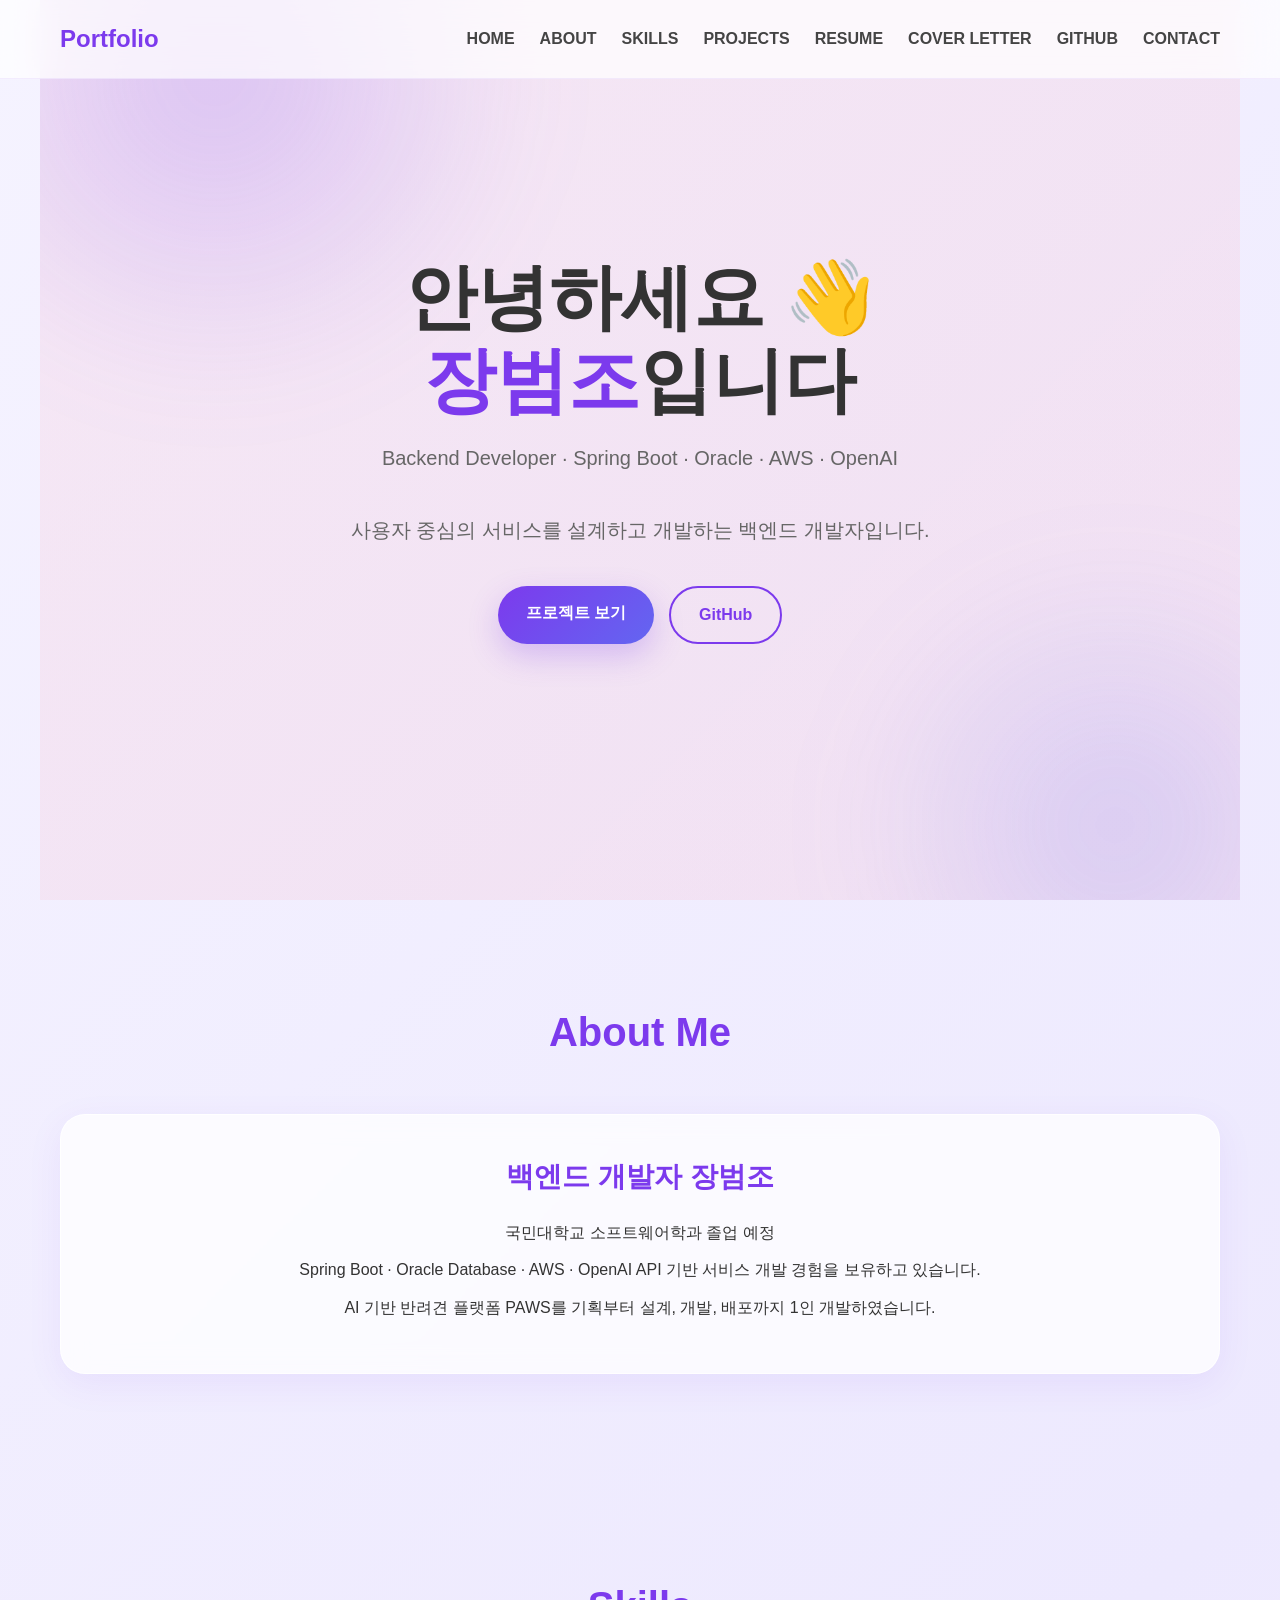
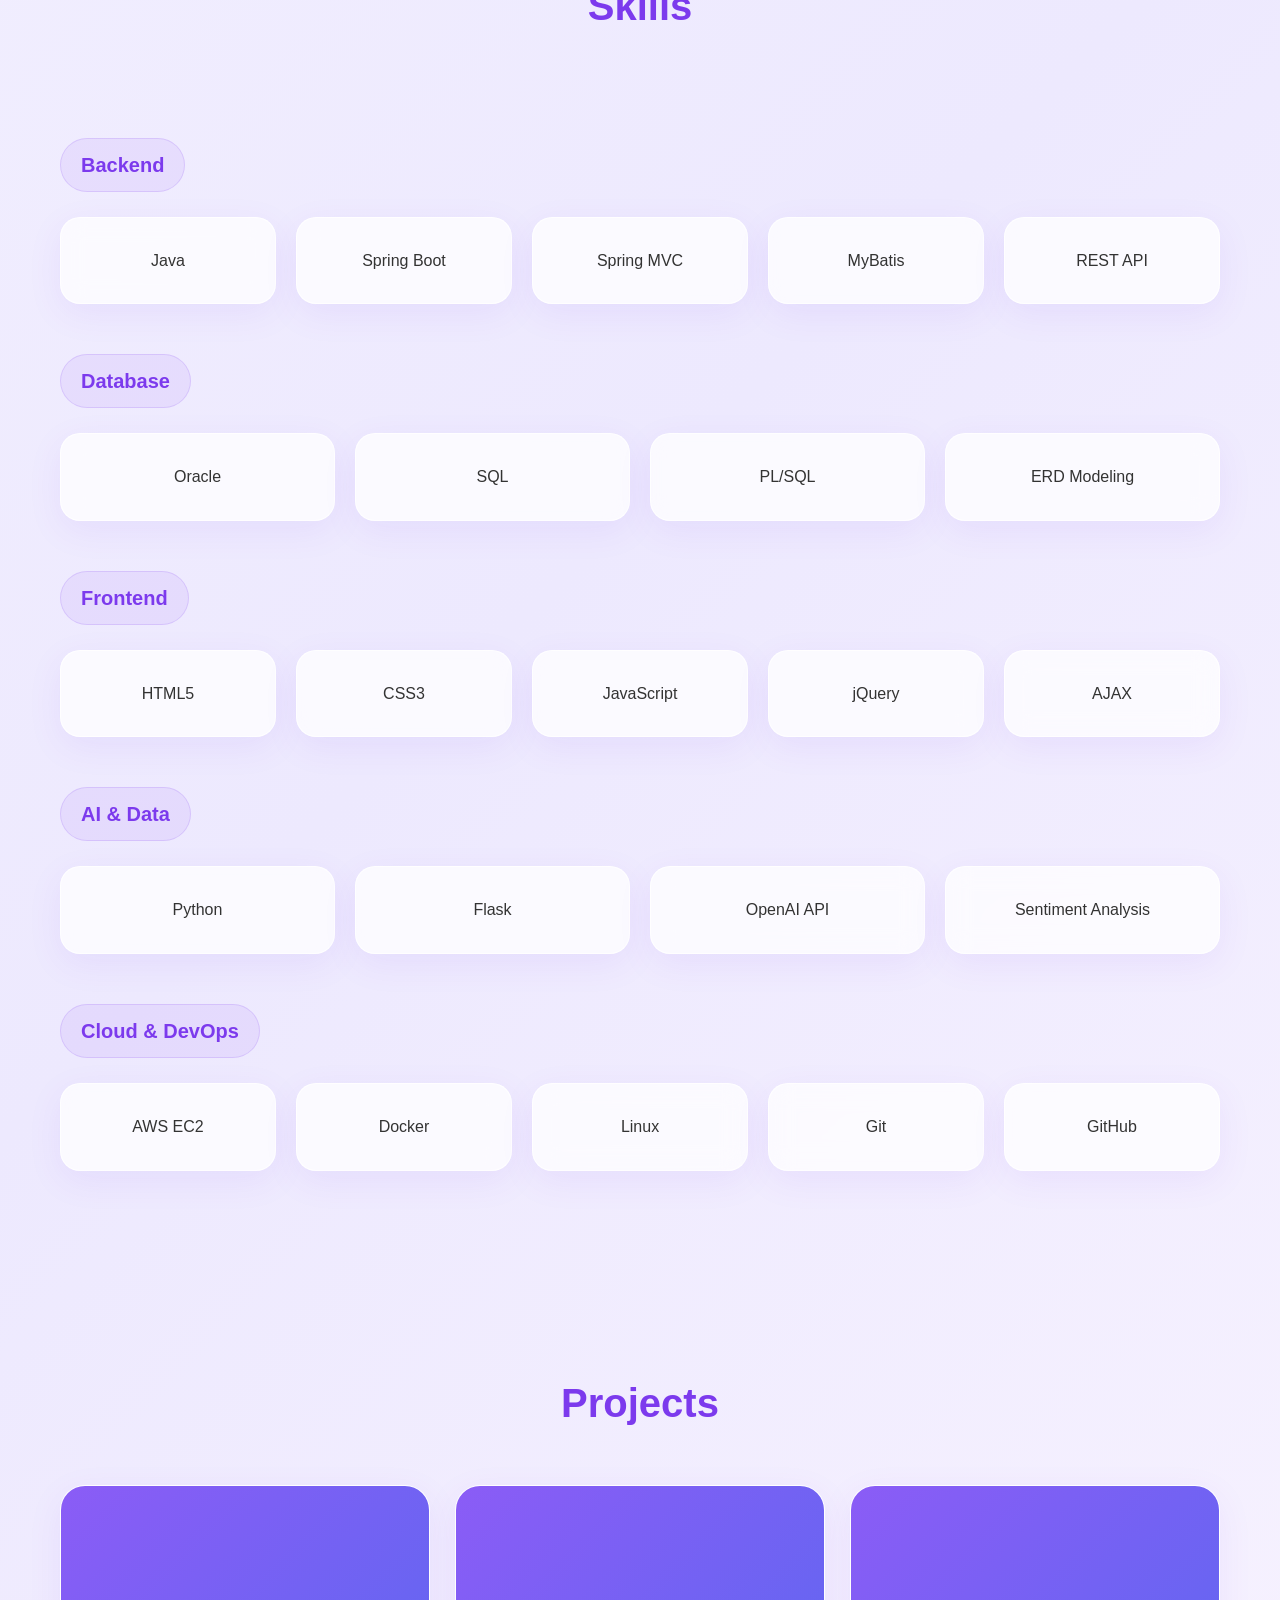
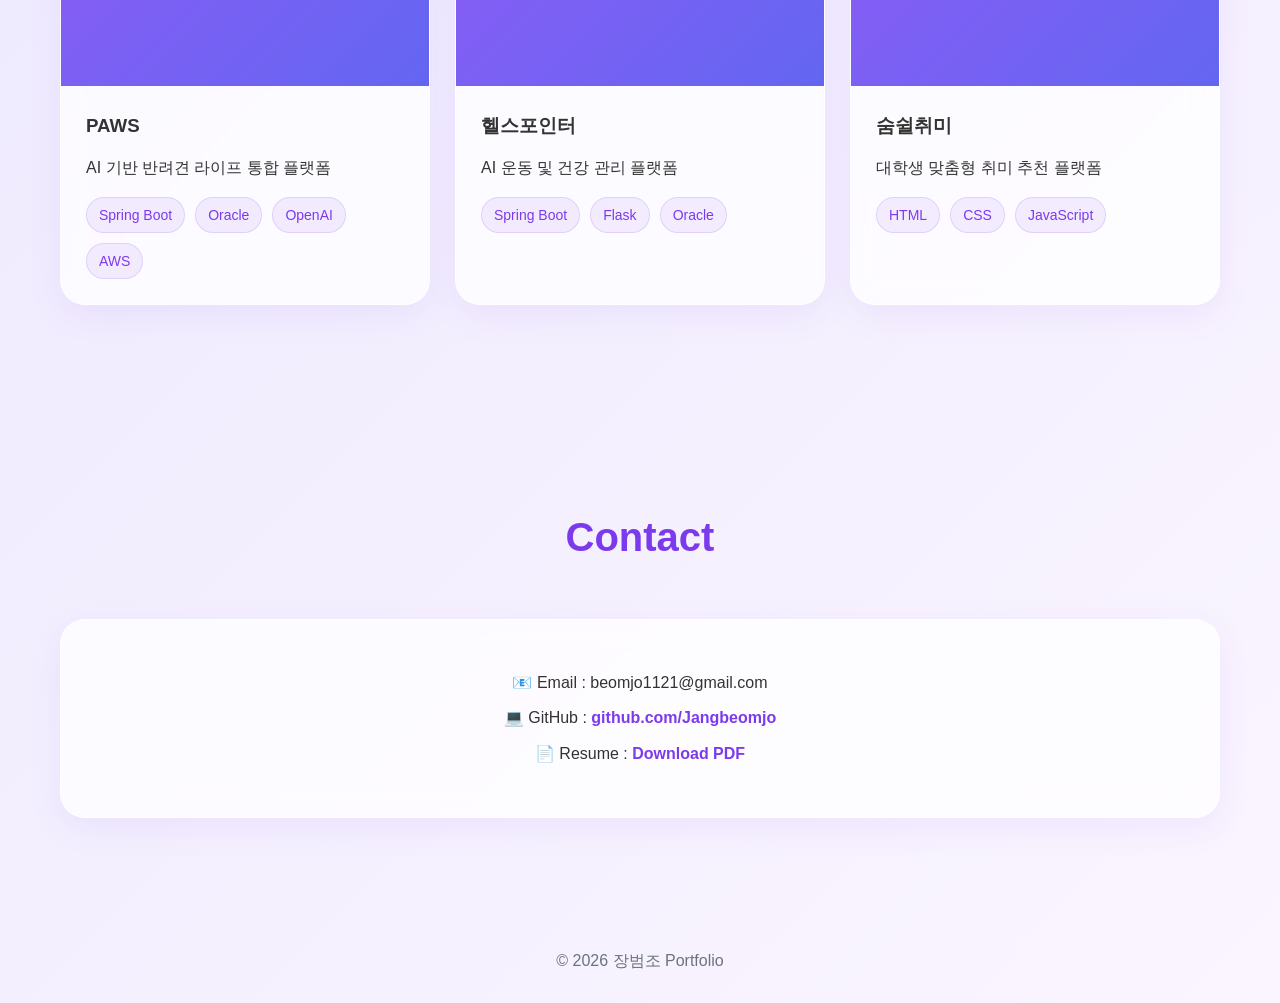
==== index.html @ f80f5019 "Add files via upload" ====
<!DOCTYPE html>
<html lang="ko">
<head>
  <meta charset="UTF-8">
  <meta name="viewport" content="width=device-width, initial-scale=1.0">
  <title>Portfolio</title>

  <link rel="stylesheet" href="./css/style.css">
</head>
<body>

  <!-- 네비게이션 -->
  <nav>
    <div class="nav-container">
      <div class="logo">Portfolio</div>
        <div class="menu">
          <a href="#home">HOME</a>
          <a href="#about">ABOUT</a>
          <a href="#skills">SKILLS</a>
          <a href="#projects">PROJECTS</a>

          <a href="./docs/portfolio.pdf" target="_blank">
            RESUME
          </a>

          <a href="coverletter.pdf" target="_blank">
            COVER LETTER
          </a>

          <a href="https://github.com/Jangbeomjo" target="_blank">
            GITHUB
          </a>

          <a href="#contact">CONTACT</a>
        </div>
    </div>
  </nav>

  <!-- 메인 화면 -->
  <section id="home" class="hero">

    <div class="hero-content">

      <h1>
        안녕하세요 👋<br>
        <span>장범조</span>입니다
      </h1>

      <p>
        Backend Developer · Spring Boot · Oracle · AWS · OpenAI
      </p>

      <p class="hero-desc">
        사용자 중심의 서비스를 설계하고 개발하는
        백엔드 개발자입니다.
      </p>

      <div class="btn-group">

        <a href="#projects" class="btn btn-primary">
          프로젝트 보기
        </a>

        <a
          href="https://github.com/Jangbeomjo"
          target="_blank"
          class="btn btn-outline">
          GitHub
        </a>

      </div>

    </div>

  </section>

  <!-- 소개 -->
  <section id="about">

    <h2 class="section-title">
      About Me
    </h2>

    <div class="about-card">

      <h3>백엔드 개발자 장범조</h3>

      <p>
        국민대학교 소프트웨어학과 졸업 예정
      </p>

      <p>
        Spring Boot · Oracle Database · AWS · OpenAI API
        기반 서비스 개발 경험을 보유하고 있습니다.
      </p>

      <p>
        AI 기반 반려견 플랫폼 PAWS를
        기획부터 설계, 개발, 배포까지 1인 개발하였습니다.
      </p>

    </div>

  </section>

  <!-- 기술스택 -->
  <section id="skills">

    <h2 class="section-title">Skills</h2>

    <!-- Backend -->
    <h3 class="skill-category">Backend</h3>

    <div class="skills-grid">
      <div class="skill-card">Java</div>
      <div class="skill-card">Spring Boot</div>
      <div class="skill-card">Spring MVC</div>
      <div class="skill-card">MyBatis</div>
      <div class="skill-card">REST API</div>
    </div>

    <!-- Database -->
    <h3 class="skill-category">Database</h3>

    <div class="skills-grid">
      <div class="skill-card">Oracle</div>
      <div class="skill-card">SQL</div>
      <div class="skill-card">PL/SQL</div>
      <div class="skill-card">ERD Modeling</div>
    </div>

    <!-- Frontend -->
    <h3 class="skill-category">Frontend</h3>

    <div class="skills-grid">
      <div class="skill-card">HTML5</div>
      <div class="skill-card">CSS3</div>
      <div class="skill-card">JavaScript</div>
      <div class="skill-card">jQuery</div>
      <div class="skill-card">AJAX</div>
    </div>

    <!-- AI & Data -->
    <h3 class="skill-category">AI & Data</h3>

    <div class="skills-grid">
      <div class="skill-card">Python</div>
      <div class="skill-card">Flask</div>
      <div class="skill-card">OpenAI API</div>
      <div class="skill-card">Sentiment Analysis</div>
    </div>

    <!-- Cloud & DevOps -->
    <h3 class="skill-category">Cloud & DevOps</h3>

    <div class="skills-grid">
      <div class="skill-card">AWS EC2</div>
      <div class="skill-card">Docker</div>
      <div class="skill-card">Linux</div>
      <div class="skill-card">Git</div>
      <div class="skill-card">GitHub</div>
    </div>

  </section>

  <!-- 프로젝트 -->
  <section id="projects">

    <h2 class="section-title">Projects</h2>

    <div class="project-grid">

      <!-- PAWS -->
      <div class="project-card"
          onclick="location.href='pages/paws.html'">

        <div class="project-image"></div>

        <div class="project-content">

          <h3>PAWS</h3>

          <p>
            AI 기반 반려견 라이프 통합 플랫폼
          </p>

          <div class="tech">
            <span>Spring Boot</span>
            <span>Oracle</span>
            <span>OpenAI</span>
            <span>AWS</span>
          </div>

        </div>

      </div>

      <!-- 헬스포인터 -->
      <div class="project-card"
          onclick="location.href='pages/healthpointer.html'">

        <div class="project-image"></div>

        <div class="project-content">

          <h3>헬스포인터</h3>

          <p>
            AI 운동 및 건강 관리 플랫폼
          </p>

          <div class="tech">
            <span>Spring Boot</span>
            <span>Flask</span>
            <span>Oracle</span>
          </div>

        </div>

      </div>

      <!-- 숨쉴취미 -->
      <div class="project-card"
          onclick="location.href='pages/hobby.html'">

        <div class="project-image"></div>

        <div class="project-content">

          <h3>숨쉴취미</h3>

          <p>
            대학생 맞춤형 취미 추천 플랫폼
          </p>

          <div class="tech">
            <span>HTML</span>
            <span>CSS</span>
            <span>JavaScript</span>
          </div>

        </div>

      </div>

    </div>

  </section>

  <!-- 연락처 -->
  <section id="contact">

    <h2 class="section-title">Contact</h2>

    <div class="contact-card">

      <p>📧 Email : beomjo1121@gmail.com</p>

      <p>
        💻 GitHub :
        <a href="https://github.com/Jangbeomjo" target="_blank">
          github.com/Jangbeomjo
        </a>
      </p>

      <p>
        📄 Resume :
        <a href="./docs/portfolio.pdf" target="_blank">
          Download PDF
        </a>
      </p>

    </div>

  </section>

  <!-- 푸터 -->
  <footer>
    © 2026 장범조 Portfolio
  </footer>

</body>
</html>
---- css/style.css ----
/* 전체 초기화 */
    * {
      margin: 0;
      padding: 0;
      box-sizing: border-box;
      scroll-behavior: smooth;
    }

    /* 기본 설정 */
    body {
      font-family: 'Pretendard', sans-serif;
      background: #f8f9fc;
      color: #333;
      line-height: 1.6;
    }
    .project-card {
      cursor: pointer;
    }
    /* 네비게이션 */
    nav {
      position: fixed;
      top: 0;
      width: 100%;
      background: white;
      box-shadow: 0 2px 10px rgba(0,0,0,.08);
      z-index: 1000;
    }

    .nav-container {
      max-width: 1200px;
      margin: auto;
      display: flex;
      justify-content: space-between;
      align-items: center;
      padding: 20px;
    }

    .logo {
      font-size: 24px;
      font-weight: bold;
      color: #ff6b81;
    }

    .menu {
      display: flex;
      gap: 25px;
    }

    .menu a {
      text-decoration: none;
      color: #444;
      font-weight: 600;
      transition: .3s;
    }

    .menu a:hover {
      color: #ff6b81;
    }

    /* 공통 섹션 */
    section {
      max-width: 1200px;
      margin: auto;
      padding: 100px 20px;
    }

    /* 메인 영역 */
    .hero {
      min-height: 100vh;
      display: flex;
      justify-content: center;
      align-items: center;
      text-align: center;
    }

    .hero-content h1 {
      font-size: 60px;
      margin-bottom: 20px;
    }

    .hero-content span {
      color: #ff6b81;
    }

    .hero-content p {
      font-size: 20px;
      color: #666;
      margin-bottom: 40px;
    }

    .btn-group {
      display: flex;
      justify-content: center;
      gap: 15px;
      flex-wrap: wrap;
    }

    .btn {
      padding: 14px 28px;
      border-radius: 50px;
      text-decoration: none;
      font-weight: bold;
      transition: .3s;
    }

    .btn-primary {
      background: linear-gradient(135deg,#ff6b81,#ff8fa3);
      color: white;
    }

    .btn-primary:hover {
      transform: translateY(-3px);
    }

    .btn-outline {
      border: 2px solid #ff6b81;
      color: #ff6b81;
    }

    .btn-outline:hover {
      background: #ff6b81;
      color: white;
    }

    /* 제목 */
    .section-title {
      text-align: center;
      font-size: 40px;
      margin-bottom: 50px;
      color: #ff6b81;
    }

    /* 소개 카드 */
    .about-card {
      background: white;
      border-radius: 25px;
      padding: 40px;
      box-shadow: 0 8px 25px rgba(0,0,0,.08);
      text-align: center;
    }
    .about-card h3 {
      color: #ff6b81;
      margin-bottom: 20px;
      font-size: 28px;
    }

    .about-card p {
      margin-bottom: 12px;
    }
    .contact-card a {
    color: #ff6b81;
    text-decoration: none;
    font-weight: 600;
    }
    /* 기술 스택 */
    .skills-grid {
      display: grid;
      grid-template-columns: repeat(auto-fit,minmax(180px,1fr));
      gap: 20px;
    }

    .skill-card {
      background: white;
      border-radius: 20px;
      padding: 30px;
      text-align: center;
      box-shadow: 0 8px 25px rgba(0,0,0,.08);
      transition: .3s;
    }

    .skill-card:hover {
      transform: translateY(-5px);
    }
    .github-link {
      background: linear-gradient(135deg,#ff6b81,#ff8fa3);
      color: white !important;
      padding: 8px 18px;
      border-radius: 999px;
    }
    /* 프로젝트 */
    .project-grid {
      display: grid;
      grid-template-columns: repeat(auto-fit,minmax(320px,1fr));
      gap: 25px;
    }

    .project-card {
      background: white;
      border-radius: 25px;
      overflow: hidden;
      box-shadow: 0 8px 25px rgba(0,0,0,.08);
      transition: .3s;
    }

    .project-card:hover {
      transform: translateY(-5px);
    }

    .project-image {
      height: 200px;
      background: linear-gradient(135deg,#ff6b81,#ffb3c1);
    }

    .project-content {
      padding: 25px;
    }

    .project-content h3 {
      margin-bottom: 15px;
    }

    .tech {
      margin-top: 15px;
      display: flex;
      flex-wrap: wrap;
      gap: 10px;
    }

    .tech span {
      background: #ffe5eb;
      color: #ff6b81;
      padding: 6px 12px;
      border-radius: 20px;
      font-size: 14px;
    }
    .project-image img {
    width: 100%;
    height: 100%;
    object-fit: cover;
    }
    /* 프로젝트 상세 페이지 */
    .project-detail {
      max-width: 1100px;
      margin: 120px auto 50px;
      padding: 20px;
    }

    .project-detail h1 {
      text-align: center;
      font-size: 48px;
      color: #ff6b81;
      margin-bottom: 15px;
    }

    .project-subtitle {
      text-align: center;
      color: #666;
      font-size: 20px;
      margin-bottom: 40px;
    }

    .detail-card {
      background: white;
      border-radius: 25px;
      padding: 30px;
      margin-bottom: 25px;
      box-shadow: 0 8px 25px rgba(0,0,0,.08);
    }

    .detail-card h2 {
      color: #ff6b81;
      margin-bottom: 15px;
    }

    .detail-card ul {
      padding-left: 20px;
    }

    .detail-card li {
      margin-bottom: 10px;
    }
    .hero {
    min-height: 100vh;
    display: flex;
    justify-content: center;
    align-items: center;
    text-align: center;

    background:
    linear-gradient(
      135deg,
      rgba(255,107,129,.08),
      rgba(255,143,163,.12)
    );
    }html {
      scroll-padding-top: 100px;
    }
    /* 연락처 */
    .contact-card {
      background: white;
      border-radius: 25px;
      padding: 40px;
      text-align: center;
      box-shadow: 0 8px 25px rgba(0,0,0,.08);
    }

    .contact-card p {
      margin: 10px 0;
    }

    /* 푸터 */
    footer {
      text-align: center;
      padding: 30px;
      color: #888;
    }
/* ===================================== */
/* Purple Glassmorphism Upgrade */
/* ===================================== */

:root{
  --primary:#7c3aed;
  --primary-light:#8b5cf6;
  --secondary:#6366f1;
  --text:#1e1b4b;
}

/* 배경 */
body{
  background:
  linear-gradient(
    135deg,
    #f5f3ff 0%,
    #ede9fe 50%,
    #faf5ff 100%
  );
}

/* 네비게이션 */
nav{
  background:rgba(255,255,255,.72);
  backdrop-filter:blur(16px);
  -webkit-backdrop-filter:blur(16px);

  border-bottom:1px solid rgba(124,58,237,.08);

  box-shadow:none;
}

.logo{
  color:var(--primary);
}

.menu a:hover{
  color:var(--primary);
}

/* Hero */
.hero{
  position:relative;
  overflow:hidden;
}

.hero::before{
  content:'';

  position:absolute;

  width:650px;
  height:650px;

  top:-250px;
  left:-150px;

  border-radius:50%;

  background:
  radial-gradient(
    circle,
    rgba(124,58,237,.22),
    transparent 70%
  );

  filter:blur(50px);

  animation:float 8s ease-in-out infinite;
}

.hero::after{
  content:'';

  position:absolute;

  width:550px;
  height:550px;

  bottom:-200px;
  right:-150px;

  border-radius:50%;

  background:
  radial-gradient(
    circle,
    rgba(99,102,241,.18),
    transparent 70%
  );

  filter:blur(50px);

  animation:float 12s ease-in-out infinite;
}

.hero-content{
  position:relative;
  z-index:2;
}

.hero-content h1{
  font-size:72px;
  font-weight:800;
  line-height:1.15;
}

.hero-content span{
  color:var(--primary);
}

/* 버튼 */
.btn-primary{
  background:
  linear-gradient(
    135deg,
    var(--primary),
    var(--secondary)
  );

  box-shadow:
  0 12px 30px rgba(124,58,237,.25);
}

.btn-primary:hover{
  transform:
  translateY(-5px);
}

.btn-outline{
  border:2px solid var(--primary);
  color:var(--primary);
}

.btn-outline:hover{
  background:var(--primary);
  color:white;
}

/* 공통 카드 */
.about-card,
.skill-card,
.project-card,
.contact-card,
.detail-card{

  background:
  rgba(255,255,255,.75);

  backdrop-filter:blur(12px);
  -webkit-backdrop-filter:blur(12px);

  border:
  1px solid rgba(255,255,255,.8);

  box-shadow:
  0 10px 35px rgba(124,58,237,.08);
}

/* 섹션 제목 */
.section-title{
  color:var(--primary);
}

.about-card h3{
  color:var(--primary);
}

/* Skills */
.skill-card{
  transition:.35s;
}

.skill-card:hover{
  transform:
  translateY(-8px)
  scale(1.03);

  box-shadow:
  0 20px 40px rgba(124,58,237,.15);
}

/* 프로젝트 카드 */
.project-card{
  transition:.4s;
}

.project-card:hover{

  transform:
  translateY(-10px)
  scale(1.02);

  box-shadow:
  0 25px 45px rgba(124,58,237,.15);
}

.project-image{
  overflow:hidden;

  background:
  linear-gradient(
    135deg,
    #8b5cf6,
    #6366f1
  );
}

.project-image img{
  transition:.5s;
}

.project-card:hover .project-image img{
  transform:scale(1.08);
}

/* 기술 태그 */
.tech span{

  background:
  rgba(124,58,237,.08);

  color:
  var(--primary);

  border:
  1px solid rgba(124,58,237,.15);
}

/* 상세 페이지 */
.project-detail h1{
  color:var(--primary);
}

.detail-card h2{
  color:var(--primary);
}

/* Contact */
.contact-card a{
  color:var(--primary);
}

/* Footer */
footer{
  color:#6b7280;
}

/* 등장 애니메이션 */
section{
  animation:fadeUp .8s ease;
}

@keyframes fadeUp{

  from{
    opacity:0;
    transform:translateY(30px);
  }

  to{
    opacity:1;
    transform:translateY(0);
  }

}

/* 배경 플로팅 */
@keyframes float{

  0%{
    transform:translateY(0);
  }

  50%{
    transform:translateY(-30px);
  }

  100%{
    transform:translateY(0);
  }

}
.skill-category{

  display:inline-block;

  padding:10px 20px;

  margin-top:50px;
  margin-bottom:25px;

  border-radius:999px;

  background:
  rgba(124,58,237,.08);

  color:var(--primary);

  border:
  1px solid rgba(124,58,237,.15);

  font-size:20px;
  font-weight:700;
}
/* 모바일 */
@media(max-width:768px){

  .hero-content h1{
    font-size:44px;
  }

  .hero-content p{
    font-size:18px;
  }
  .hero-content h1{
    font-size:40px;
  }

  .menu{
    display:none;
  }

  .section-title{
    font-size:32px;
  }
}
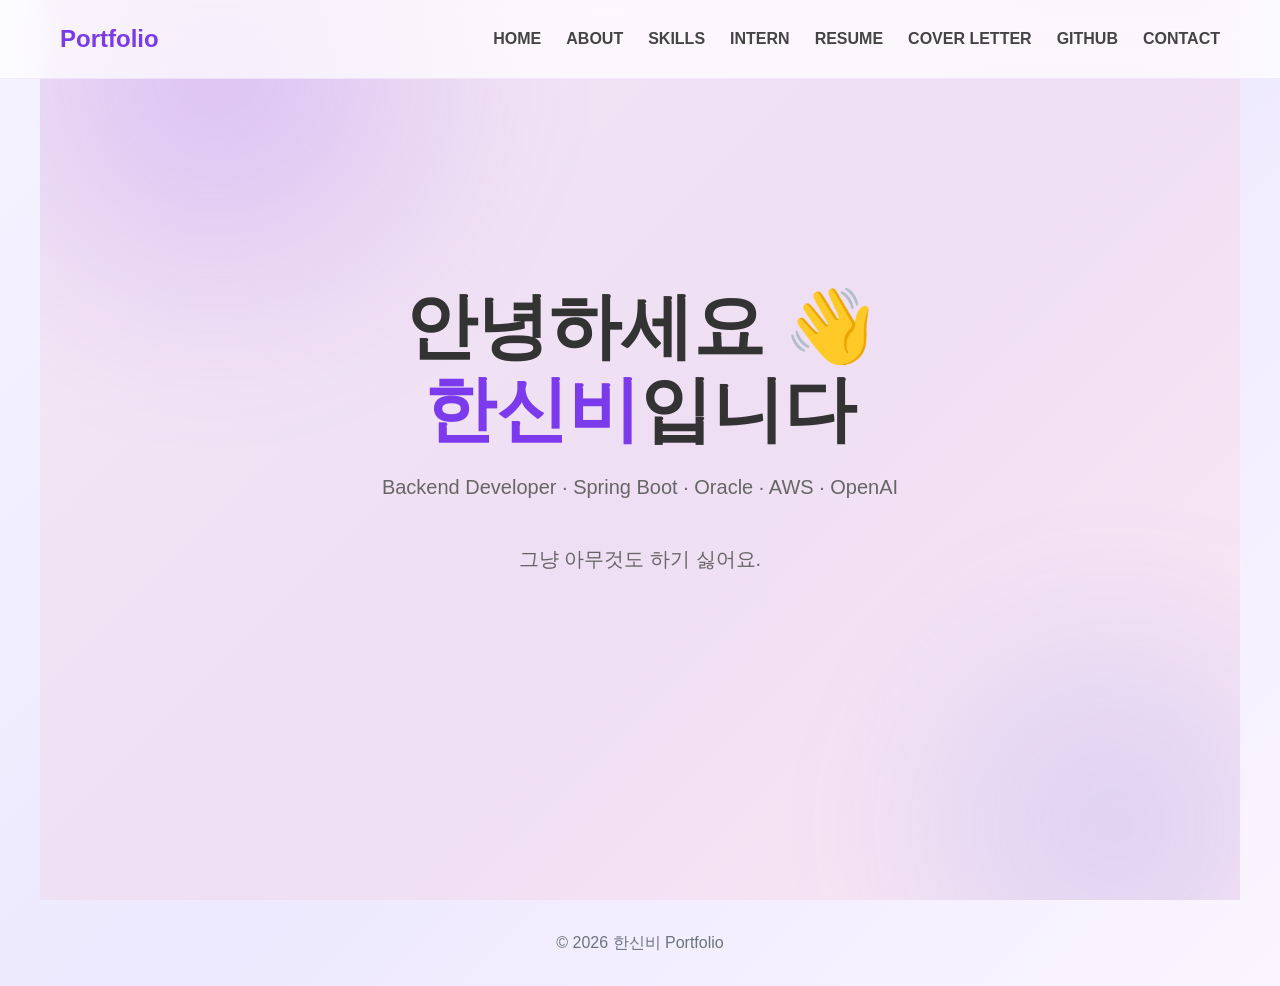
==== commit 8874db34: "Update index.html" ====
--- a/index.html
+++ b/index.html
@@ -17,7 +17,7 @@
           <a href="#home">HOME</a>
           <a href="#about">ABOUT</a>
           <a href="#skills">SKILLS</a>
-          <a href="#projects">PROJECTS</a>
+          <a href="#projects">INTERN</a>
 
           <a href="./docs/portfolio.pdf" target="_blank">
             RESUME
@@ -43,7 +43,7 @@
 
       <h1>
         안녕하세요 👋<br>
-        <span>장범조</span>입니다
+        <span>한신비</span>입니다
       </h1>
 
       <p>
@@ -51,232 +51,18 @@
       </p>
 
       <p class="hero-desc">
-        사용자 중심의 서비스를 설계하고 개발하는
-        백엔드 개발자입니다.
+        그냥 아무것도 하기 싫어요.
       </p>
 
-      <div class="btn-group">
-
-        <a href="#projects" class="btn btn-primary">
-          프로젝트 보기
-        </a>
-
-        <a
-          href="https://github.com/Jangbeomjo"
-          target="_blank"
-          class="btn btn-outline">
-          GitHub
-        </a>
-
-      </div>
 
     </div>
 
   </section>
 
-  <!-- 소개 -->
-  <section id="about">
-
-    <h2 class="section-title">
-      About Me
-    </h2>
-
-    <div class="about-card">
-
-      <h3>백엔드 개발자 장범조</h3>
-
-      <p>
-        국민대학교 소프트웨어학과 졸업 예정
-      </p>
-
-      <p>
-        Spring Boot · Oracle Database · AWS · OpenAI API
-        기반 서비스 개발 경험을 보유하고 있습니다.
-      </p>
-
-      <p>
-        AI 기반 반려견 플랫폼 PAWS를
-        기획부터 설계, 개발, 배포까지 1인 개발하였습니다.
-      </p>
-
-    </div>
-
-  </section>
-
-  <!-- 기술스택 -->
-  <section id="skills">
-
-    <h2 class="section-title">Skills</h2>
-
-    <!-- Backend -->
-    <h3 class="skill-category">Backend</h3>
-
-    <div class="skills-grid">
-      <div class="skill-card">Java</div>
-      <div class="skill-card">Spring Boot</div>
-      <div class="skill-card">Spring MVC</div>
-      <div class="skill-card">MyBatis</div>
-      <div class="skill-card">REST API</div>
-    </div>
-
-    <!-- Database -->
-    <h3 class="skill-category">Database</h3>
-
-    <div class="skills-grid">
-      <div class="skill-card">Oracle</div>
-      <div class="skill-card">SQL</div>
-      <div class="skill-card">PL/SQL</div>
-      <div class="skill-card">ERD Modeling</div>
-    </div>
-
-    <!-- Frontend -->
-    <h3 class="skill-category">Frontend</h3>
-
-    <div class="skills-grid">
-      <div class="skill-card">HTML5</div>
-      <div class="skill-card">CSS3</div>
-      <div class="skill-card">JavaScript</div>
-      <div class="skill-card">jQuery</div>
-      <div class="skill-card">AJAX</div>
-    </div>
-
-    <!-- AI & Data -->
-    <h3 class="skill-category">AI & Data</h3>
-
-    <div class="skills-grid">
-      <div class="skill-card">Python</div>
-      <div class="skill-card">Flask</div>
-      <div class="skill-card">OpenAI API</div>
-      <div class="skill-card">Sentiment Analysis</div>
-    </div>
-
-    <!-- Cloud & DevOps -->
-    <h3 class="skill-category">Cloud & DevOps</h3>
-
-    <div class="skills-grid">
-      <div class="skill-card">AWS EC2</div>
-      <div class="skill-card">Docker</div>
-      <div class="skill-card">Linux</div>
-      <div class="skill-card">Git</div>
-      <div class="skill-card">GitHub</div>
-    </div>
-
-  </section>
-
-  <!-- 프로젝트 -->
-  <section id="projects">
-
-    <h2 class="section-title">Projects</h2>
-
-    <div class="project-grid">
-
-      <!-- PAWS -->
-      <div class="project-card"
-          onclick="location.href='pages/paws.html'">
-
-        <div class="project-image"></div>
-
-        <div class="project-content">
-
-          <h3>PAWS</h3>
-
-          <p>
-            AI 기반 반려견 라이프 통합 플랫폼
-          </p>
-
-          <div class="tech">
-            <span>Spring Boot</span>
-            <span>Oracle</span>
-            <span>OpenAI</span>
-            <span>AWS</span>
-          </div>
-
-        </div>
-
-      </div>
-
-      <!-- 헬스포인터 -->
-      <div class="project-card"
-          onclick="location.href='pages/healthpointer.html'">
-
-        <div class="project-image"></div>
-
-        <div class="project-content">
-
-          <h3>헬스포인터</h3>
-
-          <p>
-            AI 운동 및 건강 관리 플랫폼
-          </p>
-
-          <div class="tech">
-            <span>Spring Boot</span>
-            <span>Flask</span>
-            <span>Oracle</span>
-          </div>
-
-        </div>
-
-      </div>
-
-      <!-- 숨쉴취미 -->
-      <div class="project-card"
-          onclick="location.href='pages/hobby.html'">
-
-        <div class="project-image"></div>
-
-        <div class="project-content">
-
-          <h3>숨쉴취미</h3>
-
-          <p>
-            대학생 맞춤형 취미 추천 플랫폼
-          </p>
-
-          <div class="tech">
-            <span>HTML</span>
-            <span>CSS</span>
-            <span>JavaScript</span>
-          </div>
-
-        </div>
-
-      </div>
-
-    </div>
-
-  </section>
-
-  <!-- 연락처 -->
-  <section id="contact">
-
-    <h2 class="section-title">Contact</h2>
-
-    <div class="contact-card">
-
-      <p>📧 Email : beomjo1121@gmail.com</p>
-
-      <p>
-        💻 GitHub :
-        <a href="https://github.com/Jangbeomjo" target="_blank">
-          github.com/Jangbeomjo
-        </a>
-      </p>
-
-      <p>
-        📄 Resume :
-        <a href="./docs/portfolio.pdf" target="_blank">
-          Download PDF
-        </a>
-      </p>
-
-    </div>
-
-  </section>
 
   <!-- 푸터 -->
   <footer>
-    © 2026 장범조 Portfolio
+    © 2026 한신비 Portfolio
   </footer>
 
 </body>
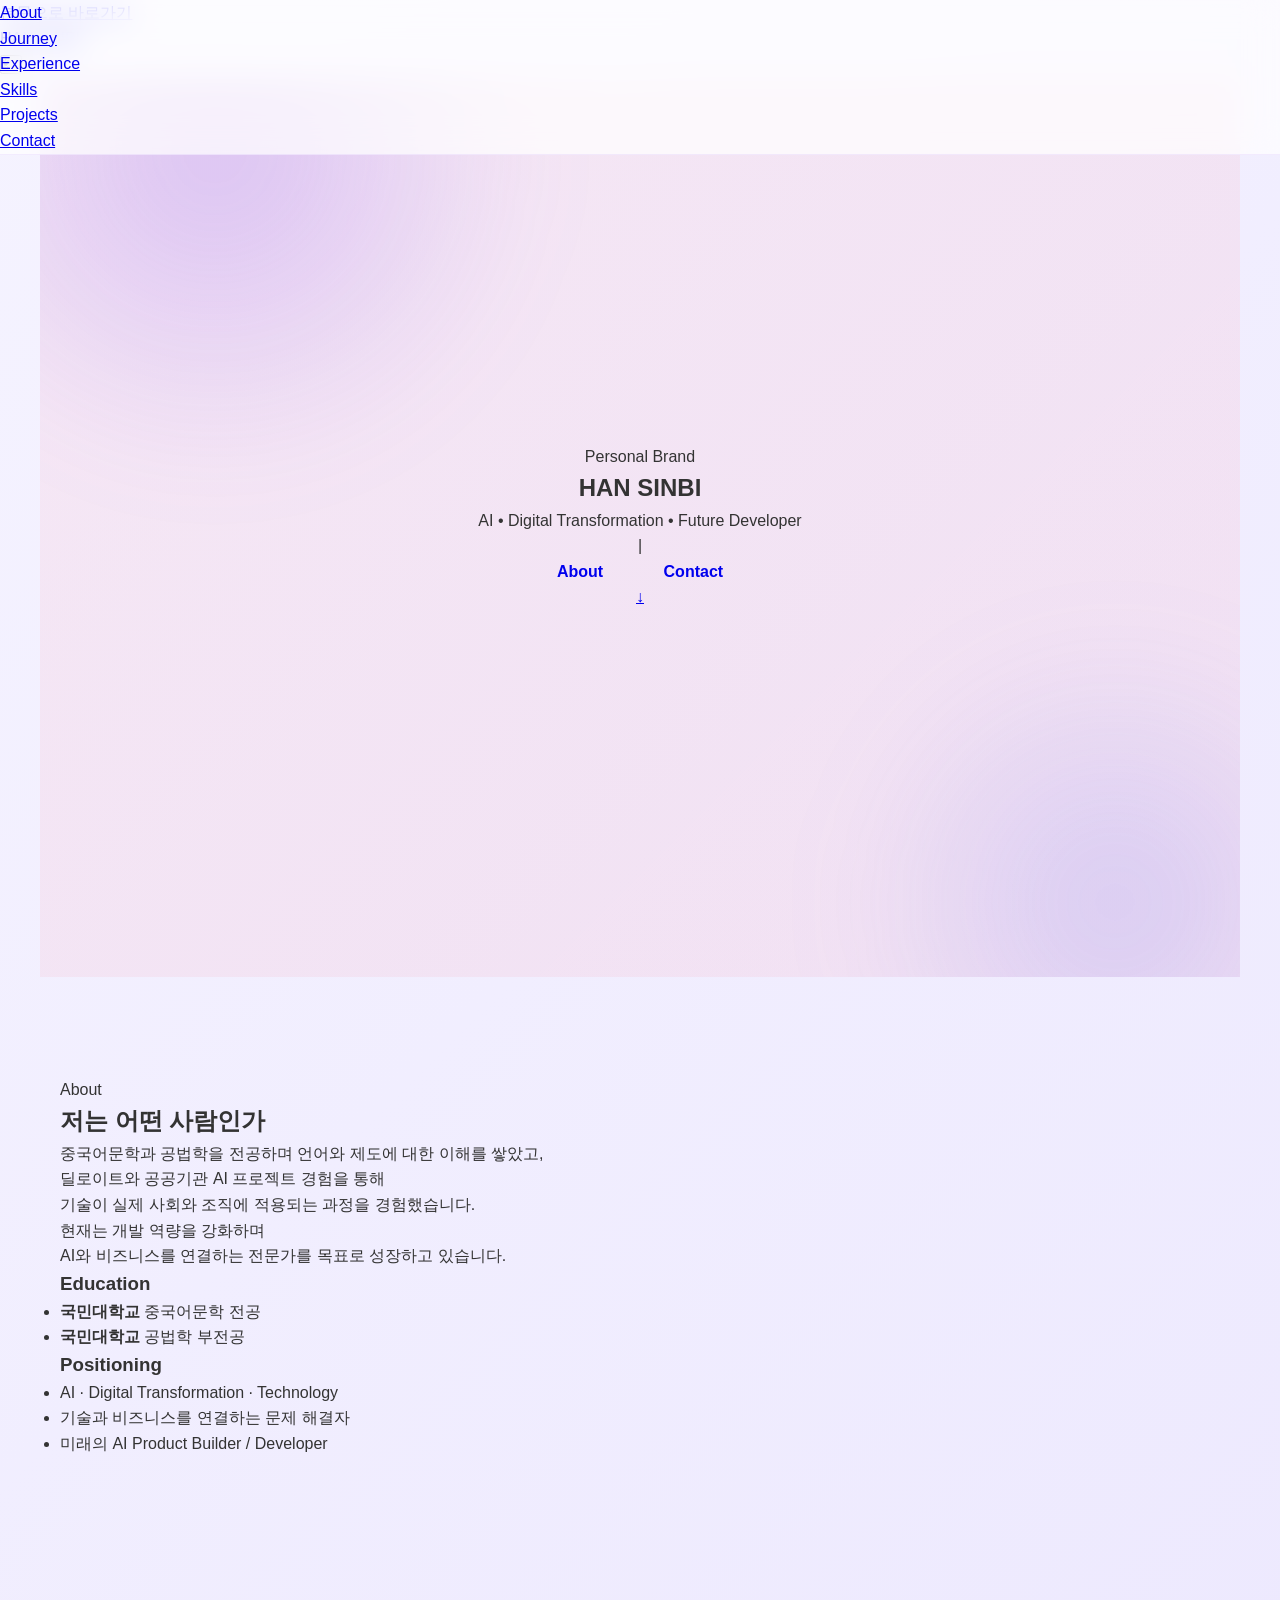
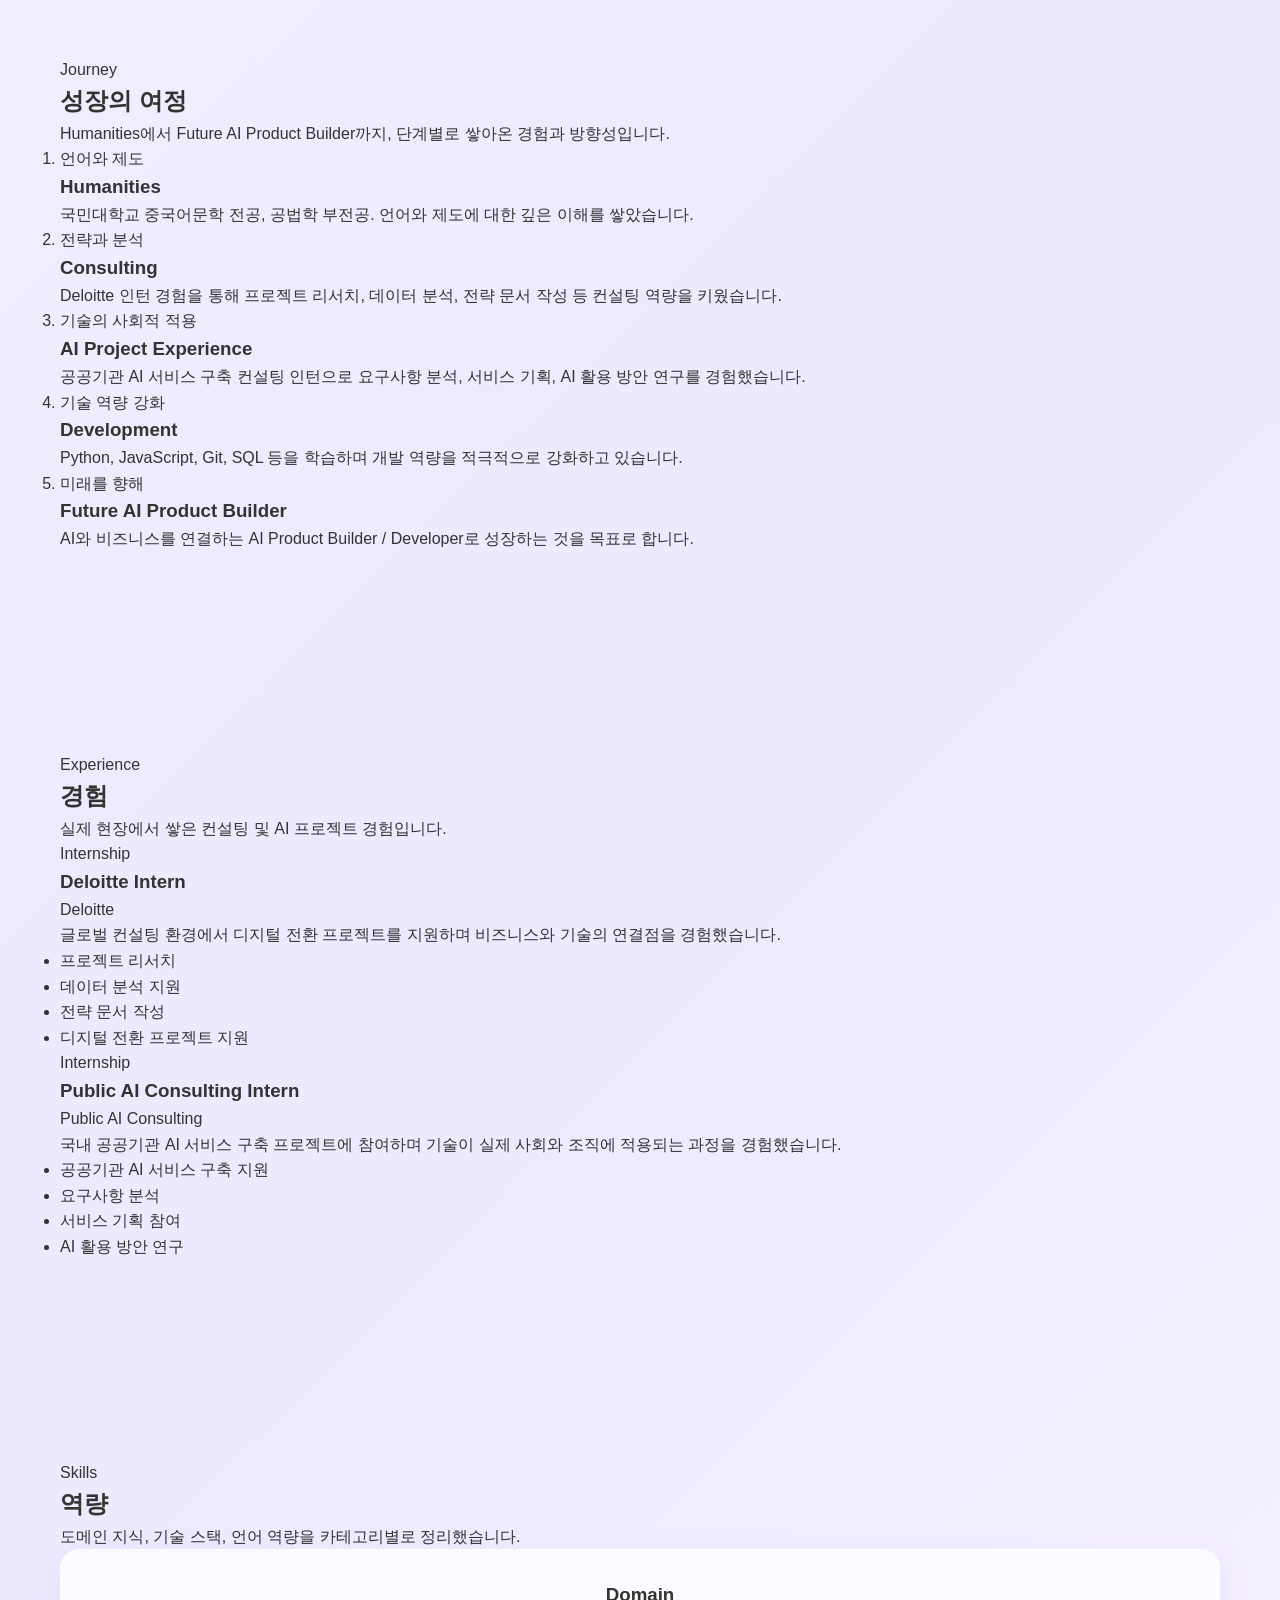
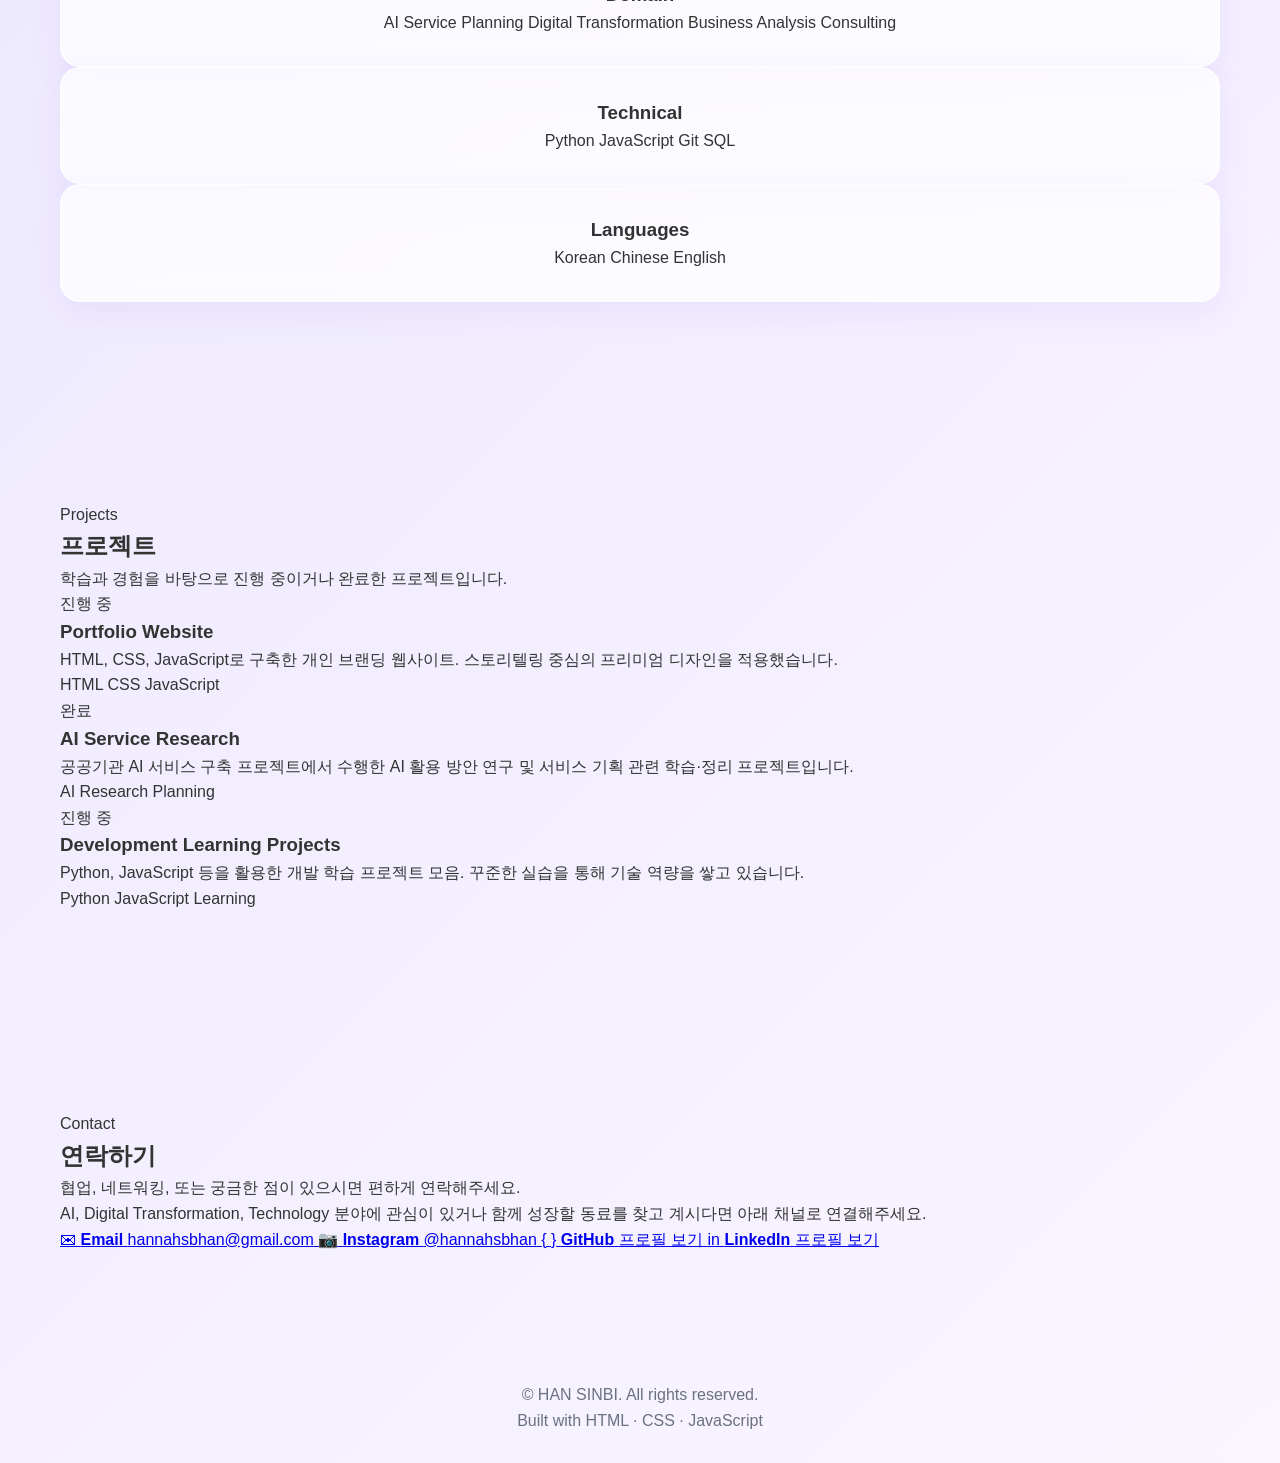
==== commit 97e7bc7c: "인덱스 파일 전체 변경 수정필요함 Added SEO metadata and improved header structure." ====
--- a/index.html
+++ b/index.html
@@ -1,69 +1,494 @@
 <!DOCTYPE html>
 <html lang="ko">
-<head>
-  <meta charset="UTF-8">
-  <meta name="viewport" content="width=device-width, initial-scale=1.0">
-  <title>Portfolio</title>
-
-  <link rel="stylesheet" href="./css/style.css">
-</head>
-<body>
-
-  <!-- 네비게이션 -->
-  <nav>
-    <div class="nav-container">
-      <div class="logo">Portfolio</div>
-        <div class="menu">
-          <a href="#home">HOME</a>
-          <a href="#about">ABOUT</a>
-          <a href="#skills">SKILLS</a>
-          <a href="#projects">INTERN</a>
-
-          <a href="./docs/portfolio.pdf" target="_blank">
-            RESUME
+  <head>
+    <meta charset="UTF-8" />
+    <meta name="viewport" content="width=device-width, initial-scale=1.0" />
+    <meta http-equiv="X-UA-Compatible" content="IE=edge" />
+
+    <!-- SEO: 페이지 제목 -->
+    <title>HAN SINBI | AI · Digital Transformation · Future Developer</title>
+
+    <!-- SEO: 페이지 설명 -->
+    <meta
+      name="description"
+      content="기술과 비즈니스를 연결하며 실제 문제를 해결하는 사람. AI, Digital Transformation, Technology 분야에서 성장 중인 한신비의 개인 브랜딩 사이트입니다."
+    />
+    <meta
+      name="keywords"
+      content="한신비, HAN SINBI, AI, Digital Transformation, Consulting, Technology, Future Developer"
+    />
+    <meta name="author" content="한신비" />
+
+    <!-- Open Graph: SNS 공유 미리보기 -->
+    <meta property="og:type" content="website" />
+    <meta property="og:locale" content="ko_KR" />
+    <meta property="og:title" content="HAN SINBI | AI · Digital Transformation · Future Developer" />
+    <meta
+      property="og:description"
+      content="기술과 비즈니스를 연결하며 실제 문제를 해결하는 사람. AI와 비즈니스를 연결하는 전문가를 목표로 성장하고 있습니다."
+    />
+    <meta property="og:site_name" content="HAN SINBI" />
+    <meta property="og:image" content="./assets/images/og-image.svg" />
+
+    <!-- Twitter Card -->
+    <meta name="twitter:card" content="summary_large_image" />
+    <meta name="twitter:title" content="HAN SINBI | AI · Digital Transformation · Future Developer" />
+    <meta
+      name="twitter:description"
+      content="기술과 비즈니스를 연결하며 실제 문제를 해결하는 사람."
+    />
+    <meta name="twitter:image" content="./assets/images/og-image.svg" />
+
+    <!-- 파비콘 -->
+    <link rel="icon" type="image/svg+xml" href="./assets/icons/favicon.svg" />
+    <link rel="apple-touch-icon" href="./assets/icons/favicon.svg" />
+
+    <!-- 스타일시트 -->
+    <link rel="stylesheet" href="./css/style.css" />
+  </head>
+
+  <body>
+    <!-- 스크린 리더용: 본문 바로가기 -->
+    <a class="skip-link" href="#main-content">본문으로 바로가기</a>
+
+    <!-- ===== 헤더 / 내비게이션 ===== -->
+    <header class="header" id="header">
+      <div class="container header__inner">
+        <!-- 로고: 클릭 시 Hero로 이동 -->
+        <a class="header__logo" href="#hero" aria-label="홈으로 이동">HAN SINBI</a>
+
+        <!-- 데스크톱 메뉴 -->
+        <nav class="nav" aria-label="주요 메뉴">
+          <ul class="nav__list">
+            <li><a class="nav__link" href="#about">About</a></li>
+            <li><a class="nav__link" href="#journey">Journey</a></li>
+            <li><a class="nav__link" href="#experience">Experience</a></li>
+            <li><a class="nav__link" href="#skills">Skills</a></li>
+            <li><a class="nav__link" href="#projects">Projects</a></li>
+            <li><a class="nav__link" href="#contact">Contact</a></li>
+          </ul>
+        </nav>
+
+        <!-- 헤더 우측: 테마 토글 + 모바일 메뉴 버튼 -->
+        <div class="header__actions">
+          <button
+            class="theme-toggle"
+            id="theme-toggle"
+            type="button"
+            aria-label="다크 모드로 전환"
+            aria-pressed="false"
+          >
+            <span class="theme-toggle__icon theme-toggle__icon--sun" aria-hidden="true">☀</span>
+            <span class="theme-toggle__icon theme-toggle__icon--moon" aria-hidden="true">☾</span>
+          </button>
+
+          <button
+            class="menu-toggle"
+            id="menu-toggle"
+            type="button"
+            aria-label="메뉴 열기"
+            aria-expanded="false"
+            aria-controls="mobile-menu"
+          >
+            <span class="menu-toggle__bar"></span>
+            <span class="menu-toggle__bar"></span>
+            <span class="menu-toggle__bar"></span>
+          </button>
+        </div>
+      </div>
+
+      <!-- 모바일 드롭다운 메뉴 -->
+      <nav class="mobile-menu" id="mobile-menu" aria-label="모바일 메뉴" hidden>
+        <ul class="mobile-menu__list">
+          <li><a class="mobile-menu__link" href="#about">About</a></li>
+          <li><a class="mobile-menu__link" href="#journey">Journey</a></li>
+          <li><a class="mobile-menu__link" href="#experience">Experience</a></li>
+          <li><a class="mobile-menu__link" href="#skills">Skills</a></li>
+          <li><a class="mobile-menu__link" href="#projects">Projects</a></li>
+          <li><a class="mobile-menu__link" href="#contact">Contact</a></li>
+        </ul>
+      </nav>
+    </header>
+
+    <!-- ===== 메인 콘텐츠 ===== -->
+    <main id="main-content">
+      <!-- 1. Hero 섹션 -->
+      <section class="hero section" id="hero" aria-labelledby="hero-title">
+        <div class="hero__glow" aria-hidden="true"></div>
+        <div class="container hero__inner">
+          <p class="hero__label fade-in">Personal Brand</p>
+          <h1 class="hero__title" id="hero-title">HAN SINBI</h1>
+          <p class="hero__subtitle fade-in fade-in--delay-1">
+            AI • Digital Transformation • Future Developer
+          </p>
+          <p class="hero__typing" id="typing-text" aria-live="polite">
+            <span class="hero__typing-cursor" aria-hidden="true">|</span>
+          </p>
+          <div class="hero__actions fade-in fade-in--delay-3">
+            <a class="btn btn--primary" href="#about">About</a>
+            <a class="btn btn--secondary" href="#contact">Contact</a>
+          </div>
+          <a class="hero__scroll" href="#about" aria-label="About 섹션으로 스크롤">
+            <span class="hero__scroll-arrow" aria-hidden="true">↓</span>
           </a>
-
-          <a href="coverletter.pdf" target="_blank">
-            COVER LETTER
-          </a>
-
-          <a href="https://github.com/Jangbeomjo" target="_blank">
-            GITHUB
-          </a>
-
-          <a href="#contact">CONTACT</a>
-        </div>
-    </div>
-  </nav>
-
-  <!-- 메인 화면 -->
-  <section id="home" class="hero">
-
-    <div class="hero-content">
-
-      <h1>
-        안녕하세요 👋<br>
-        <span>한신비</span>입니다
-      </h1>
-
-      <p>
-        Backend Developer · Spring Boot · Oracle · AWS · OpenAI
-      </p>
-
-      <p class="hero-desc">
-        그냥 아무것도 하기 싫어요.
-      </p>
-
-
-    </div>
-
-  </section>
-
-
-  <!-- 푸터 -->
-  <footer>
-    © 2026 한신비 Portfolio
-  </footer>
-
-</body>
+        </div>
+      </section>
+
+      <!-- 2. About 섹션 -->
+      <section class="section" id="about" aria-labelledby="about-title">
+        <div class="container">
+          <header class="section-header reveal">
+            <p class="section-header__label">About</p>
+            <h2 class="section-header__title" id="about-title">저는 어떤 사람인가</h2>
+          </header>
+
+          <div class="about-grid">
+            <div class="about-text reveal">
+              <p>중국어문학과 공법학을 전공하며 언어와 제도에 대한 이해를 쌓았고,</p>
+              <p>딜로이트와 공공기관 AI 프로젝트 경험을 통해</p>
+              <p>기술이 실제 사회와 조직에 적용되는 과정을 경험했습니다.</p>
+              <p>현재는 개발 역량을 강화하며</p>
+              <p>AI와 비즈니스를 연결하는 전문가를 목표로 성장하고 있습니다.</p>
+            </div>
+
+            <div class="about-cards">
+              <article class="info-card reveal">
+                <h3 class="info-card__title">Education</h3>
+                <ul class="info-card__list">
+                  <li>
+                    <strong>국민대학교</strong>
+                    <span>중국어문학 전공</span>
+                  </li>
+                  <li>
+                    <strong>국민대학교</strong>
+                    <span>공법학 부전공</span>
+                  </li>
+                </ul>
+              </article>
+
+              <article class="info-card reveal reveal--delay-1">
+                <h3 class="info-card__title">Positioning</h3>
+                <ul class="info-card__list info-card__list--bullet">
+                  <li>AI · Digital Transformation · Technology</li>
+                  <li>기술과 비즈니스를 연결하는 문제 해결자</li>
+                  <li>미래의 AI Product Builder / Developer</li>
+                </ul>
+              </article>
+            </div>
+          </div>
+        </div>
+      </section>
+
+      <!-- 3. Journey 섹션 -->
+      <section class="section section--muted" id="journey" aria-labelledby="journey-title">
+        <div class="container container--narrow">
+          <header class="section-header section-header--center reveal">
+            <p class="section-header__label">Journey</p>
+            <h2 class="section-header__title" id="journey-title">성장의 여정</h2>
+            <p class="section-header__desc">
+              Humanities에서 Future AI Product Builder까지, 단계별로 쌓아온 경험과 방향성입니다.
+            </p>
+          </header>
+
+          <ol class="timeline">
+            <li class="timeline__item reveal">
+              <div class="timeline__node" aria-hidden="true"></div>
+              <div class="timeline__content">
+                <p class="timeline__subtitle">언어와 제도</p>
+                <h3 class="timeline__title">Humanities</h3>
+                <p class="timeline__desc">
+                  국민대학교 중국어문학 전공, 공법학 부전공. 언어와 제도에 대한 깊은 이해를
+                  쌓았습니다.
+                </p>
+              </div>
+            </li>
+
+            <li class="timeline__item reveal">
+              <div class="timeline__node" aria-hidden="true"></div>
+              <div class="timeline__content">
+                <p class="timeline__subtitle">전략과 분석</p>
+                <h3 class="timeline__title">Consulting</h3>
+                <p class="timeline__desc">
+                  Deloitte 인턴 경험을 통해 프로젝트 리서치, 데이터 분석, 전략 문서 작성 등
+                  컨설팅 역량을 키웠습니다.
+                </p>
+              </div>
+            </li>
+
+            <li class="timeline__item reveal">
+              <div class="timeline__node" aria-hidden="true"></div>
+              <div class="timeline__content">
+                <p class="timeline__subtitle">기술의 사회적 적용</p>
+                <h3 class="timeline__title">AI Project Experience</h3>
+                <p class="timeline__desc">
+                  공공기관 AI 서비스 구축 컨설팅 인턴으로 요구사항 분석, 서비스 기획, AI 활용
+                  방안 연구를 경험했습니다.
+                </p>
+              </div>
+            </li>
+
+            <li class="timeline__item reveal">
+              <div class="timeline__node" aria-hidden="true"></div>
+              <div class="timeline__content">
+                <p class="timeline__subtitle">기술 역량 강화</p>
+                <h3 class="timeline__title">Development</h3>
+                <p class="timeline__desc">
+                  Python, JavaScript, Git, SQL 등을 학습하며 개발 역량을 적극적으로 강화하고
+                  있습니다.
+                </p>
+              </div>
+            </li>
+
+            <li class="timeline__item reveal">
+              <div class="timeline__node" aria-hidden="true"></div>
+              <div class="timeline__content">
+                <p class="timeline__subtitle">미래를 향해</p>
+                <h3 class="timeline__title">Future AI Product Builder</h3>
+                <p class="timeline__desc">
+                  AI와 비즈니스를 연결하는 AI Product Builder / Developer로 성장하는 것을
+                  목표로 합니다.
+                </p>
+              </div>
+            </li>
+          </ol>
+        </div>
+      </section>
+
+      <!-- 4. Experience 섹션 -->
+      <section class="section" id="experience" aria-labelledby="experience-title">
+        <div class="container">
+          <header class="section-header reveal">
+            <p class="section-header__label">Experience</p>
+            <h2 class="section-header__title" id="experience-title">경험</h2>
+            <p class="section-header__desc">
+              실제 현장에서 쌓은 컨설팅 및 AI 프로젝트 경험입니다.
+            </p>
+          </header>
+
+          <div class="card-grid card-grid--2">
+            <article class="card reveal">
+              <div class="card__badge">Internship</div>
+              <h3 class="card__title">Deloitte Intern</h3>
+              <p class="card__role">Deloitte</p>
+              <p class="card__desc">
+                글로벌 컨설팅 환경에서 디지털 전환 프로젝트를 지원하며 비즈니스와 기술의
+                연결점을 경험했습니다.
+              </p>
+              <ul class="card__list">
+                <li>프로젝트 리서치</li>
+                <li>데이터 분석 지원</li>
+                <li>전략 문서 작성</li>
+                <li>디지털 전환 프로젝트 지원</li>
+              </ul>
+            </article>
+
+            <article class="card reveal reveal--delay-1">
+              <div class="card__badge">Internship</div>
+              <h3 class="card__title">Public AI Consulting Intern</h3>
+              <p class="card__role">Public AI Consulting</p>
+              <p class="card__desc">
+                국내 공공기관 AI 서비스 구축 프로젝트에 참여하며 기술이 실제 사회와 조직에
+                적용되는 과정을 경험했습니다.
+              </p>
+              <ul class="card__list">
+                <li>공공기관 AI 서비스 구축 지원</li>
+                <li>요구사항 분석</li>
+                <li>서비스 기획 참여</li>
+                <li>AI 활용 방안 연구</li>
+              </ul>
+            </article>
+          </div>
+        </div>
+      </section>
+
+      <!-- 5. Skills 섹션 -->
+      <section class="section section--muted" id="skills" aria-labelledby="skills-title">
+        <div class="container">
+          <header class="section-header section-header--center reveal">
+            <p class="section-header__label">Skills</p>
+            <h2 class="section-header__title" id="skills-title">역량</h2>
+            <p class="section-header__desc">
+              도메인 지식, 기술 스택, 언어 역량을 카테고리별로 정리했습니다.
+            </p>
+          </header>
+
+          <div class="card-grid card-grid--3">
+            <article class="skill-card reveal">
+              <h3 class="skill-card__title">Domain</h3>
+              <div class="skill-card__tags">
+                <span class="tag">AI Service Planning</span>
+                <span class="tag">Digital Transformation</span>
+                <span class="tag">Business Analysis</span>
+                <span class="tag">Consulting</span>
+              </div>
+            </article>
+
+            <article class="skill-card reveal reveal--delay-1">
+              <h3 class="skill-card__title">Technical</h3>
+              <div class="skill-card__tags">
+                <span class="tag">Python</span>
+                <span class="tag">JavaScript</span>
+                <span class="tag">Git</span>
+                <span class="tag">SQL</span>
+              </div>
+            </article>
+
+            <article class="skill-card reveal reveal--delay-2">
+              <h3 class="skill-card__title">Languages</h3>
+              <div class="skill-card__tags">
+                <span class="tag">Korean</span>
+                <span class="tag">Chinese</span>
+                <span class="tag">English</span>
+              </div>
+            </article>
+          </div>
+        </div>
+      </section>
+
+      <!-- 6. Projects 섹션 -->
+      <section class="section" id="projects" aria-labelledby="projects-title">
+        <div class="container">
+          <header class="section-header reveal">
+            <p class="section-header__label">Projects</p>
+            <h2 class="section-header__title" id="projects-title">프로젝트</h2>
+            <p class="section-header__desc">
+              학습과 경험을 바탕으로 진행 중이거나 완료한 프로젝트입니다.
+            </p>
+          </header>
+
+          <div class="card-grid card-grid--3">
+            <article class="card card--project reveal">
+              <div class="card__status card__status--progress">진행 중</div>
+              <h3 class="card__title">Portfolio Website</h3>
+              <p class="card__desc">
+                HTML, CSS, JavaScript로 구축한 개인 브랜딩 웹사이트. 스토리텔링 중심의
+                프리미엄 디자인을 적용했습니다.
+              </p>
+              <div class="card__tags">
+                <span class="tag tag--accent">HTML</span>
+                <span class="tag tag--accent">CSS</span>
+                <span class="tag tag--accent">JavaScript</span>
+              </div>
+            </article>
+
+            <article class="card card--project reveal reveal--delay-1">
+              <div class="card__status card__status--done">완료</div>
+              <h3 class="card__title">AI Service Research</h3>
+              <p class="card__desc">
+                공공기관 AI 서비스 구축 프로젝트에서 수행한 AI 활용 방안 연구 및 서비스 기획
+                관련 학습·정리 프로젝트입니다.
+              </p>
+              <div class="card__tags">
+                <span class="tag tag--accent">AI</span>
+                <span class="tag tag--accent">Research</span>
+                <span class="tag tag--accent">Planning</span>
+              </div>
+            </article>
+
+            <article class="card card--project reveal reveal--delay-2">
+              <div class="card__status card__status--progress">진행 중</div>
+              <h3 class="card__title">Development Learning Projects</h3>
+              <p class="card__desc">
+                Python, JavaScript 등을 활용한 개발 학습 프로젝트 모음. 꾸준한 실습을 통해
+                기술 역량을 쌓고 있습니다.
+              </p>
+              <div class="card__tags">
+                <span class="tag tag--accent">Python</span>
+                <span class="tag tag--accent">JavaScript</span>
+                <span class="tag tag--accent">Learning</span>
+              </div>
+            </article>
+          </div>
+        </div>
+      </section>
+
+      <!-- 7. Contact 섹션 -->
+      <section class="section section--muted" id="contact" aria-labelledby="contact-title">
+        <div class="container">
+          <header class="section-header section-header--center reveal">
+            <p class="section-header__label">Contact</p>
+            <h2 class="section-header__title" id="contact-title">연락하기</h2>
+            <p class="section-header__desc">
+              협업, 네트워킹, 또는 궁금한 점이 있으시면 편하게 연락해주세요.
+            </p>
+          </header>
+
+          <div class="contact-grid">
+            <p class="contact-intro reveal">
+              AI, Digital Transformation, Technology 분야에 관심이 있거나 함께 성장할 동료를
+              찾고 계시다면 아래 채널로 연결해주세요.
+            </p>
+
+            <div class="contact-links">
+              <!-- 연락처: 실제 주소로 교체하세요 -->
+              <a
+                class="contact-link reveal"
+                href="mailto:hannahsbhan@gmail.com"
+                aria-label="이메일 보내기"
+              >
+                <span class="contact-link__icon" aria-hidden="true">✉</span>
+                <span class="contact-link__text">
+                  <strong>Email</strong>
+                  <span>hannahsbhan@gmail.com</span>
+                </span>
+              </a>
+              <a
+                class="contact-link reveal"
+                href="https://instagram.com/hannahsbhan"
+                target="_blank"
+                rel="noopener noreferrer"
+                aria-label="인스타그램 방문"
+              >
+                <span class="contact-link__icon" aria-hidden="true">📷</span>
+                <span class="contact-link__text">
+                  <strong>Instagram</strong>
+                  <span>@hannahsbhan</span>
+                </span>
+              </a>
+              <a
+                class="contact-link reveal reveal--delay-1"
+                href="https://github.com/your-username"
+                target="_blank"
+                rel="noopener noreferrer"
+                aria-label="GitHub 프로필 열기"
+              >
+                <span class="contact-link__icon" aria-hidden="true">{ }</span>
+                <span class="contact-link__text">
+                  <strong>GitHub</strong>
+                  <span>프로필 보기</span>
+                </span>
+              </a>
+
+              <a
+                class="contact-link reveal reveal--delay-2"
+                href="https://linkedin.com/in/your-profile"
+                target="_blank"
+                rel="noopener noreferrer"
+                aria-label="LinkedIn 프로필 열기"
+              >
+                <span class="contact-link__icon" aria-hidden="true">in</span>
+                <span class="contact-link__text">
+                  <strong>LinkedIn</strong>
+                  <span>프로필 보기</span>
+                </span>
+              </a>
+            </div>
+          </div>
+        </div>
+      </section>
+    </main>
+
+    <!-- ===== 푸터 ===== -->
+    <footer class="footer">
+      <div class="container footer__inner">
+        <p class="footer__copy">
+          &copy; <span id="current-year"></span> HAN SINBI. All rights reserved.
+        </p>
+        <p class="footer__note">Built with HTML · CSS · JavaScript</p>
+      </div>
+    </footer>
+
+    <!-- JavaScript -->
+    <script src="./js/main.js"></script>
+  </body>
 </html>
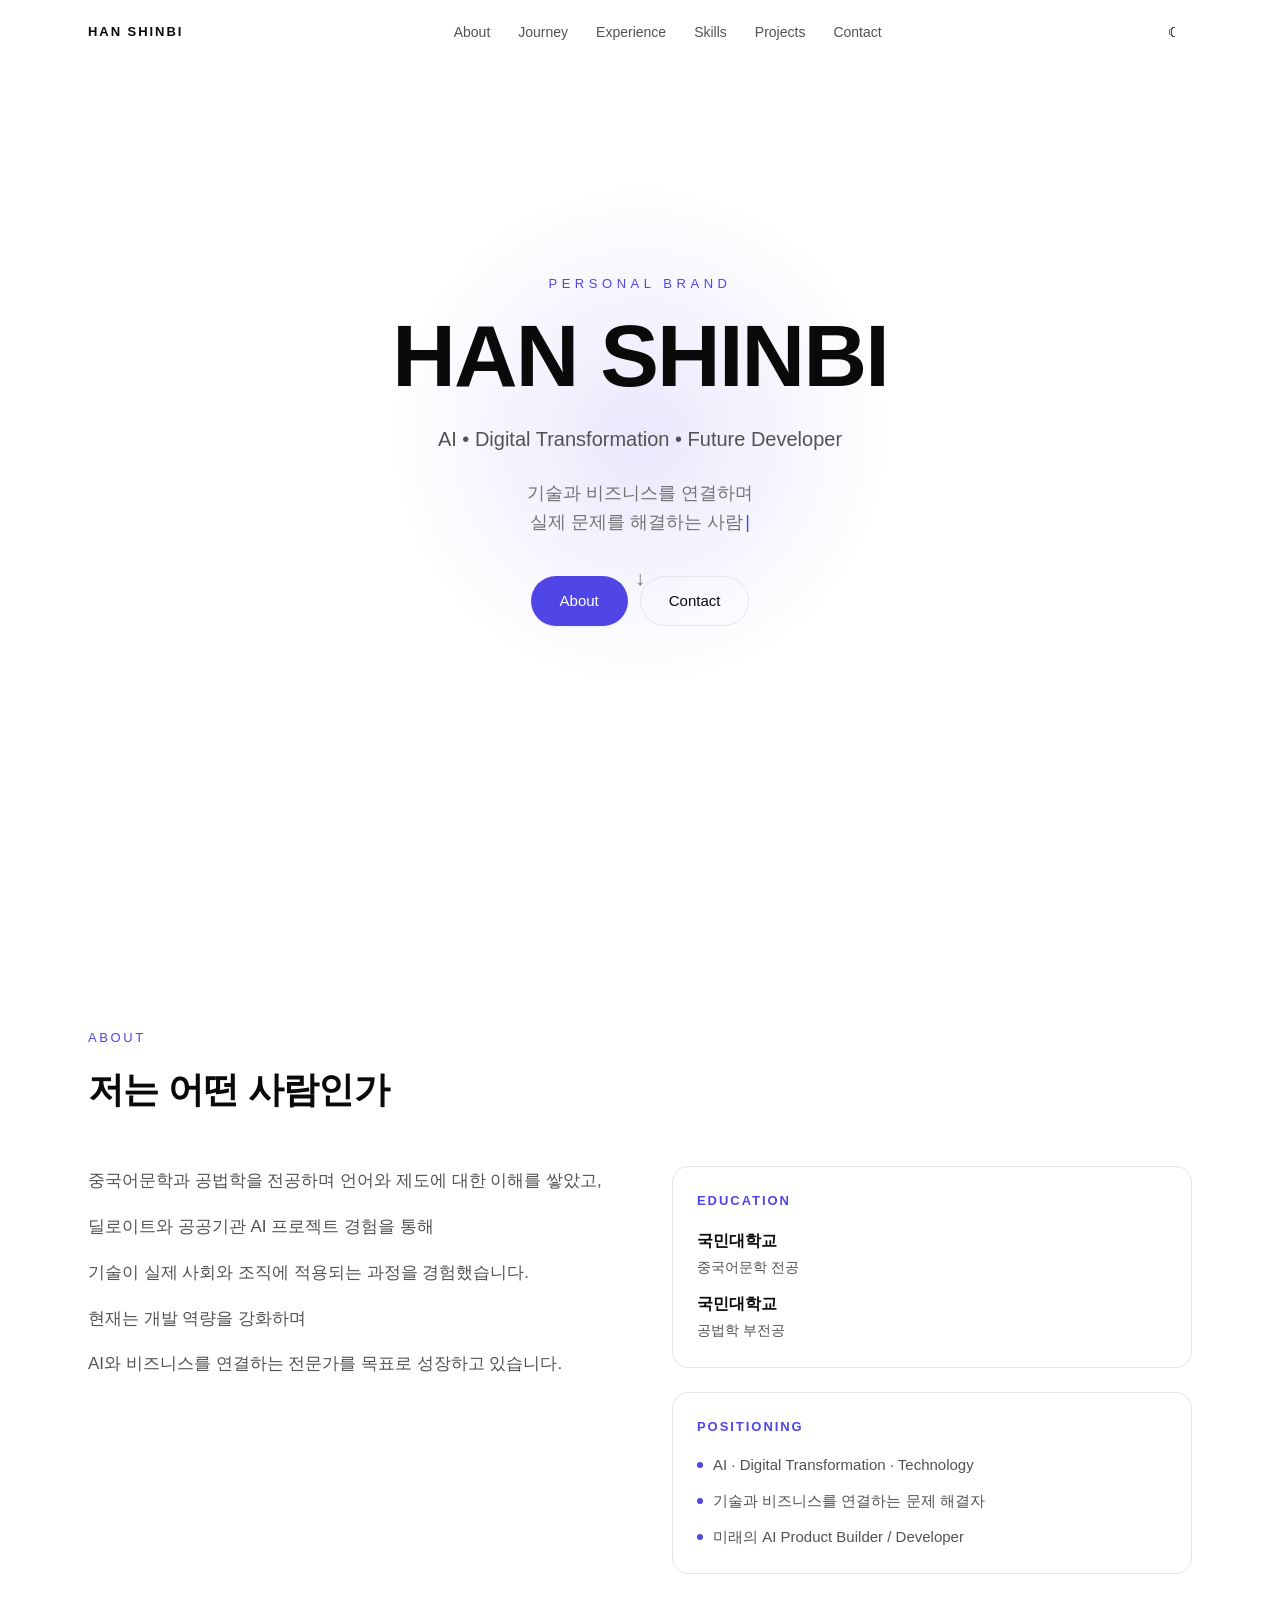
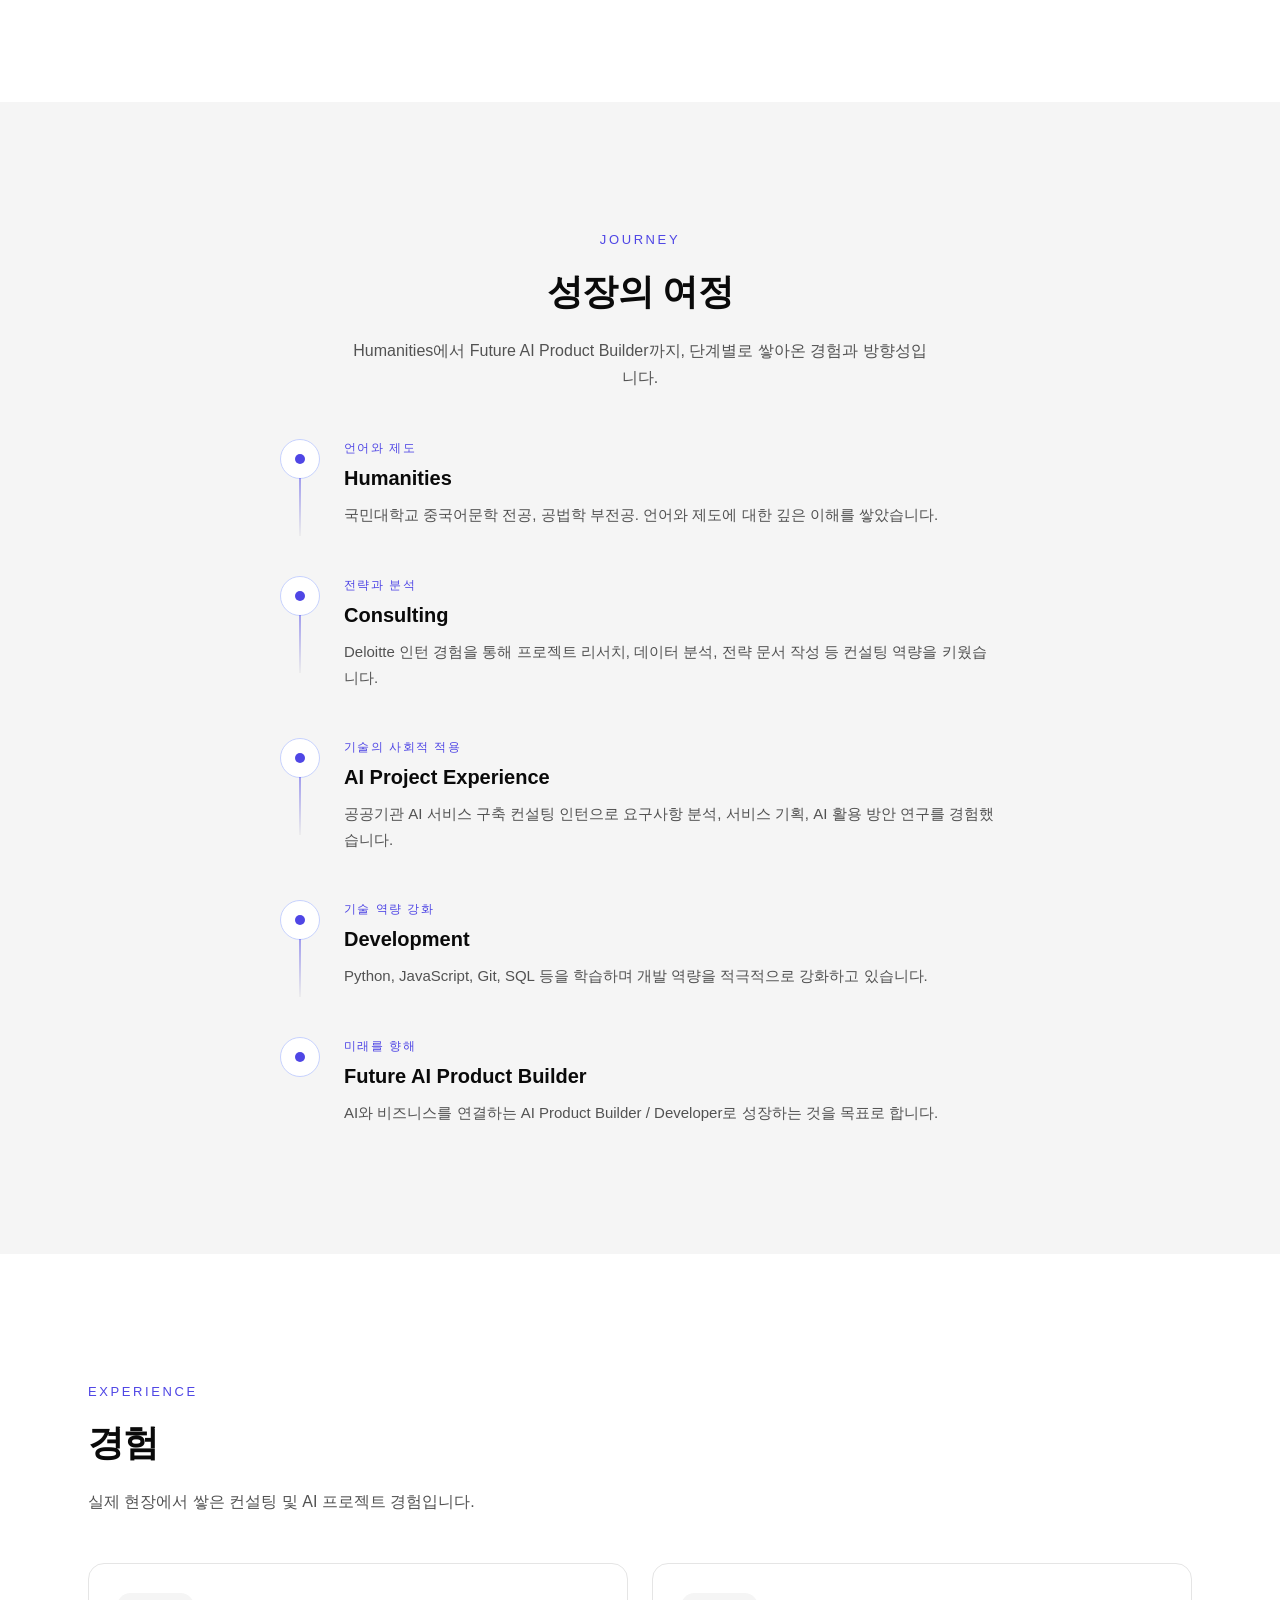
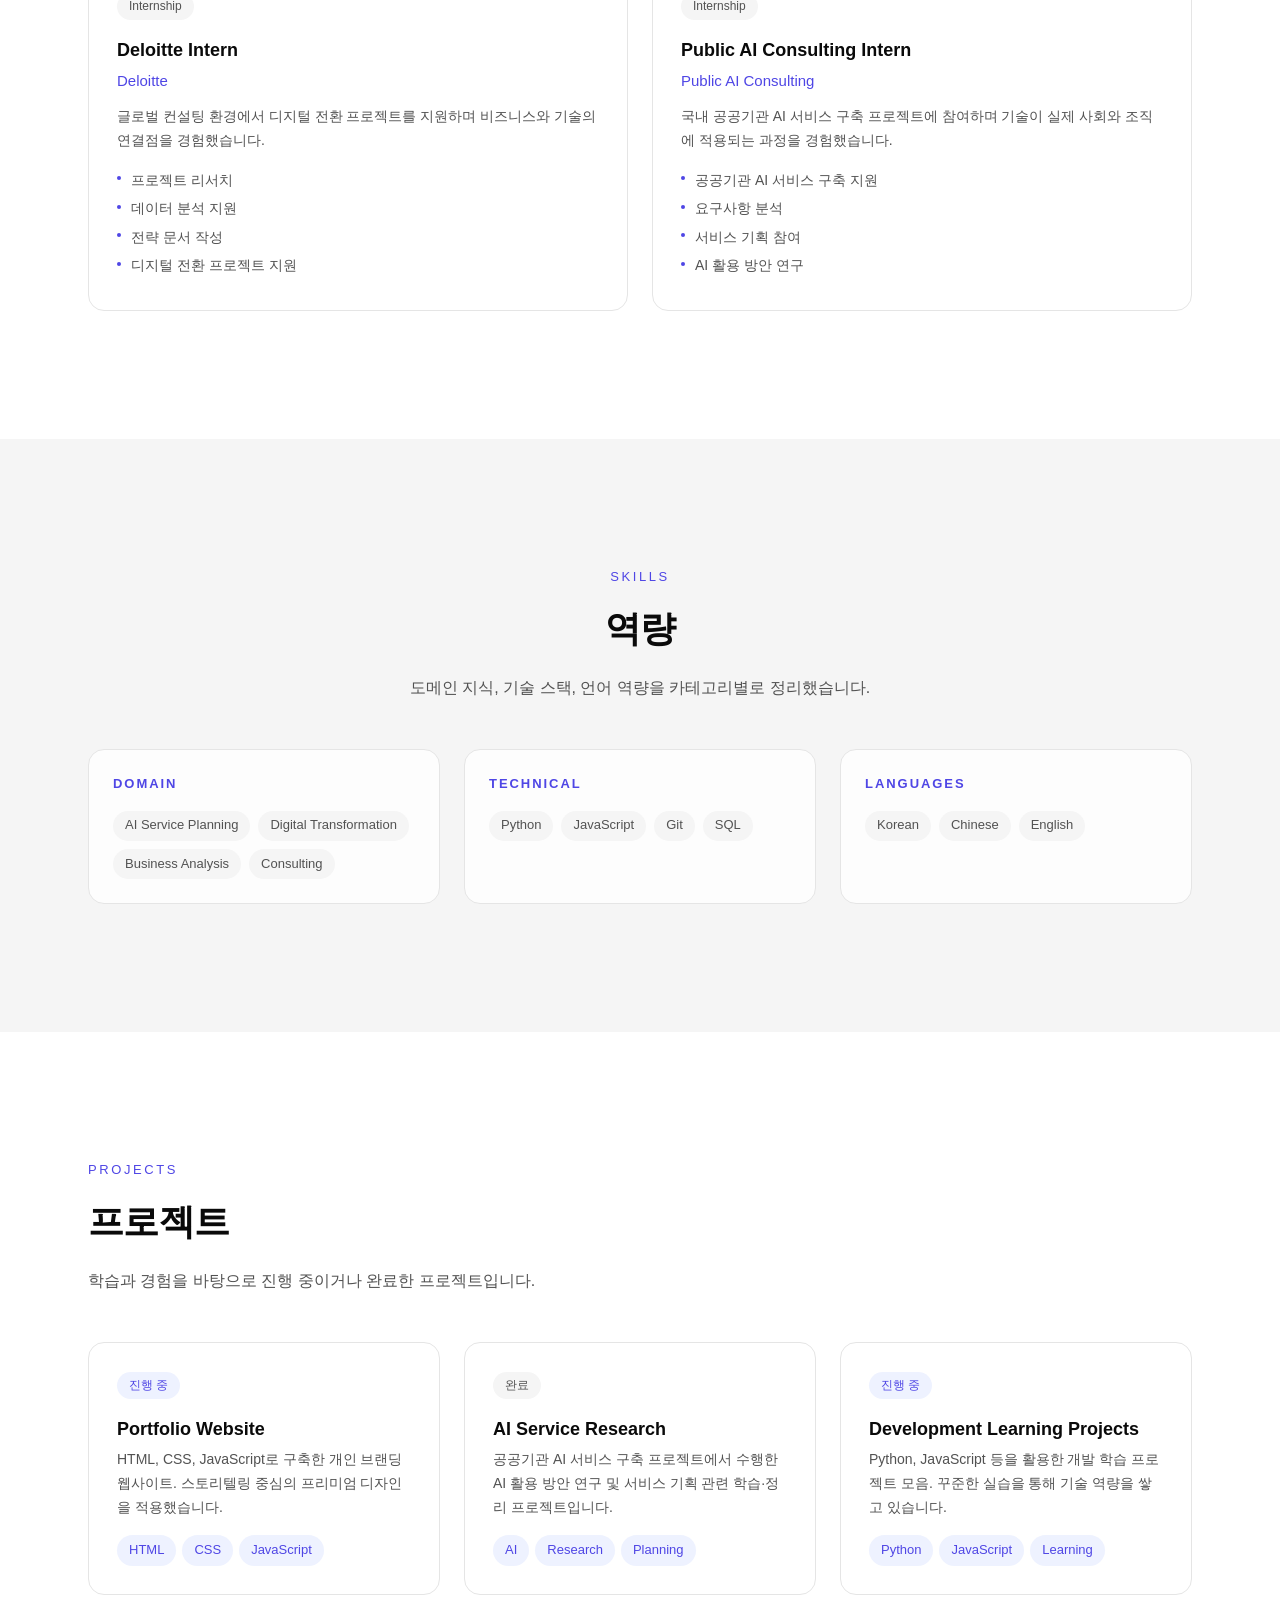
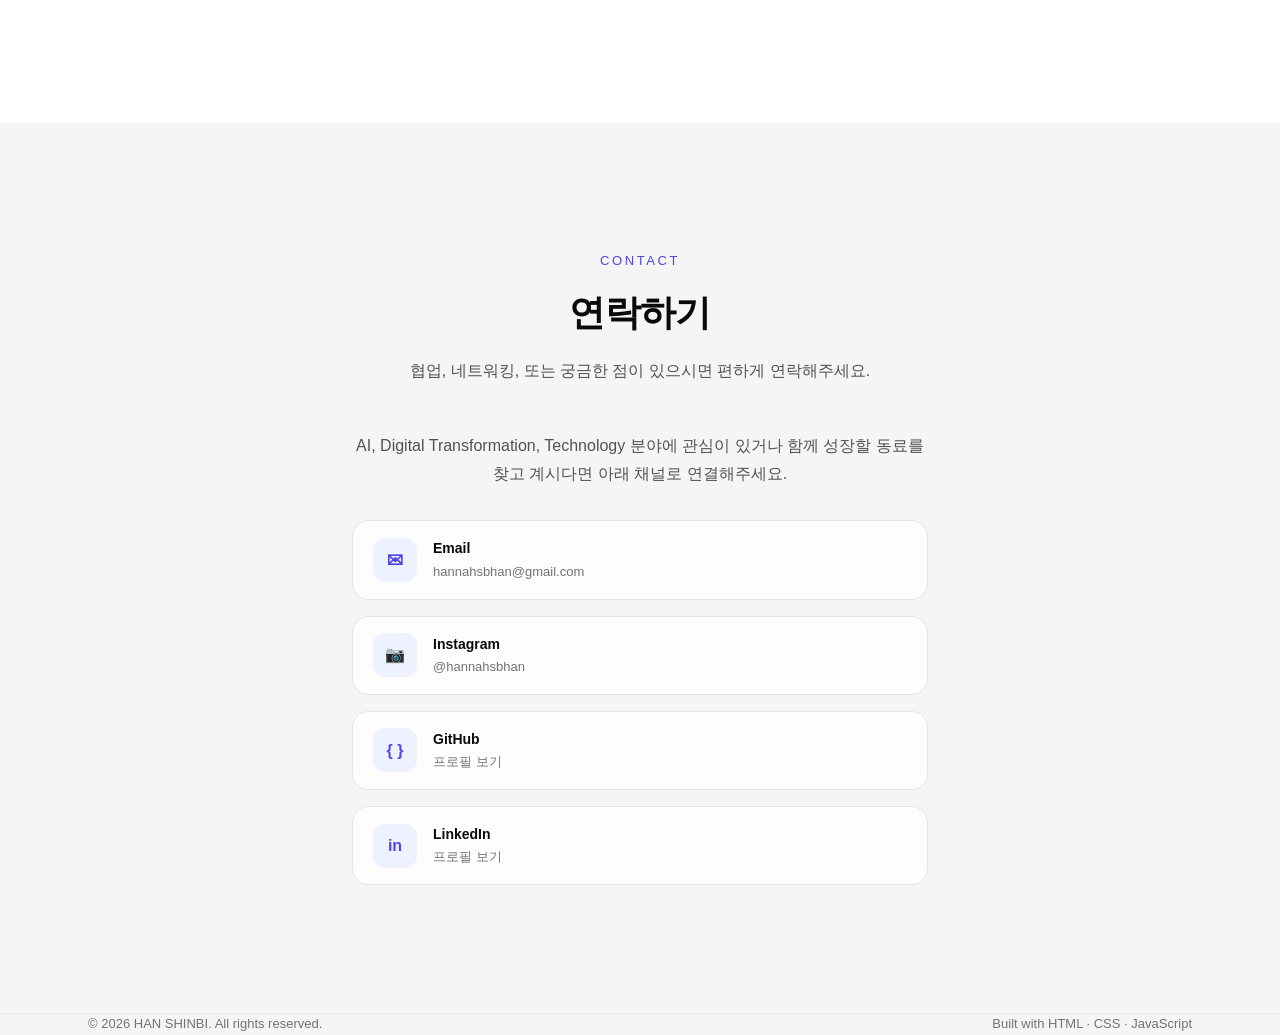
==== commit 5ce37ef6: "Update index.html" ====
--- a/index.html
+++ b/index.html
@@ -6,7 +6,7 @@
     <meta http-equiv="X-UA-Compatible" content="IE=edge" />
 
     <!-- SEO: 페이지 제목 -->
-    <title>HAN SINBI | AI · Digital Transformation · Future Developer</title>
+    <title>HAN SHINBI | AI · Digital Transformation · Future Developer</title>
 
     <!-- SEO: 페이지 설명 -->
     <meta
@@ -15,24 +15,25 @@
     />
     <meta
       name="keywords"
-      content="한신비, HAN SINBI, AI, Digital Transformation, Consulting, Technology, Future Developer"
+      content="한신비, HAN SHINBI, AI, Digital Transformation, Consulting, Technology, Future Developer"
     />
     <meta name="author" content="한신비" />
 
     <!-- Open Graph: SNS 공유 미리보기 -->
     <meta property="og:type" content="website" />
     <meta property="og:locale" content="ko_KR" />
-    <meta property="og:title" content="HAN SINBI | AI · Digital Transformation · Future Developer" />
+    <meta property="og:title" content="HAN SH
+    INBI | AI · Digital Transformation · Future Developer" />
     <meta
       property="og:description"
       content="기술과 비즈니스를 연결하며 실제 문제를 해결하는 사람. AI와 비즈니스를 연결하는 전문가를 목표로 성장하고 있습니다."
     />
-    <meta property="og:site_name" content="HAN SINBI" />
+    <meta property="og:site_name" content="HAN SHINBI" />
     <meta property="og:image" content="./assets/images/og-image.svg" />
 
     <!-- Twitter Card -->
     <meta name="twitter:card" content="summary_large_image" />
-    <meta name="twitter:title" content="HAN SINBI | AI · Digital Transformation · Future Developer" />
+    <meta name="twitter:title" content="HAN SHINBI | AI · Digital Transformation · Future Developer" />
     <meta
       name="twitter:description"
       content="기술과 비즈니스를 연결하며 실제 문제를 해결하는 사람."
@@ -55,7 +56,7 @@
     <header class="header" id="header">
       <div class="container header__inner">
         <!-- 로고: 클릭 시 Hero로 이동 -->
-        <a class="header__logo" href="#hero" aria-label="홈으로 이동">HAN SINBI</a>
+        <a class="header__logo" href="#hero" aria-label="홈으로 이동">HAN SHINBI</a>
 
         <!-- 데스크톱 메뉴 -->
         <nav class="nav" aria-label="주요 메뉴">
@@ -117,7 +118,7 @@
         <div class="hero__glow" aria-hidden="true"></div>
         <div class="container hero__inner">
           <p class="hero__label fade-in">Personal Brand</p>
-          <h1 class="hero__title" id="hero-title">HAN SINBI</h1>
+          <h1 class="hero__title" id="hero-title">HAN SHINBI</h1>
           <p class="hero__subtitle fade-in fade-in--delay-1">
             AI • Digital Transformation • Future Developer
           </p>
@@ -482,7 +483,7 @@
     <footer class="footer">
       <div class="container footer__inner">
         <p class="footer__copy">
-          &copy; <span id="current-year"></span> HAN SINBI. All rights reserved.
+          &copy; <span id="current-year"></span> HAN SHINBI. All rights reserved.
         </p>
         <p class="footer__note">Built with HTML · CSS · JavaScript</p>
       </div>
--- a/css/style.css
+++ b/css/style.css
@@ -1,636 +1,988 @@
-
-    /* 전체 초기화 */
-    * {
-      margin: 0;
-      padding: 0;
-      box-sizing: border-box;
-      scroll-behavior: smooth;
-    }
-
-    /* 기본 설정 */
-    body {
-      font-family: 'Pretendard', sans-serif;
-      background: #f8f9fc;
-      color: #333;
-      line-height: 1.6;
-    }
-    .project-card {
-      cursor: pointer;
-    }
-    /* 네비게이션 */
-    nav {
-      position: fixed;
-      top: 0;
-      width: 100%;
-      background: white;
-      box-shadow: 0 2px 10px rgba(0,0,0,.08);
-      z-index: 1000;
-    }
-
-    .nav-container {
-      max-width: 1200px;
-      margin: auto;
-      display: flex;
-      justify-content: space-between;
-      align-items: center;
-      padding: 20px;
-    }
-
-    .logo {
-      font-size: 24px;
-      font-weight: bold;
-      color: #ff6b81;
-    }
-
-    .menu {
-      display: flex;
-      gap: 25px;
-    }
-
-    .menu a {
-      text-decoration: none;
-      color: #444;
-      font-weight: 600;
-      transition: .3s;
-    }
-
-    .menu a:hover {
-      color: #ff6b81;
-    }
-
-    /* 공통 섹션 */
-    section {
-      max-width: 1200px;
-      margin: auto;
-      padding: 100px 20px;
-    }
-
-    /* 메인 영역 */
-    .hero {
-      min-height: 100vh;
-      display: flex;
-      justify-content: center;
-      align-items: center;
-      text-align: center;
-    }
-
-    .hero-content h1 {
-      font-size: 60px;
-      margin-bottom: 20px;
-    }
-
-    .hero-content span {
-      color: #ff6b81;
-    }
-
-    .hero-content p {
-      font-size: 20px;
-      color: #666;
-      margin-bottom: 40px;
-    }
-
-    .btn-group {
-      display: flex;
-      justify-content: center;
-      gap: 15px;
-      flex-wrap: wrap;
-    }
-
-    .btn {
-      padding: 14px 28px;
-      border-radius: 50px;
-      text-decoration: none;
-      font-weight: bold;
-      transition: .3s;
-    }
-
-    .btn-primary {
-      background: linear-gradient(135deg,#ff6b81,#ff8fa3);
-      color: white;
-    }
-
-    .btn-primary:hover {
-      transform: translateY(-3px);
-    }
-
-    .btn-outline {
-      border: 2px solid #ff6b81;
-      color: #ff6b81;
-    }
-
-    .btn-outline:hover {
-      background: #ff6b81;
-      color: white;
-    }
-
-    /* 제목 */
-    .section-title {
-      text-align: center;
-      font-size: 40px;
-      margin-bottom: 50px;
-      color: #ff6b81;
-    }
-
-    /* 소개 카드 */
-    .about-card {
-      background: white;
-      border-radius: 25px;
-      padding: 40px;
-      box-shadow: 0 8px 25px rgba(0,0,0,.08);
-      text-align: center;
-    }
-    .about-card h3 {
-      color: #ff6b81;
-      margin-bottom: 20px;
-      font-size: 28px;
-    }
-
-    .about-card p {
-      margin-bottom: 12px;
-    }
-    .contact-card a {
-    color: #ff6b81;
-    text-decoration: none;
-    font-weight: 600;
-    }
-    /* 기술 스택 */
-    .skills-grid {
-      display: grid;
-      grid-template-columns: repeat(auto-fit,minmax(180px,1fr));
-      gap: 20px;
-    }
-
-    .skill-card {
-      background: white;
-      border-radius: 20px;
-      padding: 30px;
-      text-align: center;
-      box-shadow: 0 8px 25px rgba(0,0,0,.08);
-      transition: .3s;
-    }
-
-    .skill-card:hover {
-      transform: translateY(-5px);
-    }
-    .github-link {
-      background: linear-gradient(135deg,#ff6b81,#ff8fa3);
-      color: white !important;
-      padding: 8px 18px;
-      border-radius: 999px;
-    }
-    /* 프로젝트 */
-    .project-grid {
-      display: grid;
-      grid-template-columns: repeat(auto-fit,minmax(320px,1fr));
-      gap: 25px;
-    }
-
-    .project-card {
-      background: white;
-      border-radius: 25px;
-      overflow: hidden;
-      box-shadow: 0 8px 25px rgba(0,0,0,.08);
-      transition: .3s;
-    }
-
-    .project-card:hover {
-      transform: translateY(-5px);
-    }
-
-    .project-image {
-      height: 200px;
-      background: linear-gradient(135deg,#ff6b81,#ffb3c1);
-    }
-
-    .project-content {
-      padding: 25px;
-    }
-
-    .project-content h3 {
-      margin-bottom: 15px;
-    }
-
-    .tech {
-      margin-top: 15px;
-      display: flex;
-      flex-wrap: wrap;
-      gap: 10px;
-    }
-
-    .tech span {
-      background: #ffe5eb;
-      color: #ff6b81;
-      padding: 6px 12px;
-      border-radius: 20px;
-      font-size: 14px;
-    }
-    .project-image img {
-    width: 100%;
-    height: 100%;
-    object-fit: cover;
-    }
-    /* 프로젝트 상세 페이지 */
-    .project-detail {
-      max-width: 1100px;
-      margin: 120px auto 50px;
-      padding: 20px;
-    }
-
-    .project-detail h1 {
-      text-align: center;
-      font-size: 48px;
-      color: #ff6b81;
-      margin-bottom: 15px;
-    }
-
-    .project-subtitle {
-      text-align: center;
-      color: #666;
-      font-size: 20px;
-      margin-bottom: 40px;
-    }
-
-    .detail-card {
-      background: white;
-      border-radius: 25px;
-      padding: 30px;
-      margin-bottom: 25px;
-      box-shadow: 0 8px 25px rgba(0,0,0,.08);
-    }
-
-    .detail-card h2 {
-      color: #ff6b81;
-      margin-bottom: 15px;
-    }
-
-    .detail-card ul {
-      padding-left: 20px;
-    }
-
-    .detail-card li {
-      margin-bottom: 10px;
-    }
-    .hero {
-    min-height: 100vh;
-    display: flex;
-    justify-content: center;
-    align-items: center;
-    text-align: center;
-
-    background:
-    linear-gradient(
-      135deg,
-      rgba(255,107,129,.08),
-      rgba(255,143,163,.12)
-    );
-    }html {
-      scroll-padding-top: 100px;
-    }
-    /* 연락처 */
-    .contact-card {
-      background: white;
-      border-radius: 25px;
-      padding: 40px;
-      text-align: center;
-      box-shadow: 0 8px 25px rgba(0,0,0,.08);
-    }
-
-    .contact-card p {
-      margin: 10px 0;
-    }
-
-    /* 푸터 */
-    footer {
-      text-align: center;
-      padding: 30px;
-      color: #888;
-    }
-/* ===================================== */
-/* Purple Glassmorphism Upgrade */
-/* ===================================== */
-
-:root{
-  --primary:#7c3aed;
-  --primary-light:#8b5cf6;
-  --secondary:#6366f1;
-  --text:#1e1b4b;
-}
-
-/* 배경 */
-body{
-  background:
-  linear-gradient(
-    135deg,
-    #f5f3ff 0%,
-    #ede9fe 50%,
-    #faf5ff 100%
-  );
-}
-
-/* 네비게이션 */
-nav{
-  background:rgba(255,255,255,.72);
-  backdrop-filter:blur(16px);
-  -webkit-backdrop-filter:blur(16px);
-
-  border-bottom:1px solid rgba(124,58,237,.08);
-
-  box-shadow:none;
-}
-
-.logo{
-  color:var(--primary);
-}
-
-.menu a:hover{
-  color:var(--primary);
-}
-
-/* Hero */
-.hero{
-  position:relative;
-  overflow:hidden;
-}
-
-.hero::before{
-  content:'';
-
-  position:absolute;
-
-  width:650px;
-  height:650px;
-
-  top:-250px;
-  left:-150px;
-
-  border-radius:50%;
-
-  background:
-  radial-gradient(
-    circle,
-    rgba(124,58,237,.22),
-    transparent 70%
-  );
-
-  filter:blur(50px);
-
-  animation:float 8s ease-in-out infinite;
-}
-
-.hero::after{
-  content:'';
-
-  position:absolute;
-
-  width:550px;
-  height:550px;
-
-  bottom:-200px;
-  right:-150px;
-
-  border-radius:50%;
-
-  background:
-  radial-gradient(
-    circle,
-    rgba(99,102,241,.18),
-    transparent 70%
-  );
-
-  filter:blur(50px);
-
-  animation:float 12s ease-in-out infinite;
-}
-
-.hero-content{
-  position:relative;
-  z-index:2;
-}
-
-.hero-content h1{
-  font-size:72px;
-  font-weight:800;
-  line-height:1.15;
-}
-
-.hero-content span{
-  color:var(--primary);
-}
-
-/* 버튼 */
-.btn-primary{
-  background:
-  linear-gradient(
-    135deg,
-    var(--primary),
-    var(--secondary)
-  );
-
-  box-shadow:
-  0 12px 30px rgba(124,58,237,.25);
-}
-
-.btn-primary:hover{
-  transform:
-  translateY(-5px);
-}
-
-.btn-outline{
-  border:2px solid var(--primary);
-  color:var(--primary);
-}
-
-.btn-outline:hover{
-  background:var(--primary);
-  color:white;
-}
-
-/* 공통 카드 */
-.about-card,
-.skill-card,
-.project-card,
-.contact-card,
-.detail-card{
-
-  background:
-  rgba(255,255,255,.75);
-
-  backdrop-filter:blur(12px);
-  -webkit-backdrop-filter:blur(12px);
-
-  border:
-  1px solid rgba(255,255,255,.8);
-
-  box-shadow:
-  0 10px 35px rgba(124,58,237,.08);
-}
-
-/* 섹션 제목 */
-.section-title{
-  color:var(--primary);
-}
-
-.about-card h3{
-  color:var(--primary);
-}
-
-/* Skills */
-.skill-card{
-  transition:.35s;
-}
-
-.skill-card:hover{
-  transform:
-  translateY(-8px)
-  scale(1.03);
-
-  box-shadow:
-  0 20px 40px rgba(124,58,237,.15);
-}
-
-/* 프로젝트 카드 */
-.project-card{
-  transition:.4s;
-}
-
-.project-card:hover{
-
-  transform:
-  translateY(-10px)
-  scale(1.02);
-
-  box-shadow:
-  0 25px 45px rgba(124,58,237,.15);
-}
-
-.project-image{
-  overflow:hidden;
-
-  background:
-  linear-gradient(
-    135deg,
-    #8b5cf6,
-    #6366f1
-  );
-}
-
-.project-image img{
-  transition:.5s;
-}
-
-.project-card:hover .project-image img{
-  transform:scale(1.08);
-}
-
-/* 기술 태그 */
-.tech span{
-
-  background:
-  rgba(124,58,237,.08);
-
-  color:
-  var(--primary);
-
-  border:
-  1px solid rgba(124,58,237,.15);
-}
-
-/* 상세 페이지 */
-.project-detail h1{
-  color:var(--primary);
-}
-
-.detail-card h2{
-  color:var(--primary);
-}
-
-/* Contact */
-.contact-card a{
-  color:var(--primary);
-}
-
-/* Footer */
-footer{
-  color:#6b7280;
-}
-
-/* 등장 애니메이션 */
-section{
-  animation:fadeUp .8s ease;
-}
-
-@keyframes fadeUp{
-
-  from{
-    opacity:0;
-    transform:translateY(30px);
-  }
-
-  to{
-    opacity:1;
-    transform:translateY(0);
-  }
-
-}
-
-/* 배경 플로팅 */
-@keyframes float{
-
-  0%{
-    transform:translateY(0);
-  }
-
-  50%{
-    transform:translateY(-30px);
-  }
-
-  100%{
-    transform:translateY(0);
-  }
-
-}
-.skill-category{
-
-  display:inline-block;
-
-  padding:10px 20px;
-
-  margin-top:50px;
-  margin-bottom:25px;
-
-  border-radius:999px;
-
-  background:
-  rgba(124,58,237,.08);
-
-  color:var(--primary);
-
-  border:
-  1px solid rgba(124,58,237,.15);
-
-  font-size:20px;
-  font-weight:700;
-}
-/* 모바일 */
-@media(max-width:768px){
-
-  .hero-content h1{
-    font-size:44px;
-  }
-
-  .hero-content p{
-    font-size:18px;
-  }
-  .hero-content h1{
-    font-size:40px;
-  }
-
-  .menu{
-    display:none;
-  }
-
-  .section-title{
-    font-size:32px;
-  }
-}
-
+/* ============================================================
+   HAN SINBI — Personal Branding Website
+   순수 CSS 스타일시트 (빌드 불필요)
+   ============================================================ */
+
+/* ----- CSS 변수: 라이트/다크 테마 ----- */
+:root {
+  /* 기본 색상 */
+  --color-bg: #ffffff;
+  --color-bg-muted: #f5f5f5;
+  --color-text: #0a0a0a;
+  --color-text-secondary: #525252;
+  --color-text-muted: #737373;
+  --color-border: #e5e5e5;
+  --color-border-hover: #c7d2fe;
+
+  /* 포인트 컬러 (Indigo) */
+  --color-accent: #4f46e5;
+  --color-accent-light: #eef2ff;
+  --color-accent-hover: #4338ca;
+
+  /* 카드/헤더 */
+  --color-card: rgba(255, 255, 255, 0.85);
+  --color-header-bg: rgba(255, 255, 255, 0.8);
+
+  /* 그림자 */
+  --shadow-sm: 0 1px 2px rgba(0, 0, 0, 0.05);
+  --shadow-md: 0 4px 24px rgba(0, 0, 0, 0.08);
+
+  /* 타이포그래피 */
+  --font-sans: -apple-system, BlinkMacSystemFont, "Segoe UI", Roboto,
+    "Helvetica Neue", Arial, sans-serif;
+
+  /* 간격 */
+  --space-section: 6rem;
+  --container-width: 72rem;
+  --container-narrow: 48rem;
+
+  /* 트랜지션 */
+  --transition: 0.3s cubic-bezier(0.22, 1, 0.36, 1);
+}
+
+/* 다크 모드 색상 */
+[data-theme="dark"] {
+  --color-bg: #0a0a0a;
+  --color-bg-muted: #141414;
+  --color-text: #fafafa;
+  --color-text-secondary: #a3a3a3;
+  --color-text-muted: #737373;
+  --color-border: #262626;
+  --color-border-hover: #312e81;
+  --color-accent: #818cf8;
+  --color-accent-light: #1e1b4b;
+  --color-accent-hover: #a5b4fc;
+  --color-card: rgba(10, 10, 10, 0.85);
+  --color-header-bg: rgba(10, 10, 10, 0.85);
+  --shadow-md: 0 4px 24px rgba(0, 0, 0, 0.4);
+}
+
+/* ----- 리셋 & 기본 스타일 ----- */
+*,
+*::before,
+*::after {
+  box-sizing: border-box;
+  margin: 0;
+  padding: 0;
+}
+
+html {
+  scroll-behavior: smooth;
+  scroll-padding-top: 5rem;
+}
+
+body {
+  font-family: var(--font-sans);
+  font-size: 16px;
+  line-height: 1.6;
+  color: var(--color-text);
+  background-color: var(--color-bg);
+  -webkit-font-smoothing: antialiased;
+  transition: background-color var(--transition), color var(--transition);
+}
+
+/* 선택 영역 */
+::selection {
+  background: rgba(79, 70, 229, 0.2);
+}
+
+/* 포커스 — 접근성 */
+:focus-visible {
+  outline: 2px solid var(--color-accent);
+  outline-offset: 3px;
+}
+
+/* 링크 기본 */
+a {
+  color: inherit;
+  text-decoration: none;
+}
+
+ul,
+ol {
+  list-style: none;
+}
+
+img {
+  max-width: 100%;
+  display: block;
+}
+
+/* reduced motion — 접근성 */
+@media (prefers-reduced-motion: reduce) {
+  *,
+  *::before,
+  *::after {
+    animation-duration: 0.01ms !important;
+    animation-iteration-count: 1 !important;
+    transition-duration: 0.01ms !important;
+    scroll-behavior: auto !important;
+  }
+}
+
+/* ----- 유틸리티 ----- */
+.container {
+  width: 100%;
+  max-width: var(--container-width);
+  margin: 0 auto;
+  padding: 0 1.25rem;
+}
+
+.container--narrow {
+  max-width: var(--container-narrow);
+}
+
+/* 본문 바로가기 (스크린 리더/키보드) */
+.skip-link {
+  position: absolute;
+  top: -100%;
+  left: 1rem;
+  z-index: 9999;
+  padding: 0.75rem 1.25rem;
+  background: var(--color-accent);
+  color: #fff;
+  border-radius: 0.5rem;
+  font-weight: 600;
+}
+
+.skip-link:focus {
+  top: 1rem;
+}
+
+/* ----- 헤더 ----- */
+.header {
+  position: fixed;
+  top: 0;
+  left: 0;
+  right: 0;
+  z-index: 100;
+  transition: background-color var(--transition), border-color var(--transition),
+    box-shadow var(--transition);
+}
+
+.header--scrolled {
+  background: var(--color-header-bg);
+  backdrop-filter: blur(16px);
+  -webkit-backdrop-filter: blur(16px);
+  border-bottom: 1px solid var(--color-border);
+}
+
+.header__inner {
+  display: flex;
+  align-items: center;
+  justify-content: space-between;
+  height: 4rem;
+}
+
+.header__logo {
+  font-size: 0.8125rem;
+  font-weight: 600;
+  letter-spacing: 0.15em;
+  transition: opacity var(--transition);
+}
+
+.header__logo:hover {
+  opacity: 0.7;
+}
+
+.header__actions {
+  display: flex;
+  align-items: center;
+  gap: 0.25rem;
+}
+
+/* 내비게이션 — 데스크톱 */
+.nav {
+  display: none;
+}
+
+.nav__list {
+  display: flex;
+  gap: 0.25rem;
+}
+
+.nav__link {
+  padding: 0.5rem 0.75rem;
+  font-size: 0.875rem;
+  color: var(--color-text-secondary);
+  border-radius: 9999px;
+  transition: color var(--transition), background-color var(--transition);
+}
+
+.nav__link:hover,
+.nav__link--active {
+  color: var(--color-text);
+  background: var(--color-bg-muted);
+}
+
+/* 테마 토글 버튼 */
+.theme-toggle {
+  display: flex;
+  align-items: center;
+  justify-content: center;
+  width: 2.5rem;
+  height: 2.5rem;
+  border: none;
+  border-radius: 9999px;
+  background: transparent;
+  color: var(--color-text-secondary);
+  cursor: pointer;
+  transition: background-color var(--transition), color var(--transition);
+}
+
+.theme-toggle:hover {
+  background: var(--color-bg-muted);
+  color: var(--color-text);
+}
+
+.theme-toggle__icon {
+  font-size: 1rem;
+  line-height: 1;
+}
+
+/* 라이트 모드: 달 아이콘 표시 / 다크 모드: 해 아이콘 표시 */
+.theme-toggle__icon--sun {
+  display: none;
+}
+
+[data-theme="dark"] .theme-toggle__icon--sun {
+  display: block;
+}
+
+[data-theme="dark"] .theme-toggle__icon--moon {
+  display: none;
+}
+
+/* 모바일 메뉴 토글 */
+.menu-toggle {
+  display: flex;
+  flex-direction: column;
+  justify-content: center;
+  gap: 5px;
+  width: 2.5rem;
+  height: 2.5rem;
+  padding: 0.5rem;
+  border: none;
+  border-radius: 0.5rem;
+  background: transparent;
+  cursor: pointer;
+}
+
+.menu-toggle__bar {
+  display: block;
+  width: 100%;
+  height: 2px;
+  background: var(--color-text);
+  border-radius: 1px;
+  transition: transform var(--transition), opacity var(--transition);
+}
+
+.menu-toggle[aria-expanded="true"] .menu-toggle__bar:nth-child(1) {
+  transform: translateY(7px) rotate(45deg);
+}
+
+.menu-toggle[aria-expanded="true"] .menu-toggle__bar:nth-child(2) {
+  opacity: 0;
+}
+
+.menu-toggle[aria-expanded="true"] .menu-toggle__bar:nth-child(3) {
+  transform: translateY(-7px) rotate(-45deg);
+}
+
+/* 모바일 드롭다운 메뉴 */
+.mobile-menu {
+  border-bottom: 1px solid var(--color-border);
+  background: var(--color-header-bg);
+  backdrop-filter: blur(16px);
+}
+
+.mobile-menu[hidden] {
+  display: none;
+}
+
+.mobile-menu__list {
+  padding: 0.5rem 1.25rem 1rem;
+}
+
+.mobile-menu__link {
+  display: block;
+  padding: 0.875rem 1rem;
+  font-size: 0.875rem;
+  color: var(--color-text-secondary);
+  border-radius: 0.75rem;
+  transition: background-color var(--transition), color var(--transition);
+}
+
+.mobile-menu__link:hover {
+  background: var(--color-bg-muted);
+  color: var(--color-text);
+}
+
+/* ----- Hero 섹션 ----- */
+.hero {
+  position: relative;
+  display: flex;
+  align-items: center;
+  justify-content: center;
+  min-height: 100vh;
+  padding-top: 4rem;
+  overflow: hidden;
+  text-align: center;
+}
+
+.hero__glow {
+  position: absolute;
+  top: 20%;
+  left: 50%;
+  transform: translateX(-50%);
+  width: 32rem;
+  height: 32rem;
+  border-radius: 50%;
+  background: radial-gradient(circle, rgba(79, 70, 229, 0.12) 0%, transparent 70%);
+  pointer-events: none;
+}
+
+[data-theme="dark"] .hero__glow {
+  background: radial-gradient(circle, rgba(129, 140, 248, 0.08) 0%, transparent 70%);
+}
+
+.hero__inner {
+  position: relative;
+  z-index: 1;
+}
+
+.hero__label {
+  margin-bottom: 1rem;
+  font-size: 0.8125rem;
+  font-weight: 500;
+  letter-spacing: 0.35em;
+  text-transform: uppercase;
+  color: var(--color-accent);
+}
+
+.hero__title {
+  margin-bottom: 1.25rem;
+  font-size: clamp(2.75rem, 8vw, 5.5rem);
+  font-weight: 600;
+  letter-spacing: -0.02em;
+  line-height: 1.05;
+}
+
+.hero__subtitle {
+  margin-bottom: 1.5rem;
+  font-size: clamp(1rem, 2.5vw, 1.25rem);
+  font-weight: 500;
+  color: var(--color-text-secondary);
+}
+
+.hero__typing {
+  min-height: 1.75rem;
+  margin-bottom: 2.5rem;
+  font-size: clamp(0.9375rem, 2vw, 1.125rem);
+  color: var(--color-text-muted);
+}
+
+.hero__typing-cursor {
+  display: inline-block;
+  margin-left: 2px;
+  color: var(--color-accent);
+  animation: blink 1s step-end infinite;
+}
+
+@keyframes blink {
+  50% {
+    opacity: 0;
+  }
+}
+
+.hero__actions {
+  display: flex;
+  flex-wrap: wrap;
+  gap: 0.75rem;
+  justify-content: center;
+}
+
+.hero__scroll {
+  position: absolute;
+  bottom: 2rem;
+  left: 50%;
+  transform: translateX(-50%);
+  color: var(--color-text-muted);
+  animation: bounce 2s ease-in-out infinite;
+  transition: color var(--transition);
+}
+
+.hero__scroll:hover {
+  color: var(--color-accent);
+}
+
+.hero__scroll-arrow {
+  font-size: 1.25rem;
+}
+
+@keyframes bounce {
+  0%,
+  100% {
+    transform: translateX(-50%) translateY(0);
+  }
+  50% {
+    transform: translateX(-50%) translateY(6px);
+  }
+}
+
+/* ----- 버튼 ----- */
+.btn {
+  display: inline-flex;
+  align-items: center;
+  justify-content: center;
+  padding: 0.75rem 1.75rem;
+  font-size: 0.9375rem;
+  font-weight: 500;
+  border-radius: 9999px;
+  border: 1px solid transparent;
+  cursor: pointer;
+  transition: background-color var(--transition), color var(--transition),
+    border-color var(--transition), transform var(--transition),
+    box-shadow var(--transition);
+}
+
+.btn:active {
+  transform: scale(0.98);
+}
+
+.btn--primary {
+  background: var(--color-accent);
+  color: #ffffff;
+  box-shadow: var(--shadow-sm);
+}
+
+.btn--primary:hover {
+  background: var(--color-accent-hover);
+  box-shadow: var(--shadow-md);
+}
+
+.btn--secondary {
+  background: transparent;
+  color: var(--color-text);
+  border-color: var(--color-border);
+}
+
+.btn--secondary:hover {
+  background: var(--color-bg-muted);
+  border-color: var(--color-border-hover);
+}
+
+/* ----- 섹션 공통 ----- */
+.section {
+  padding: var(--space-section) 0;
+}
+
+.section--muted {
+  background: var(--color-bg-muted);
+}
+
+.section-header {
+  margin-bottom: 3rem;
+}
+
+.section-header--center {
+  text-align: center;
+  max-width: 36rem;
+  margin-left: auto;
+  margin-right: auto;
+}
+
+.section-header__label {
+  margin-bottom: 0.75rem;
+  font-size: 0.8125rem;
+  font-weight: 500;
+  letter-spacing: 0.2em;
+  text-transform: uppercase;
+  color: var(--color-accent);
+}
+
+.section-header__title {
+  font-size: clamp(1.75rem, 4vw, 2.25rem);
+  font-weight: 600;
+  letter-spacing: -0.02em;
+}
+
+.section-header__desc {
+  margin-top: 1rem;
+  font-size: 1rem;
+  color: var(--color-text-secondary);
+  line-height: 1.7;
+}
+
+/* ----- About 섹션 ----- */
+.about-grid {
+  display: grid;
+  gap: 3rem;
+}
+
+.about-text p {
+  margin-bottom: 1rem;
+  font-size: 1.0625rem;
+  line-height: 1.75;
+  color: var(--color-text-secondary);
+}
+
+.about-text p:last-child {
+  margin-bottom: 0;
+}
+
+.about-cards {
+  display: flex;
+  flex-direction: column;
+  gap: 1.5rem;
+}
+
+.info-card {
+  padding: 1.5rem;
+  border: 1px solid var(--color-border);
+  border-radius: 1rem;
+  background: var(--color-card);
+  transition: border-color var(--transition), box-shadow var(--transition);
+}
+
+.info-card:hover {
+  border-color: var(--color-border-hover);
+  box-shadow: var(--shadow-sm);
+}
+
+.info-card__title {
+  margin-bottom: 1rem;
+  font-size: 0.8125rem;
+  font-weight: 600;
+  letter-spacing: 0.15em;
+  text-transform: uppercase;
+  color: var(--color-accent);
+}
+
+.info-card__list li {
+  margin-bottom: 0.75rem;
+}
+
+.info-card__list li:last-child {
+  margin-bottom: 0;
+}
+
+.info-card__list strong {
+  display: block;
+  font-weight: 600;
+  color: var(--color-text);
+}
+
+.info-card__list span {
+  font-size: 0.875rem;
+  color: var(--color-text-secondary);
+}
+
+.info-card__list--bullet li {
+  position: relative;
+  padding-left: 1rem;
+  font-size: 0.9375rem;
+  color: var(--color-text-secondary);
+}
+
+.info-card__list--bullet li::before {
+  content: "";
+  position: absolute;
+  left: 0;
+  top: 0.6em;
+  width: 6px;
+  height: 6px;
+  border-radius: 50%;
+  background: var(--color-accent);
+}
+
+/* ----- Journey 타임라인 ----- */
+.timeline {
+  position: relative;
+}
+
+.timeline__item {
+  display: flex;
+  gap: 1.5rem;
+  padding-bottom: 3rem;
+}
+
+.timeline__item:last-child {
+  padding-bottom: 0;
+}
+
+.timeline__node {
+  position: relative;
+  flex-shrink: 0;
+  width: 2.5rem;
+  height: 2.5rem;
+  border: 1px solid var(--color-border-hover);
+  border-radius: 50%;
+  background: var(--color-bg);
+  display: flex;
+  align-items: center;
+  justify-content: center;
+}
+
+.timeline__node::after {
+  content: "";
+  width: 10px;
+  height: 10px;
+  border-radius: 50%;
+  background: var(--color-accent);
+}
+
+/* 타임라인 세로선 */
+.timeline__item:not(:last-child) .timeline__node::before {
+  content: "";
+  position: absolute;
+  top: 100%;
+  left: 50%;
+  transform: translateX(-50%);
+  width: 1px;
+  height: calc(100% + 1.25rem);
+  background: linear-gradient(to bottom, var(--color-accent), var(--color-border));
+}
+
+.timeline__subtitle {
+  margin-bottom: 0.25rem;
+  font-size: 0.75rem;
+  font-weight: 500;
+  letter-spacing: 0.12em;
+  text-transform: uppercase;
+  color: var(--color-accent);
+}
+
+.timeline__title {
+  margin-bottom: 0.5rem;
+  font-size: 1.25rem;
+  font-weight: 600;
+}
+
+.timeline__desc {
+  font-size: 0.9375rem;
+  line-height: 1.7;
+  color: var(--color-text-secondary);
+}
+
+/* ----- 카드 그리드 ----- */
+.card-grid {
+  display: grid;
+  gap: 1.5rem;
+}
+
+.card-grid--2 {
+  grid-template-columns: 1fr;
+}
+
+.card-grid--3 {
+  grid-template-columns: 1fr;
+}
+
+.card {
+  padding: 1.75rem;
+  border: 1px solid var(--color-border);
+  border-radius: 1rem;
+  background: var(--color-card);
+  transition: border-color var(--transition), box-shadow var(--transition),
+    transform var(--transition);
+}
+
+.card:hover {
+  border-color: var(--color-border-hover);
+  box-shadow: var(--shadow-md);
+  transform: translateY(-2px);
+}
+
+.card__badge,
+.card__status {
+  display: inline-block;
+  margin-bottom: 1rem;
+  padding: 0.25rem 0.75rem;
+  font-size: 0.75rem;
+  font-weight: 500;
+  border-radius: 9999px;
+  background: var(--color-bg-muted);
+  color: var(--color-text-secondary);
+}
+
+.card__status--progress {
+  background: var(--color-accent-light);
+  color: var(--color-accent);
+}
+
+.card__status--done {
+  background: var(--color-bg-muted);
+}
+
+.card__title {
+  margin-bottom: 0.25rem;
+  font-size: 1.125rem;
+  font-weight: 600;
+}
+
+.card__role {
+  margin-bottom: 0.75rem;
+  font-size: 0.9375rem;
+  font-weight: 500;
+  color: var(--color-accent);
+}
+
+.card__desc {
+  margin-bottom: 1rem;
+  font-size: 0.875rem;
+  line-height: 1.7;
+  color: var(--color-text-secondary);
+}
+
+.card__list li {
+  position: relative;
+  padding-left: 0.875rem;
+  margin-bottom: 0.375rem;
+  font-size: 0.875rem;
+  color: var(--color-text-secondary);
+}
+
+.card__list li::before {
+  content: "";
+  position: absolute;
+  left: 0;
+  top: 0.55em;
+  width: 4px;
+  height: 4px;
+  border-radius: 50%;
+  background: var(--color-accent);
+}
+
+.card__tags {
+  display: flex;
+  flex-wrap: wrap;
+  gap: 0.375rem;
+}
+
+/* ----- Skills 카드 ----- */
+.skill-card {
+  padding: 1.5rem;
+  border: 1px solid var(--color-border);
+  border-radius: 1rem;
+  background: var(--color-card);
+  transition: border-color var(--transition), box-shadow var(--transition);
+}
+
+.skill-card:hover {
+  border-color: var(--color-border-hover);
+  box-shadow: var(--shadow-sm);
+}
+
+.skill-card__title {
+  margin-bottom: 1rem;
+  font-size: 0.8125rem;
+  font-weight: 600;
+  letter-spacing: 0.15em;
+  text-transform: uppercase;
+  color: var(--color-accent);
+}
+
+.skill-card__tags {
+  display: flex;
+  flex-wrap: wrap;
+  gap: 0.5rem;
+}
+
+/* 태그 */
+.tag {
+  display: inline-block;
+  padding: 0.3rem 0.75rem;
+  font-size: 0.8125rem;
+  font-weight: 500;
+  border-radius: 9999px;
+  background: var(--color-bg-muted);
+  color: var(--color-text-secondary);
+  transition: background-color var(--transition), color var(--transition);
+}
+
+.tag--accent {
+  background: var(--color-accent-light);
+  color: var(--color-accent);
+}
+
+/* ----- Contact 섹션 ----- */
+.contact-grid {
+  max-width: 36rem;
+  margin: 0 auto;
+}
+
+.contact-intro {
+  margin-bottom: 2rem;
+  text-align: center;
+  font-size: 1rem;
+  line-height: 1.75;
+  color: var(--color-text-secondary);
+}
+
+.contact-links {
+  display: flex;
+  flex-direction: column;
+  gap: 1rem;
+}
+
+.contact-link {
+  display: flex;
+  align-items: center;
+  gap: 1rem;
+  padding: 1rem 1.25rem;
+  border: 1px solid var(--color-border);
+  border-radius: 1rem;
+  background: var(--color-card);
+  transition: border-color var(--transition), box-shadow var(--transition),
+    transform var(--transition);
+}
+
+.contact-link:hover {
+  border-color: var(--color-border-hover);
+  box-shadow: var(--shadow-sm);
+  transform: translateX(4px);
+}
+
+.contact-link__icon {
+  display: flex;
+  align-items: center;
+  justify-content: center;
+  width: 2.75rem;
+  height: 2.75rem;
+  border-radius: 0.75rem;
+  background: var(--color-accent-light);
+  color: var(--color-accent);
+  font-size: 1rem;
+  font-weight: 600;
+  flex-shrink: 0;
+}
+
+.contact-link__text {
+  display: flex;
+  flex-direction: column;
+  gap: 0.125rem;
+}
+
+.contact-link__text strong {
+  font-size: 0.875rem;
+  font-weight: 600;
+}
+
+.contact-link__text span {
+  font-size: 0.8125rem;
+  color: var(--color-text-muted);
+}
+
+/* ----- Footer ----- */
+.footer {
+  border-top: 1px solid var(--color-border);
+  background: var(--color-bg-muted);
+}
+
+.footer__inner {
+  display: flex;
+  flex-direction: column;
+  align-items: center;
+  gap: 0.5rem;
+  padding: 2rem 1.25rem;
+  text-align: center;
+}
+
+.footer__copy,
+.footer__note {
+  font-size: 0.8125rem;
+  color: var(--color-text-muted);
+}
+
+/* ----- 애니메이션: Fade In ----- */
+.fade-in {
+  opacity: 0;
+  animation: fadeInUp 0.8s cubic-bezier(0.22, 1, 0.36, 1) forwards;
+}
+
+.fade-in--delay-1 {
+  animation-delay: 0.15s;
+}
+
+.fade-in--delay-2 {
+  animation-delay: 0.3s;
+}
+
+.fade-in--delay-3 {
+  animation-delay: 0.45s;
+}
+
+@keyframes fadeInUp {
+  from {
+    opacity: 0;
+    transform: translateY(20px);
+  }
+  to {
+    opacity: 1;
+    transform: translateY(0);
+  }
+}
+
+/* 스크롤 등장 애니메이션 — JS에서 .is-visible 추가 */
+.reveal {
+  opacity: 0;
+  transform: translateY(28px);
+  transition: opacity 0.7s cubic-bezier(0.22, 1, 0.36, 1),
+    transform 0.7s cubic-bezier(0.22, 1, 0.36, 1);
+}
+
+.reveal.is-visible {
+  opacity: 1;
+  transform: translateY(0);
+}
+
+.reveal--delay-1 {
+  transition-delay: 0.12s;
+}
+
+.reveal--delay-2 {
+  transition-delay: 0.24s;
+}
+
+/* ----- 반응형: 태블릿 이상 ----- */
+@media (min-width: 768px) {
+  :root {
+    --space-section: 8rem;
+  }
+
+  .nav {
+    display: block;
+  }
+
+  .menu-toggle {
+    display: none;
+  }
+
+  .about-grid {
+    grid-template-columns: 1fr 1fr;
+    gap: 4rem;
+    align-items: start;
+  }
+
+  .card-grid--2 {
+    grid-template-columns: repeat(2, 1fr);
+  }
+
+  .card-grid--3 {
+    grid-template-columns: repeat(3, 1fr);
+  }
+
+  .footer__inner {
+    flex-direction: row;
+    justify-content: space-between;
+    text-align: left;
+  }
+}
+
+/* ----- 반응형: 데스크톱 ----- */
+@media (min-width: 1024px) {
+  .container {
+    padding: 0 1.5rem;
+  }
+}
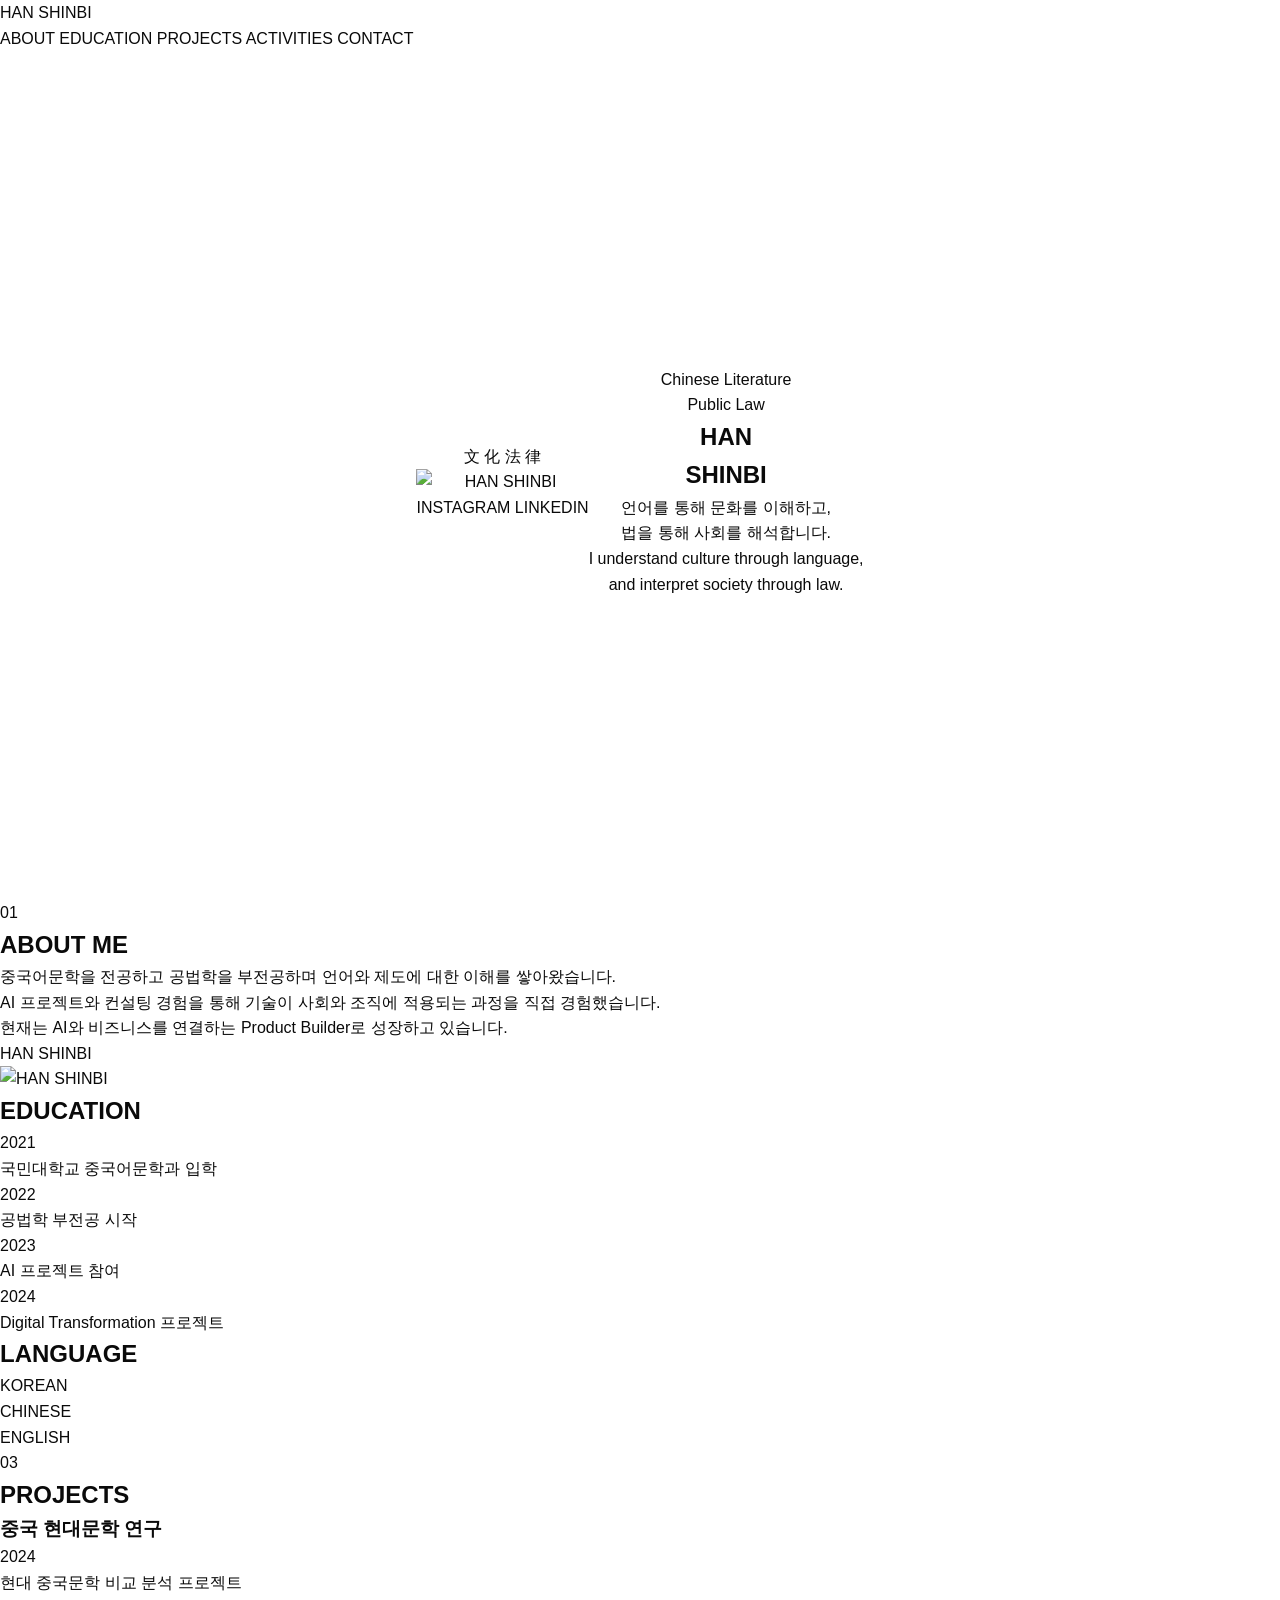
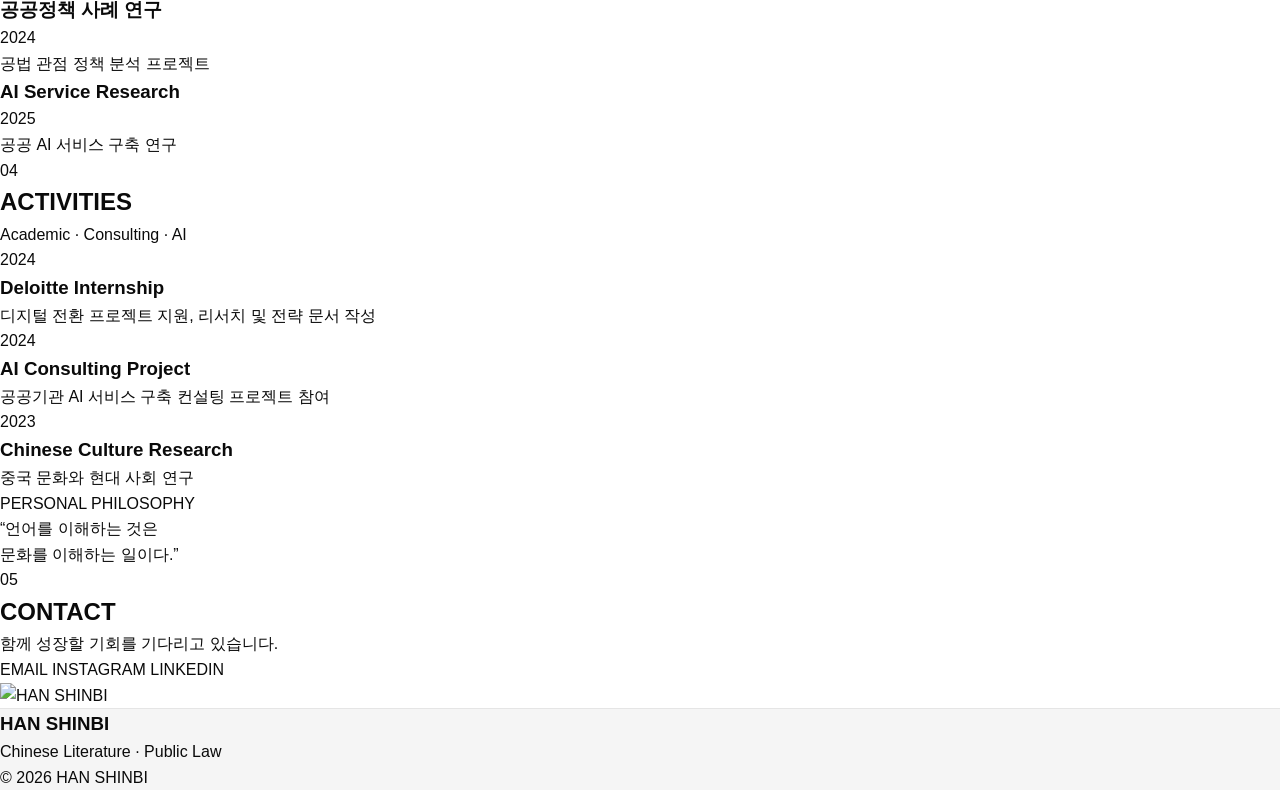
==== commit da42cb1d: "Update index.html" ====
--- a/index.html
+++ b/index.html
@@ -1,495 +1,481 @@
 <!DOCTYPE html>
 <html lang="ko">
-  <head>
-    <meta charset="UTF-8" />
-    <meta name="viewport" content="width=device-width, initial-scale=1.0" />
-    <meta http-equiv="X-UA-Compatible" content="IE=edge" />
-
-    <!-- SEO: 페이지 제목 -->
-    <title>HAN SHINBI | AI · Digital Transformation · Future Developer</title>
-
-    <!-- SEO: 페이지 설명 -->
-    <meta
-      name="description"
-      content="기술과 비즈니스를 연결하며 실제 문제를 해결하는 사람. AI, Digital Transformation, Technology 분야에서 성장 중인 한신비의 개인 브랜딩 사이트입니다."
-    />
-    <meta
-      name="keywords"
-      content="한신비, HAN SHINBI, AI, Digital Transformation, Consulting, Technology, Future Developer"
-    />
-    <meta name="author" content="한신비" />
-
-    <!-- Open Graph: SNS 공유 미리보기 -->
-    <meta property="og:type" content="website" />
-    <meta property="og:locale" content="ko_KR" />
-    <meta property="og:title" content="HAN SH
-    INBI | AI · Digital Transformation · Future Developer" />
-    <meta
-      property="og:description"
-      content="기술과 비즈니스를 연결하며 실제 문제를 해결하는 사람. AI와 비즈니스를 연결하는 전문가를 목표로 성장하고 있습니다."
-    />
-    <meta property="og:site_name" content="HAN SHINBI" />
-    <meta property="og:image" content="./assets/images/og-image.svg" />
-
-    <!-- Twitter Card -->
-    <meta name="twitter:card" content="summary_large_image" />
-    <meta name="twitter:title" content="HAN SHINBI | AI · Digital Transformation · Future Developer" />
-    <meta
-      name="twitter:description"
-      content="기술과 비즈니스를 연결하며 실제 문제를 해결하는 사람."
-    />
-    <meta name="twitter:image" content="./assets/images/og-image.svg" />
-
-    <!-- 파비콘 -->
-    <link rel="icon" type="image/svg+xml" href="./assets/icons/favicon.svg" />
-    <link rel="apple-touch-icon" href="./assets/icons/favicon.svg" />
-
-    <!-- 스타일시트 -->
-    <link rel="stylesheet" href="./css/style.css" />
-  </head>
-
-  <body>
-    <!-- 스크린 리더용: 본문 바로가기 -->
-    <a class="skip-link" href="#main-content">본문으로 바로가기</a>
-
-    <!-- ===== 헤더 / 내비게이션 ===== -->
-    <header class="header" id="header">
-      <div class="container header__inner">
-        <!-- 로고: 클릭 시 Hero로 이동 -->
-        <a class="header__logo" href="#hero" aria-label="홈으로 이동">HAN SHINBI</a>
-
-        <!-- 데스크톱 메뉴 -->
-        <nav class="nav" aria-label="주요 메뉴">
-          <ul class="nav__list">
-            <li><a class="nav__link" href="#about">About</a></li>
-            <li><a class="nav__link" href="#journey">Journey</a></li>
-            <li><a class="nav__link" href="#experience">Experience</a></li>
-            <li><a class="nav__link" href="#skills">Skills</a></li>
-            <li><a class="nav__link" href="#projects">Projects</a></li>
-            <li><a class="nav__link" href="#contact">Contact</a></li>
-          </ul>
-        </nav>
-
-        <!-- 헤더 우측: 테마 토글 + 모바일 메뉴 버튼 -->
-        <div class="header__actions">
-          <button
-            class="theme-toggle"
-            id="theme-toggle"
-            type="button"
-            aria-label="다크 모드로 전환"
-            aria-pressed="false"
-          >
-            <span class="theme-toggle__icon theme-toggle__icon--sun" aria-hidden="true">☀</span>
-            <span class="theme-toggle__icon theme-toggle__icon--moon" aria-hidden="true">☾</span>
-          </button>
-
-          <button
-            class="menu-toggle"
-            id="menu-toggle"
-            type="button"
-            aria-label="메뉴 열기"
-            aria-expanded="false"
-            aria-controls="mobile-menu"
-          >
-            <span class="menu-toggle__bar"></span>
-            <span class="menu-toggle__bar"></span>
-            <span class="menu-toggle__bar"></span>
-          </button>
-        </div>
-      </div>
-
-      <!-- 모바일 드롭다운 메뉴 -->
-      <nav class="mobile-menu" id="mobile-menu" aria-label="모바일 메뉴" hidden>
-        <ul class="mobile-menu__list">
-          <li><a class="mobile-menu__link" href="#about">About</a></li>
-          <li><a class="mobile-menu__link" href="#journey">Journey</a></li>
-          <li><a class="mobile-menu__link" href="#experience">Experience</a></li>
-          <li><a class="mobile-menu__link" href="#skills">Skills</a></li>
-          <li><a class="mobile-menu__link" href="#projects">Projects</a></li>
-          <li><a class="mobile-menu__link" href="#contact">Contact</a></li>
-        </ul>
-      </nav>
-    </header>
-
-    <!-- ===== 메인 콘텐츠 ===== -->
-    <main id="main-content">
-      <!-- 1. Hero 섹션 -->
-      <section class="hero section" id="hero" aria-labelledby="hero-title">
-        <div class="hero__glow" aria-hidden="true"></div>
-        <div class="container hero__inner">
-          <p class="hero__label fade-in">Personal Brand</p>
-          <h1 class="hero__title" id="hero-title">HAN SHINBI</h1>
-          <p class="hero__subtitle fade-in fade-in--delay-1">
-            AI • Digital Transformation • Future Developer
+<head>
+  <meta charset="UTF-8">
+  <meta name="viewport" content="width=device-width, initial-scale=1.0">
+
+  <title>HAN SHINBI | Portfolio</title>
+
+  <link rel="preconnect" href="https://fonts.googleapis.com">
+  <link rel="preconnect" href="https://fonts.gstatic.com" crossorigin>
+
+  <link href="https://fonts.googleapis.com/css2?family=Cormorant+Garamond:wght@300;400;500;600;700&family=Noto+Serif+KR:wght@300;400;500;600&display=swap" rel="stylesheet">
+
+  <link rel="stylesheet" href="./css/style.css">
+</head>
+
+<body>
+
+<header class="header">
+
+  <div class="logo">
+    HAN SHINBI
+  </div>
+
+  <nav>
+    <a href="#about">ABOUT</a>
+    <a href="#education">EDUCATION</a>
+    <a href="#projects">PROJECTS</a>
+    <a href="#activities">ACTIVITIES</a>
+    <a href="#contact">CONTACT</a>
+  </nav>
+
+</header>
+
+<main>
+
+  <!-- HERO -->
+
+  <section class="hero" id="hero">
+
+    <div class="hero-left">
+
+      <div class="vertical-text">
+        文 化 法 律
+      </div>
+
+      <img
+        src="./assets/images/profile-main1.jpg"
+        alt="HAN SHINBI"
+        class="hero-image"
+      >
+
+      <div class="hero-social">
+        <a href="#">INSTAGRAM</a>
+        <a href="#">LINKEDIN</a>
+      </div>
+
+    </div>
+
+    <div class="hero-right">
+
+      <div class="hero-content">
+
+        <span class="hero-kicker">
+          Chinese Literature<br>
+          Public Law
+        </span>
+
+        <h1 class="hero-title">
+          HAN<br>
+          SHINBI
+        </h1>
+
+        <div class="hero-line"></div>
+
+        <p class="hero-desc">
+          언어를 통해 문화를 이해하고,<br>
+          법을 통해 사회를 해석합니다.
+        </p>
+
+        <p class="hero-desc-en">
+          I understand culture through language,<br>
+          and interpret society through law.
+        </p>
+
+      </div>
+
+    </div>
+
+  </section>
+
+  <!-- ABOUT -->
+
+  <section class="about" id="about">
+
+    <div class="section-number">
+      01
+    </div>
+
+    <div class="about-content">
+
+      <h2>
+        ABOUT ME
+      </h2>
+
+      <p>
+        중국어문학을 전공하고
+        공법학을 부전공하며
+        언어와 제도에 대한 이해를 쌓아왔습니다.
+      </p>
+
+      <p>
+        AI 프로젝트와 컨설팅 경험을 통해
+        기술이 사회와 조직에 적용되는 과정을
+        직접 경험했습니다.
+      </p>
+
+      <p>
+        현재는 AI와 비즈니스를 연결하는
+        Product Builder로 성장하고 있습니다.
+      </p>
+
+      <div class="signature">
+        HAN SHINBI
+      </div>
+
+    </div>
+
+    <div class="about-image">
+
+      <img
+        src="./assets/images/profile-side.jpg"
+        alt="HAN SHINBI"
+      >
+
+    </div>
+
+  </section>
+
+  <!-- EDUCATION + LANGUAGE -->
+
+  <section class="education-language" id="education">
+
+    <div class="education">
+
+      <h2>
+        EDUCATION
+      </h2>
+
+      <div class="edu-item">
+        <span>2021</span>
+        <p>국민대학교 중국어문학과 입학</p>
+      </div>
+
+      <div class="edu-item">
+        <span>2022</span>
+        <p>공법학 부전공 시작</p>
+      </div>
+
+      <div class="edu-item">
+        <span>2023</span>
+        <p>AI 프로젝트 참여</p>
+      </div>
+
+      <div class="edu-item">
+        <span>2024</span>
+        <p>Digital Transformation 프로젝트</p>
+      </div>
+
+    </div>
+
+    <div class="language">
+
+      <h2>
+        LANGUAGE
+      </h2>
+
+      <div class="skill">
+
+        <span>KOREAN</span>
+
+        <div class="bar">
+          <div class="fill fill100"></div>
+        </div>
+
+      </div>
+
+      <div class="skill">
+
+        <span>CHINESE</span>
+
+        <div class="bar">
+          <div class="fill fill90"></div>
+        </div>
+
+      </div>
+
+      <div class="skill">
+
+        <span>ENGLISH</span>
+
+        <div class="bar">
+          <div class="fill fill70"></div>
+        </div>
+
+      </div>
+
+    </div>
+
+  </section>
+
+  <!-- PROJECTS -->
+
+  <section class="projects" id="projects">
+
+    <div class="section-number">
+      03
+    </div>
+
+    <h2>
+      PROJECTS
+    </h2>
+
+    <div class="project-grid">
+
+      <article class="project-card">
+
+        <img
+          src="./assets/images/project1.jpg"
+          alt=""
+        >
+
+        <h3>
+          중국 현대문학 연구
+        </h3>
+
+        <span>
+          2024
+        </span>
+
+        <p>
+          현대 중국문학 비교 분석 프로젝트
+        </p>
+
+      </article>
+
+      <article class="project-card">
+
+        <img
+          src="./assets/images/project2.jpg"
+          alt=""
+        >
+
+        <h3>
+          공공정책 사례 연구
+        </h3>
+
+        <span>
+          2024
+        </span>
+
+        <p>
+          공법 관점 정책 분석 프로젝트
+        </p>
+
+      </article>
+
+      <article class="project-card">
+
+        <img
+          src="./assets/images/project3.jpg"
+          alt=""
+        >
+
+        <h3>
+          AI Service Research
+        </h3>
+
+        <span>
+          2025
+        </span>
+
+        <p>
+          공공 AI 서비스 구축 연구
+        </p>
+
+      </article>
+
+    </div>
+
+  </section>
+    <!-- ACTIVITIES -->
+
+  <section class="activities" id="activities">
+
+    <div class="section-number">
+      04
+    </div>
+
+    <div class="activities-header">
+
+      <h2>
+        ACTIVITIES
+      </h2>
+
+      <p>
+        Academic · Consulting · AI
+      </p>
+
+    </div>
+
+    <div class="activity-list">
+
+      <article class="activity-item">
+
+        <span class="activity-year">
+          2024
+        </span>
+
+        <div class="activity-content">
+
+          <h3>
+            Deloitte Internship
+          </h3>
+
+          <p>
+            디지털 전환 프로젝트 지원,
+            리서치 및 전략 문서 작성
           </p>
-          <p class="hero__typing" id="typing-text" aria-live="polite">
-            <span class="hero__typing-cursor" aria-hidden="true">|</span>
+
+        </div>
+
+      </article>
+
+      <article class="activity-item">
+
+        <span class="activity-year">
+          2024
+        </span>
+
+        <div class="activity-content">
+
+          <h3>
+            AI Consulting Project
+          </h3>
+
+          <p>
+            공공기관 AI 서비스 구축
+            컨설팅 프로젝트 참여
           </p>
-          <div class="hero__actions fade-in fade-in--delay-3">
-            <a class="btn btn--primary" href="#about">About</a>
-            <a class="btn btn--secondary" href="#contact">Contact</a>
-          </div>
-          <a class="hero__scroll" href="#about" aria-label="About 섹션으로 스크롤">
-            <span class="hero__scroll-arrow" aria-hidden="true">↓</span>
-          </a>
-        </div>
-      </section>
-
-      <!-- 2. About 섹션 -->
-      <section class="section" id="about" aria-labelledby="about-title">
-        <div class="container">
-          <header class="section-header reveal">
-            <p class="section-header__label">About</p>
-            <h2 class="section-header__title" id="about-title">저는 어떤 사람인가</h2>
-          </header>
-
-          <div class="about-grid">
-            <div class="about-text reveal">
-              <p>중국어문학과 공법학을 전공하며 언어와 제도에 대한 이해를 쌓았고,</p>
-              <p>딜로이트와 공공기관 AI 프로젝트 경험을 통해</p>
-              <p>기술이 실제 사회와 조직에 적용되는 과정을 경험했습니다.</p>
-              <p>현재는 개발 역량을 강화하며</p>
-              <p>AI와 비즈니스를 연결하는 전문가를 목표로 성장하고 있습니다.</p>
-            </div>
-
-            <div class="about-cards">
-              <article class="info-card reveal">
-                <h3 class="info-card__title">Education</h3>
-                <ul class="info-card__list">
-                  <li>
-                    <strong>국민대학교</strong>
-                    <span>중국어문학 전공</span>
-                  </li>
-                  <li>
-                    <strong>국민대학교</strong>
-                    <span>공법학 부전공</span>
-                  </li>
-                </ul>
-              </article>
-
-              <article class="info-card reveal reveal--delay-1">
-                <h3 class="info-card__title">Positioning</h3>
-                <ul class="info-card__list info-card__list--bullet">
-                  <li>AI · Digital Transformation · Technology</li>
-                  <li>기술과 비즈니스를 연결하는 문제 해결자</li>
-                  <li>미래의 AI Product Builder / Developer</li>
-                </ul>
-              </article>
-            </div>
-          </div>
-        </div>
-      </section>
-
-      <!-- 3. Journey 섹션 -->
-      <section class="section section--muted" id="journey" aria-labelledby="journey-title">
-        <div class="container container--narrow">
-          <header class="section-header section-header--center reveal">
-            <p class="section-header__label">Journey</p>
-            <h2 class="section-header__title" id="journey-title">성장의 여정</h2>
-            <p class="section-header__desc">
-              Humanities에서 Future AI Product Builder까지, 단계별로 쌓아온 경험과 방향성입니다.
-            </p>
-          </header>
-
-          <ol class="timeline">
-            <li class="timeline__item reveal">
-              <div class="timeline__node" aria-hidden="true"></div>
-              <div class="timeline__content">
-                <p class="timeline__subtitle">언어와 제도</p>
-                <h3 class="timeline__title">Humanities</h3>
-                <p class="timeline__desc">
-                  국민대학교 중국어문학 전공, 공법학 부전공. 언어와 제도에 대한 깊은 이해를
-                  쌓았습니다.
-                </p>
-              </div>
-            </li>
-
-            <li class="timeline__item reveal">
-              <div class="timeline__node" aria-hidden="true"></div>
-              <div class="timeline__content">
-                <p class="timeline__subtitle">전략과 분석</p>
-                <h3 class="timeline__title">Consulting</h3>
-                <p class="timeline__desc">
-                  Deloitte 인턴 경험을 통해 프로젝트 리서치, 데이터 분석, 전략 문서 작성 등
-                  컨설팅 역량을 키웠습니다.
-                </p>
-              </div>
-            </li>
-
-            <li class="timeline__item reveal">
-              <div class="timeline__node" aria-hidden="true"></div>
-              <div class="timeline__content">
-                <p class="timeline__subtitle">기술의 사회적 적용</p>
-                <h3 class="timeline__title">AI Project Experience</h3>
-                <p class="timeline__desc">
-                  공공기관 AI 서비스 구축 컨설팅 인턴으로 요구사항 분석, 서비스 기획, AI 활용
-                  방안 연구를 경험했습니다.
-                </p>
-              </div>
-            </li>
-
-            <li class="timeline__item reveal">
-              <div class="timeline__node" aria-hidden="true"></div>
-              <div class="timeline__content">
-                <p class="timeline__subtitle">기술 역량 강화</p>
-                <h3 class="timeline__title">Development</h3>
-                <p class="timeline__desc">
-                  Python, JavaScript, Git, SQL 등을 학습하며 개발 역량을 적극적으로 강화하고
-                  있습니다.
-                </p>
-              </div>
-            </li>
-
-            <li class="timeline__item reveal">
-              <div class="timeline__node" aria-hidden="true"></div>
-              <div class="timeline__content">
-                <p class="timeline__subtitle">미래를 향해</p>
-                <h3 class="timeline__title">Future AI Product Builder</h3>
-                <p class="timeline__desc">
-                  AI와 비즈니스를 연결하는 AI Product Builder / Developer로 성장하는 것을
-                  목표로 합니다.
-                </p>
-              </div>
-            </li>
-          </ol>
-        </div>
-      </section>
-
-      <!-- 4. Experience 섹션 -->
-      <section class="section" id="experience" aria-labelledby="experience-title">
-        <div class="container">
-          <header class="section-header reveal">
-            <p class="section-header__label">Experience</p>
-            <h2 class="section-header__title" id="experience-title">경험</h2>
-            <p class="section-header__desc">
-              실제 현장에서 쌓은 컨설팅 및 AI 프로젝트 경험입니다.
-            </p>
-          </header>
-
-          <div class="card-grid card-grid--2">
-            <article class="card reveal">
-              <div class="card__badge">Internship</div>
-              <h3 class="card__title">Deloitte Intern</h3>
-              <p class="card__role">Deloitte</p>
-              <p class="card__desc">
-                글로벌 컨설팅 환경에서 디지털 전환 프로젝트를 지원하며 비즈니스와 기술의
-                연결점을 경험했습니다.
-              </p>
-              <ul class="card__list">
-                <li>프로젝트 리서치</li>
-                <li>데이터 분석 지원</li>
-                <li>전략 문서 작성</li>
-                <li>디지털 전환 프로젝트 지원</li>
-              </ul>
-            </article>
-
-            <article class="card reveal reveal--delay-1">
-              <div class="card__badge">Internship</div>
-              <h3 class="card__title">Public AI Consulting Intern</h3>
-              <p class="card__role">Public AI Consulting</p>
-              <p class="card__desc">
-                국내 공공기관 AI 서비스 구축 프로젝트에 참여하며 기술이 실제 사회와 조직에
-                적용되는 과정을 경험했습니다.
-              </p>
-              <ul class="card__list">
-                <li>공공기관 AI 서비스 구축 지원</li>
-                <li>요구사항 분석</li>
-                <li>서비스 기획 참여</li>
-                <li>AI 활용 방안 연구</li>
-              </ul>
-            </article>
-          </div>
-        </div>
-      </section>
-
-      <!-- 5. Skills 섹션 -->
-      <section class="section section--muted" id="skills" aria-labelledby="skills-title">
-        <div class="container">
-          <header class="section-header section-header--center reveal">
-            <p class="section-header__label">Skills</p>
-            <h2 class="section-header__title" id="skills-title">역량</h2>
-            <p class="section-header__desc">
-              도메인 지식, 기술 스택, 언어 역량을 카테고리별로 정리했습니다.
-            </p>
-          </header>
-
-          <div class="card-grid card-grid--3">
-            <article class="skill-card reveal">
-              <h3 class="skill-card__title">Domain</h3>
-              <div class="skill-card__tags">
-                <span class="tag">AI Service Planning</span>
-                <span class="tag">Digital Transformation</span>
-                <span class="tag">Business Analysis</span>
-                <span class="tag">Consulting</span>
-              </div>
-            </article>
-
-            <article class="skill-card reveal reveal--delay-1">
-              <h3 class="skill-card__title">Technical</h3>
-              <div class="skill-card__tags">
-                <span class="tag">Python</span>
-                <span class="tag">JavaScript</span>
-                <span class="tag">Git</span>
-                <span class="tag">SQL</span>
-              </div>
-            </article>
-
-            <article class="skill-card reveal reveal--delay-2">
-              <h3 class="skill-card__title">Languages</h3>
-              <div class="skill-card__tags">
-                <span class="tag">Korean</span>
-                <span class="tag">Chinese</span>
-                <span class="tag">English</span>
-              </div>
-            </article>
-          </div>
-        </div>
-      </section>
-
-      <!-- 6. Projects 섹션 -->
-      <section class="section" id="projects" aria-labelledby="projects-title">
-        <div class="container">
-          <header class="section-header reveal">
-            <p class="section-header__label">Projects</p>
-            <h2 class="section-header__title" id="projects-title">프로젝트</h2>
-            <p class="section-header__desc">
-              학습과 경험을 바탕으로 진행 중이거나 완료한 프로젝트입니다.
-            </p>
-          </header>
-
-          <div class="card-grid card-grid--3">
-            <article class="card card--project reveal">
-              <div class="card__status card__status--progress">진행 중</div>
-              <h3 class="card__title">Portfolio Website</h3>
-              <p class="card__desc">
-                HTML, CSS, JavaScript로 구축한 개인 브랜딩 웹사이트. 스토리텔링 중심의
-                프리미엄 디자인을 적용했습니다.
-              </p>
-              <div class="card__tags">
-                <span class="tag tag--accent">HTML</span>
-                <span class="tag tag--accent">CSS</span>
-                <span class="tag tag--accent">JavaScript</span>
-              </div>
-            </article>
-
-            <article class="card card--project reveal reveal--delay-1">
-              <div class="card__status card__status--done">완료</div>
-              <h3 class="card__title">AI Service Research</h3>
-              <p class="card__desc">
-                공공기관 AI 서비스 구축 프로젝트에서 수행한 AI 활용 방안 연구 및 서비스 기획
-                관련 학습·정리 프로젝트입니다.
-              </p>
-              <div class="card__tags">
-                <span class="tag tag--accent">AI</span>
-                <span class="tag tag--accent">Research</span>
-                <span class="tag tag--accent">Planning</span>
-              </div>
-            </article>
-
-            <article class="card card--project reveal reveal--delay-2">
-              <div class="card__status card__status--progress">진행 중</div>
-              <h3 class="card__title">Development Learning Projects</h3>
-              <p class="card__desc">
-                Python, JavaScript 등을 활용한 개발 학습 프로젝트 모음. 꾸준한 실습을 통해
-                기술 역량을 쌓고 있습니다.
-              </p>
-              <div class="card__tags">
-                <span class="tag tag--accent">Python</span>
-                <span class="tag tag--accent">JavaScript</span>
-                <span class="tag tag--accent">Learning</span>
-              </div>
-            </article>
-          </div>
-        </div>
-      </section>
-
-      <!-- 7. Contact 섹션 -->
-      <section class="section section--muted" id="contact" aria-labelledby="contact-title">
-        <div class="container">
-          <header class="section-header section-header--center reveal">
-            <p class="section-header__label">Contact</p>
-            <h2 class="section-header__title" id="contact-title">연락하기</h2>
-            <p class="section-header__desc">
-              협업, 네트워킹, 또는 궁금한 점이 있으시면 편하게 연락해주세요.
-            </p>
-          </header>
-
-          <div class="contact-grid">
-            <p class="contact-intro reveal">
-              AI, Digital Transformation, Technology 분야에 관심이 있거나 함께 성장할 동료를
-              찾고 계시다면 아래 채널로 연결해주세요.
-            </p>
-
-            <div class="contact-links">
-              <!-- 연락처: 실제 주소로 교체하세요 -->
-              <a
-                class="contact-link reveal"
-                href="mailto:hannahsbhan@gmail.com"
-                aria-label="이메일 보내기"
-              >
-                <span class="contact-link__icon" aria-hidden="true">✉</span>
-                <span class="contact-link__text">
-                  <strong>Email</strong>
-                  <span>hannahsbhan@gmail.com</span>
-                </span>
-              </a>
-              <a
-                class="contact-link reveal"
-                href="https://instagram.com/hannahsbhan"
-                target="_blank"
-                rel="noopener noreferrer"
-                aria-label="인스타그램 방문"
-              >
-                <span class="contact-link__icon" aria-hidden="true">📷</span>
-                <span class="contact-link__text">
-                  <strong>Instagram</strong>
-                  <span>@hannahsbhan</span>
-                </span>
-              </a>
-              <a
-                class="contact-link reveal reveal--delay-1"
-                href="https://github.com/your-username"
-                target="_blank"
-                rel="noopener noreferrer"
-                aria-label="GitHub 프로필 열기"
-              >
-                <span class="contact-link__icon" aria-hidden="true">{ }</span>
-                <span class="contact-link__text">
-                  <strong>GitHub</strong>
-                  <span>프로필 보기</span>
-                </span>
-              </a>
-
-              <a
-                class="contact-link reveal reveal--delay-2"
-                href="https://linkedin.com/in/your-profile"
-                target="_blank"
-                rel="noopener noreferrer"
-                aria-label="LinkedIn 프로필 열기"
-              >
-                <span class="contact-link__icon" aria-hidden="true">in</span>
-                <span class="contact-link__text">
-                  <strong>LinkedIn</strong>
-                  <span>프로필 보기</span>
-                </span>
-              </a>
-            </div>
-          </div>
-        </div>
-      </section>
-    </main>
-
-    <!-- ===== 푸터 ===== -->
-    <footer class="footer">
-      <div class="container footer__inner">
-        <p class="footer__copy">
-          &copy; <span id="current-year"></span> HAN SHINBI. All rights reserved.
-        </p>
-        <p class="footer__note">Built with HTML · CSS · JavaScript</p>
-      </div>
-    </footer>
-
-    <!-- JavaScript -->
-    <script src="./js/main.js"></script>
-  </body>
+
+        </div>
+
+      </article>
+
+      <article class="activity-item">
+
+        <span class="activity-year">
+          2023
+        </span>
+
+        <div class="activity-content">
+
+          <h3>
+            Chinese Culture Research
+          </h3>
+
+          <p>
+            중국 문화와 현대 사회 연구
+          </p>
+
+        </div>
+
+      </article>
+
+    </div>
+
+  </section>
+
+  <!-- QUOTE SECTION -->
+
+  <section class="quote-section">
+
+    <div class="quote-wrapper">
+
+      <p class="quote-label">
+        PERSONAL PHILOSOPHY
+      </p>
+
+      <blockquote>
+
+        “언어를 이해하는 것은<br>
+        문화를 이해하는 일이다.”
+
+      </blockquote>
+
+    </div>
+
+  </section>
+
+  <!-- CONTACT -->
+
+  <section class="contact" id="contact">
+
+    <div class="contact-left">
+
+      <span class="section-number">
+        05
+      </span>
+
+      <h2>
+        CONTACT
+      </h2>
+
+      <p>
+        함께 성장할 기회를 기다리고 있습니다.
+      </p>
+
+      <div class="contact-list">
+
+        <a href="mailto:hannahsbhan@gmail.com">
+          EMAIL
+        </a>
+
+        <a href="#">
+          INSTAGRAM
+        </a>
+
+        <a href="#">
+          LINKEDIN
+        </a>
+
+      </div>
+
+    </div>
+
+    <div class="contact-right">
+
+      <img
+        src="./assets/images/profile-contact.jpg"
+        alt="HAN SHINBI"
+      >
+
+    </div>
+
+  </section>
+
+</main>
+
+<footer class="footer">
+
+  <div class="footer-inner">
+
+    <div>
+
+      <h3>
+        HAN SHINBI
+      </h3>
+
+      <p>
+        Chinese Literature · Public Law
+      </p>
+
+    </div>
+
+    <div>
+
+      <p>
+        © 2026 HAN SHINBI
+      </p>
+
+    </div>
+
+  </div>
+
+</footer>
+
+<script src="./js/main.js"></script>
+
+</body>
 </html>
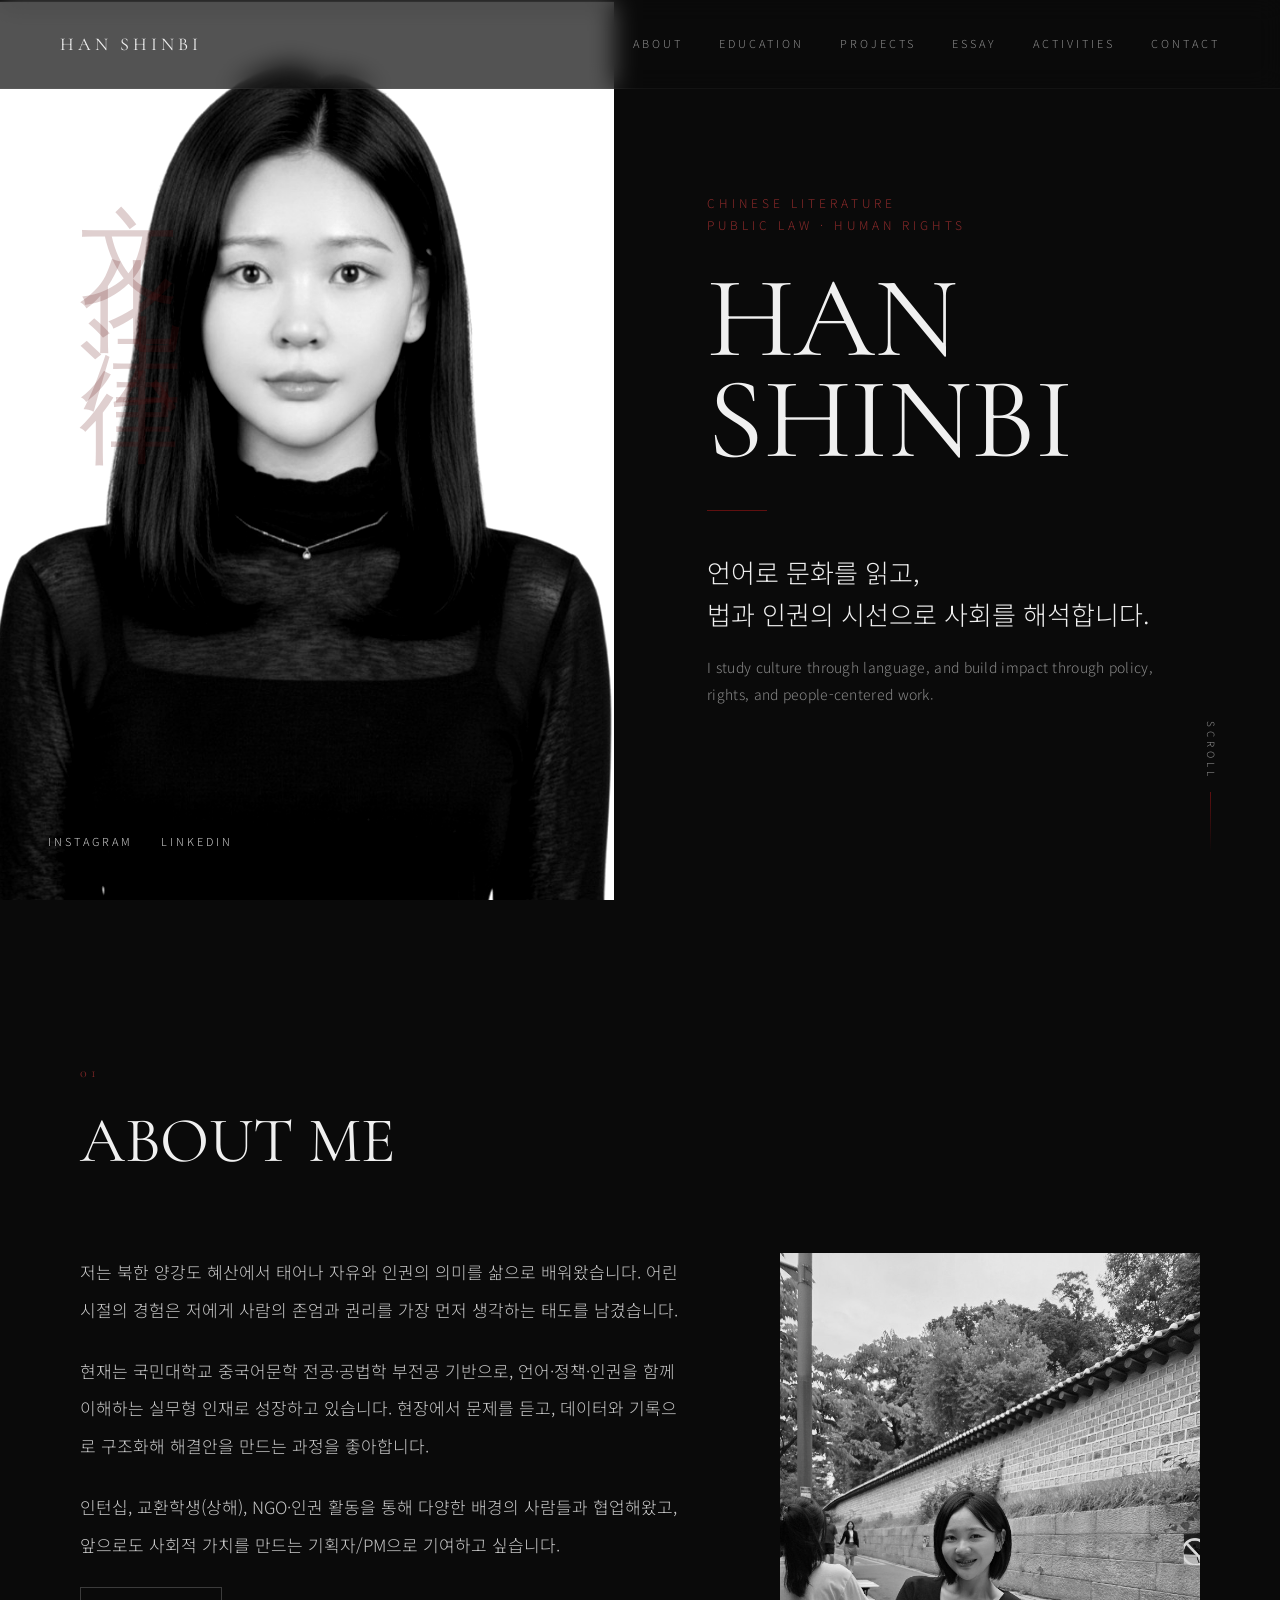
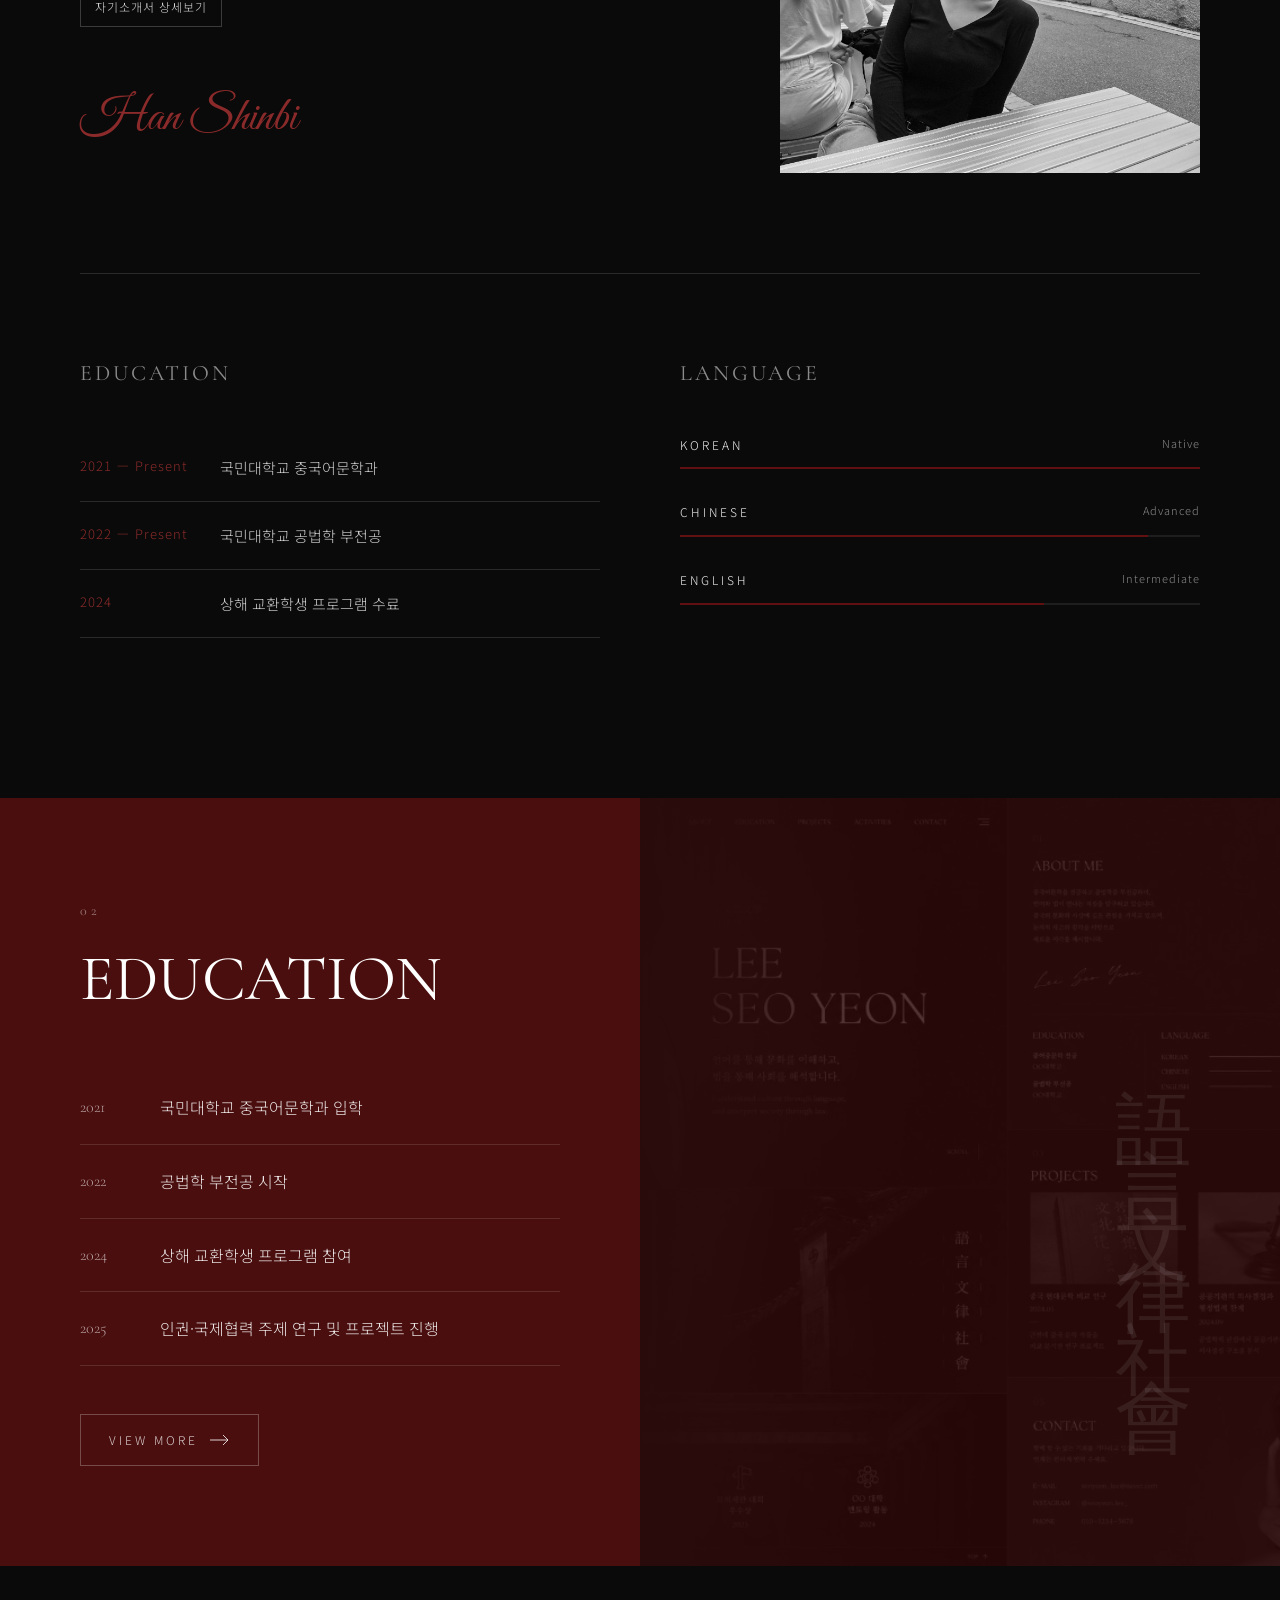
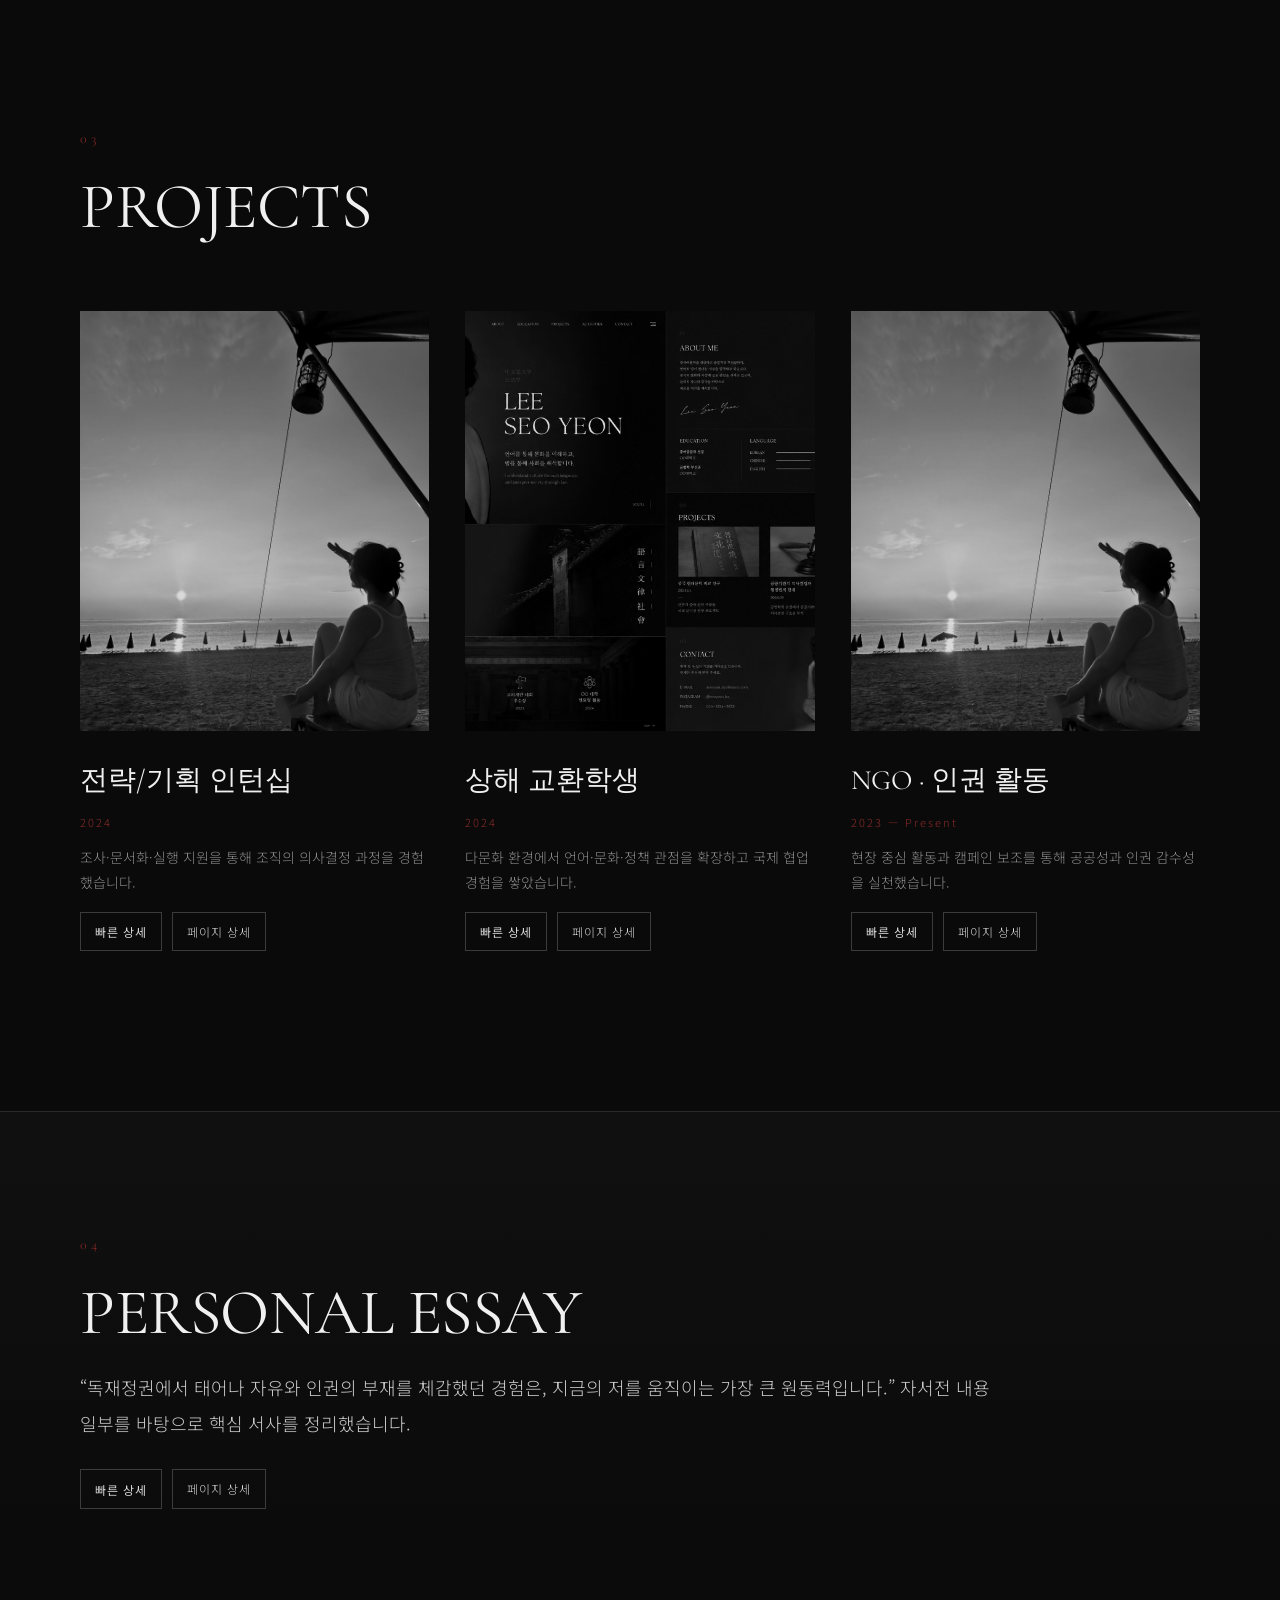
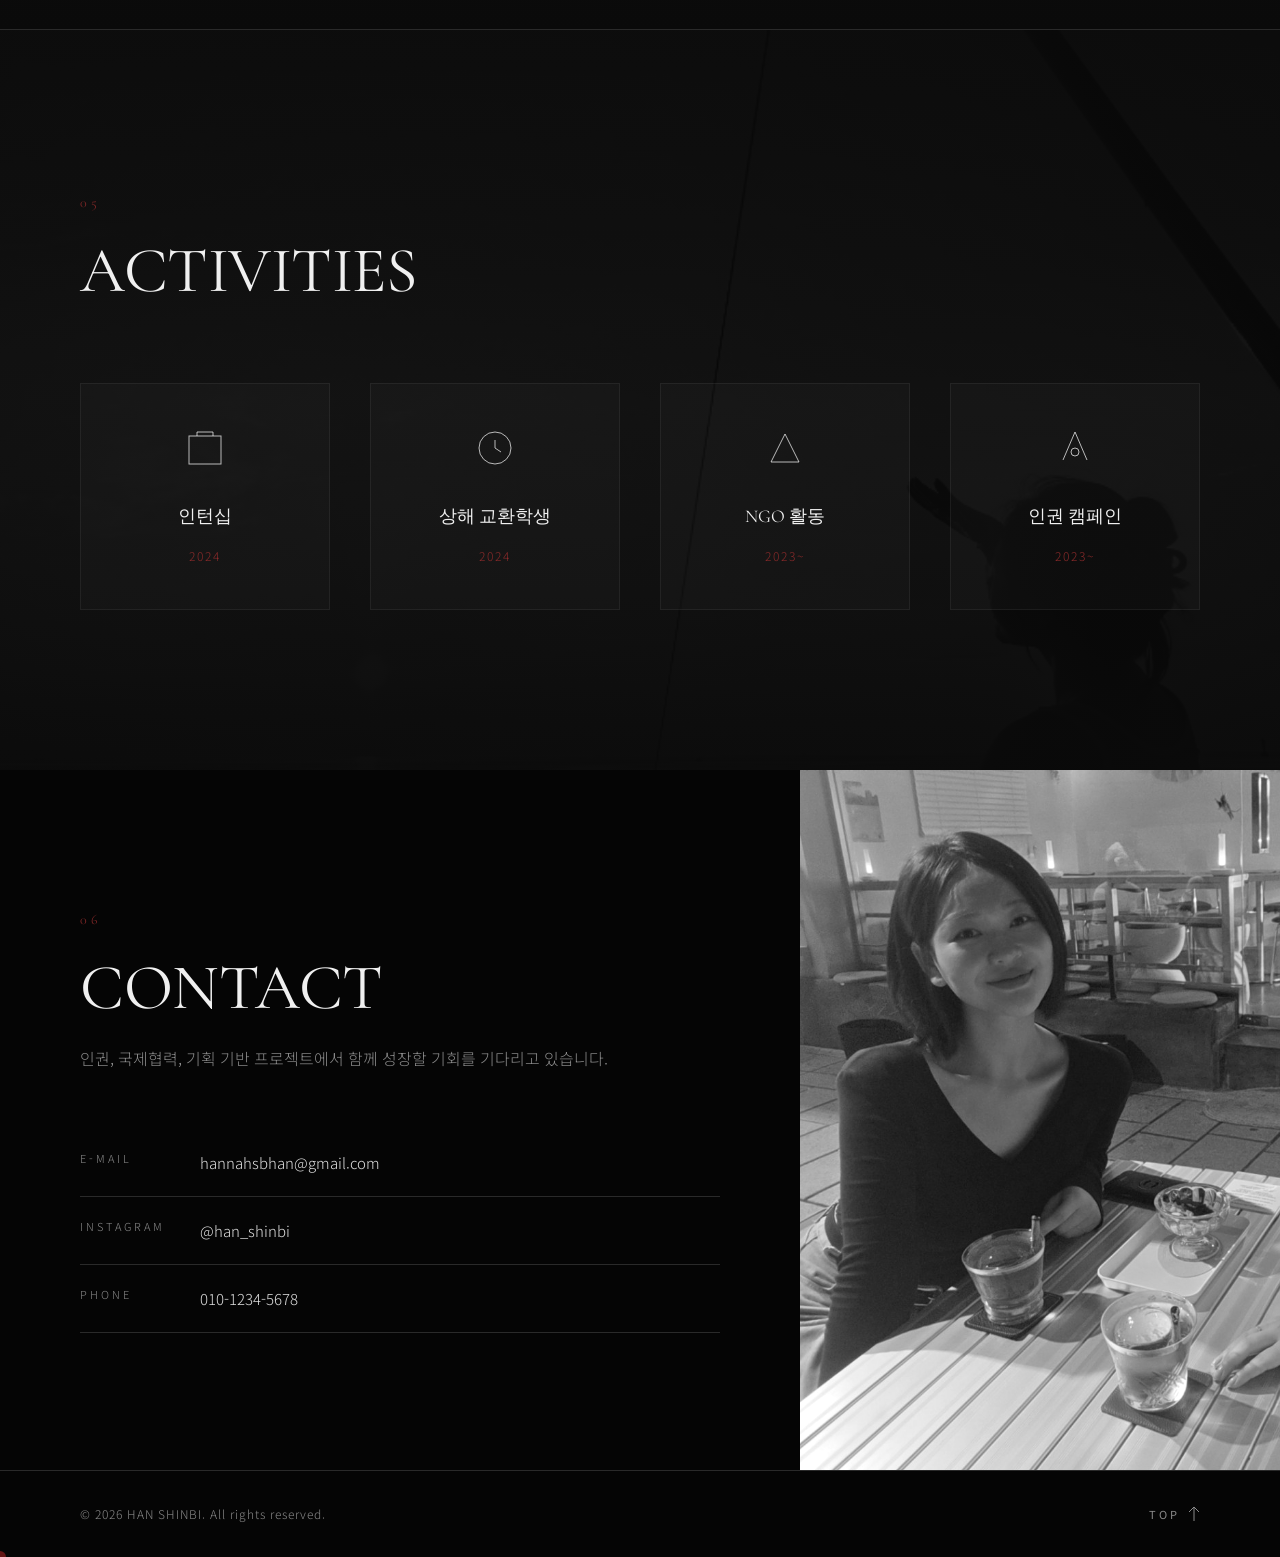
==== commit edb4e51a: "Add files via upload" ====
--- a/index.html
+++ b/index.html
@@ -3,479 +3,261 @@
 <head>
   <meta charset="UTF-8">
   <meta name="viewport" content="width=device-width, initial-scale=1.0">
-
   <title>HAN SHINBI | Portfolio</title>
 
+  <!-- [초보자용 주석] 폰트는 아래 링크에서 교체 가능합니다 -->
   <link rel="preconnect" href="https://fonts.googleapis.com">
   <link rel="preconnect" href="https://fonts.gstatic.com" crossorigin>
-
-  <link href="https://fonts.googleapis.com/css2?family=Cormorant+Garamond:wght@300;400;500;600;700&family=Noto+Serif+KR:wght@300;400;500;600&display=swap" rel="stylesheet">
+  <link href="https://fonts.googleapis.com/css2?family=Cormorant+Garamond:wght@400;500;600;700&family=Great+Vibes&family=Noto+Sans+KR:wght@300;400;500;700&display=swap" rel="stylesheet">
 
   <link rel="stylesheet" href="./css/style.css">
 </head>
-
 <body>
 
-<header class="header">
-
-  <div class="logo">
-    HAN SHINBI
+  <!-- [초보자용 주석] 상단 고정 헤더 -->
+  <header class="header">
+    <div class="logo">HAN SHINBI</div>
+    <button class="menu-toggle" aria-label="메뉴 열기" aria-expanded="false">
+      <span></span>
+      <span></span>
+      <span></span>
+    </button>
+    <nav class="nav">
+      <a href="#about">ABOUT</a>
+      <a href="#education">EDUCATION</a>
+      <a href="#projects">PROJECTS</a>
+      <a href="#essay">ESSAY</a>
+      <a href="#activities">ACTIVITIES</a>
+      <a href="#contact">CONTACT</a>
+    </nav>
+  </header>
+
+  <main>
+    <!-- [초보자용 주석] 메인 비주얼: 첫 레퍼런스 사진 느낌 -->
+    <section class="hero" id="hero">
+      <div class="hero-left">
+        <div class="vertical-text">文 化 法 律</div>
+        <img src="./assets/images/profile-main1.jpg" alt="HAN SHINBI 메인 사진" class="hero-image">
+        <div class="hero-social">
+          <a href="#">INSTAGRAM</a>
+          <a href="#">LINKEDIN</a>
+        </div>
+      </div>
+
+      <div class="hero-right">
+        <div class="hero-content">
+          <span class="hero-kicker">Chinese Literature<br>Public Law · Human Rights</span>
+          <h1 class="hero-title">HAN<br>SHINBI</h1>
+          <div class="hero-line"></div>
+          <p class="hero-desc">언어로 문화를 읽고,<br>법과 인권의 시선으로 사회를 해석합니다.</p>
+          <p class="hero-desc-en">I study culture through language, and build impact through policy, rights, and people-centered work.</p>
+        </div>
+
+        <div class="scroll-indicator">
+          <span>SCROLL</span>
+          <div class="scroll-line"></div>
+        </div>
+      </div>
+    </section>
+
+    <!-- [초보자용 주석] ABOUT 영역 -->
+    <section class="about" id="about">
+      <div class="about-header">
+        <span class="section-number">01</span>
+        <h2>ABOUT ME</h2>
+      </div>
+
+      <div class="about-main">
+        <div class="about-content">
+          <!-- [초보자용 주석] 아래 문단은 자서전 기반 요약 자기소개 -->
+          <p>저는 북한 양강도 혜산에서 태어나 자유와 인권의 의미를 삶으로 배워왔습니다. 어린 시절의 경험은 저에게 사람의 존엄과 권리를 가장 먼저 생각하는 태도를 남겼습니다.</p>
+          <p>현재는 국민대학교 중국어문학 전공·공법학 부전공 기반으로, 언어·정책·인권을 함께 이해하는 실무형 인재로 성장하고 있습니다. 현장에서 문제를 듣고, 데이터와 기록으로 구조화해 해결안을 만드는 과정을 좋아합니다.</p>
+          <p>인턴십, 교환학생(상해), NGO·인권 활동을 통해 다양한 배경의 사람들과 협업해왔고, 앞으로도 사회적 가치를 만드는 기획자/PM으로 기여하고 싶습니다.</p>
+
+          <!-- [초보자용 주석] 자기소개서 상세 페이지 이동 버튼 -->
+          <a class="detail-link" href="./details.html?type=essay">자기소개서 상세보기</a>
+          <div class="signature">Han Shinbi</div>
+        </div>
+
+        <div class="about-image">
+          <img src="./assets/images/profile-side.jpg" alt="HAN SHINBI 프로필">
+        </div>
+      </div>
+
+      <div class="about-bottom">
+        <div class="about-edu-brief">
+          <h3>EDUCATION</h3>
+          <div class="edu-brief-item">
+            <span>2021 — Present</span>
+            <p>국민대학교 중국어문학과</p>
+          </div>
+          <div class="edu-brief-item">
+            <span>2022 — Present</span>
+            <p>국민대학교 공법학 부전공</p>
+          </div>
+          <div class="edu-brief-item">
+            <span>2024</span>
+            <p>상해 교환학생 프로그램 수료</p>
+          </div>
+        </div>
+
+        <div class="language">
+          <h3>LANGUAGE</h3>
+          <div class="skill">
+            <div class="skill-header"><span>KOREAN</span><span class="skill-level">Native</span></div>
+            <div class="bar"><div class="fill fill100"></div></div>
+          </div>
+          <div class="skill">
+            <div class="skill-header"><span>CHINESE</span><span class="skill-level">Advanced</span></div>
+            <div class="bar"><div class="fill fill90"></div></div>
+          </div>
+          <div class="skill">
+            <div class="skill-header"><span>ENGLISH</span><span class="skill-level">Intermediate</span></div>
+            <div class="bar"><div class="fill fill70"></div></div>
+          </div>
+        </div>
+      </div>
+    </section>
+
+    <!-- [초보자용 주석] EDUCATION 영역 -->
+    <section class="education-full" id="education">
+      <div class="education-split">
+        <div class="education-panel">
+          <span class="section-number light">02</span>
+          <h2>EDUCATION</h2>
+          <div class="edu-timeline">
+            <div class="edu-item"><span>2021</span><p>국민대학교 중국어문학과 입학</p></div>
+            <div class="edu-item"><span>2022</span><p>공법학 부전공 시작</p></div>
+            <div class="edu-item"><span>2024</span><p>상해 교환학생 프로그램 참여</p></div>
+            <div class="edu-item"><span>2025</span><p>인권·국제협력 주제 연구 및 프로젝트 진행</p></div>
+          </div>
+          <a href="#projects" class="view-more">VIEW MORE
+            <svg width="20" height="12" viewBox="0 0 20 12" fill="none" aria-hidden="true">
+              <path d="M0 6H18M18 6L13 1M18 6L13 11" stroke="currentColor" stroke-width="1"/>
+            </svg>
+          </a>
+        </div>
+        <div class="education-visual">
+          <div class="vertical-hanja">語 言 文 律 社 會</div>
+        </div>
+      </div>
+    </section>
+
+    <!-- [초보자용 주석] PROJECTS/INTERNSHIP 카드 -->
+    <section class="projects" id="projects">
+      <span class="section-number">03</span>
+      <h2>PROJECTS</h2>
+      <div class="project-grid">
+        <!-- [초보자용 주석] data-project 값만 바꾸면 모달 내용 연결 가능 -->
+        <article class="project-card">
+          <div class="project-image-wrap"><img src="./assets/images/project1.jpg" alt="인턴십 프로젝트"></div>
+          <h3>전략/기획 인턴십</h3>
+          <span>2024</span>
+          <p>조사·문서화·실행 지원을 통해 조직의 의사결정 과정을 경험했습니다.</p>
+          <div class="card-actions">
+            <button class="open-modal-btn" data-project="intern">빠른 상세</button>
+            <a class="detail-link" href="./details.html?type=intern">페이지 상세</a>
+          </div>
+        </article>
+
+        <article class="project-card">
+          <div class="project-image-wrap"><img src="./assets/images/project2.jpg" alt="상해 교환학생"></div>
+          <h3>상해 교환학생</h3>
+          <span>2024</span>
+          <p>다문화 환경에서 언어·문화·정책 관점을 확장하고 국제 협업 경험을 쌓았습니다.</p>
+          <div class="card-actions">
+            <button class="open-modal-btn" data-project="shanghai">빠른 상세</button>
+            <a class="detail-link" href="./details.html?type=shanghai">페이지 상세</a>
+          </div>
+        </article>
+
+        <article class="project-card">
+          <div class="project-image-wrap"><img src="./assets/images/project3.jpg" alt="NGO 인권활동"></div>
+          <h3>NGO · 인권 활동</h3>
+          <span>2023 — Present</span>
+          <p>현장 중심 활동과 캠페인 보조를 통해 공공성과 인권 감수성을 실천했습니다.</p>
+          <div class="card-actions">
+            <button class="open-modal-btn" data-project="ngo">빠른 상세</button>
+            <a class="detail-link" href="./details.html?type=ngo">페이지 상세</a>
+          </div>
+        </article>
+      </div>
+    </section>
+
+    <!-- [초보자용 주석] 자소서 미리보기 섹션 -->
+    <section class="essay-preview" id="essay">
+      <span class="section-number">04</span>
+      <h2>PERSONAL ESSAY</h2>
+      <p class="essay-summary">
+        “독재정권에서 태어나 자유와 인권의 부재를 체감했던 경험은, 지금의 저를 움직이는 가장 큰 원동력입니다.”
+        자서전 내용 일부를 바탕으로 핵심 서사를 정리했습니다.
+      </p>
+      <div class="card-actions">
+        <button class="open-modal-btn" data-project="essay">빠른 상세</button>
+        <a class="detail-link" href="./details.html?type=essay">페이지 상세</a>
+      </div>
+    </section>
+
+    <!-- [초보자용 주석] 활동 섹션 -->
+    <section class="activities" id="activities">
+      <div class="activities-overlay"></div>
+      <div class="activities-content">
+        <span class="section-number">05</span>
+        <h2>ACTIVITIES</h2>
+        <div class="activity-grid">
+          <article class="activity-icon-item"><div class="activity-icon"><svg viewBox="0 0 48 48" fill="none"><rect x="8" y="12" width="32" height="28" stroke="currentColor" stroke-width="1"/><path d="M16 12V8H32V12" stroke="currentColor" stroke-width="1"/></svg></div><h3>인턴십</h3><span>2024</span></article>
+          <article class="activity-icon-item"><div class="activity-icon"><svg viewBox="0 0 48 48" fill="none"><circle cx="24" cy="24" r="16" stroke="currentColor" stroke-width="1"/><path d="M24 16V24L30 28" stroke="currentColor" stroke-width="1"/></svg></div><h3>상해 교환학생</h3><span>2024</span></article>
+          <article class="activity-icon-item"><div class="activity-icon"><svg viewBox="0 0 48 48" fill="none"><path d="M10 38L24 10L38 38H10Z" stroke="currentColor" stroke-width="1"/></svg></div><h3>NGO 활동</h3><span>2023~</span></article>
+          <article class="activity-icon-item"><div class="activity-icon"><svg viewBox="0 0 48 48" fill="none"><path d="M12 36L24 8L36 36" stroke="currentColor" stroke-width="1"/><circle cx="24" cy="28" r="4" stroke="currentColor" stroke-width="1"/></svg></div><h3>인권 캠페인</h3><span>2023~</span></article>
+          <!-- [초보자용 주석] 아래처럼 활동 카드 복사해서 추가 가능 -->
+          <!--
+          <article class="activity-icon-item">
+            <div class="activity-icon">아이콘</div>
+            <h3>추가 활동명</h3>
+            <span>연도</span>
+          </article>
+          -->
+        </div>
+      </div>
+    </section>
+
+    <!-- [초보자용 주석] 연락처 -->
+    <section class="contact" id="contact">
+      <div class="contact-left">
+        <span class="section-number">06</span>
+        <h2>CONTACT</h2>
+        <p>인권, 국제협력, 기획 기반 프로젝트에서 함께 성장할 기회를 기다리고 있습니다.</p>
+        <div class="contact-list">
+          <a href="mailto:hannahsbhan@gmail.com"><span class="contact-label">E-MAIL</span><span class="contact-value">hannahsbhan@gmail.com</span></a>
+          <a href="#"><span class="contact-label">INSTAGRAM</span><span class="contact-value">@han_shinbi</span></a>
+          <a href="tel:+821012345678"><span class="contact-label">PHONE</span><span class="contact-value">010-1234-5678</span></a>
+        </div>
+      </div>
+      <div class="contact-right"><img src="./assets/images/profile-contact.jpg" alt="HAN SHINBI 연락처 사진"></div>
+    </section>
+  </main>
+
+  <footer class="footer">
+    <p>© 2026 HAN SHINBI. All rights reserved.</p>
+    <button class="back-to-top" aria-label="맨 위로">
+      TOP
+      <svg width="12" height="16" viewBox="0 0 12 16" fill="none" aria-hidden="true">
+        <path d="M6 15V1M6 1L1 6M6 1L11 6" stroke="currentColor" stroke-width="1"/>
+      </svg>
+    </button>
+  </footer>
+
+  <!-- [초보자용 주석] 프로젝트/자소서 빠른 상세 모달 -->
+  <div class="modal-overlay" id="detailModal" aria-hidden="true">
+    <div class="modal-card">
+      <button class="modal-close" id="modalClose" aria-label="모달 닫기">×</button>
+      <h3 id="modalTitle">상세 제목</h3>
+      <p id="modalMeta">연도</p>
+      <p id="modalBody">상세 내용</p>
+      <a id="modalLink" class="detail-link" href="./details.html" target="_self">자세한 페이지 보기</a>
+    </div>
   </div>
 
-  <nav>
-    <a href="#about">ABOUT</a>
-    <a href="#education">EDUCATION</a>
-    <a href="#projects">PROJECTS</a>
-    <a href="#activities">ACTIVITIES</a>
-    <a href="#contact">CONTACT</a>
-  </nav>
-
-</header>
-
-<main>
-
-  <!-- HERO -->
-
-  <section class="hero" id="hero">
-
-    <div class="hero-left">
-
-      <div class="vertical-text">
-        文 化 法 律
-      </div>
-
-      <img
-        src="./assets/images/profile-main1.jpg"
-        alt="HAN SHINBI"
-        class="hero-image"
-      >
-
-      <div class="hero-social">
-        <a href="#">INSTAGRAM</a>
-        <a href="#">LINKEDIN</a>
-      </div>
-
-    </div>
-
-    <div class="hero-right">
-
-      <div class="hero-content">
-
-        <span class="hero-kicker">
-          Chinese Literature<br>
-          Public Law
-        </span>
-
-        <h1 class="hero-title">
-          HAN<br>
-          SHINBI
-        </h1>
-
-        <div class="hero-line"></div>
-
-        <p class="hero-desc">
-          언어를 통해 문화를 이해하고,<br>
-          법을 통해 사회를 해석합니다.
-        </p>
-
-        <p class="hero-desc-en">
-          I understand culture through language,<br>
-          and interpret society through law.
-        </p>
-
-      </div>
-
-    </div>
-
-  </section>
-
-  <!-- ABOUT -->
-
-  <section class="about" id="about">
-
-    <div class="section-number">
-      01
-    </div>
-
-    <div class="about-content">
-
-      <h2>
-        ABOUT ME
-      </h2>
-
-      <p>
-        중국어문학을 전공하고
-        공법학을 부전공하며
-        언어와 제도에 대한 이해를 쌓아왔습니다.
-      </p>
-
-      <p>
-        AI 프로젝트와 컨설팅 경험을 통해
-        기술이 사회와 조직에 적용되는 과정을
-        직접 경험했습니다.
-      </p>
-
-      <p>
-        현재는 AI와 비즈니스를 연결하는
-        Product Builder로 성장하고 있습니다.
-      </p>
-
-      <div class="signature">
-        HAN SHINBI
-      </div>
-
-    </div>
-
-    <div class="about-image">
-
-      <img
-        src="./assets/images/profile-side.jpg"
-        alt="HAN SHINBI"
-      >
-
-    </div>
-
-  </section>
-
-  <!-- EDUCATION + LANGUAGE -->
-
-  <section class="education-language" id="education">
-
-    <div class="education">
-
-      <h2>
-        EDUCATION
-      </h2>
-
-      <div class="edu-item">
-        <span>2021</span>
-        <p>국민대학교 중국어문학과 입학</p>
-      </div>
-
-      <div class="edu-item">
-        <span>2022</span>
-        <p>공법학 부전공 시작</p>
-      </div>
-
-      <div class="edu-item">
-        <span>2023</span>
-        <p>AI 프로젝트 참여</p>
-      </div>
-
-      <div class="edu-item">
-        <span>2024</span>
-        <p>Digital Transformation 프로젝트</p>
-      </div>
-
-    </div>
-
-    <div class="language">
-
-      <h2>
-        LANGUAGE
-      </h2>
-
-      <div class="skill">
-
-        <span>KOREAN</span>
-
-        <div class="bar">
-          <div class="fill fill100"></div>
-        </div>
-
-      </div>
-
-      <div class="skill">
-
-        <span>CHINESE</span>
-
-        <div class="bar">
-          <div class="fill fill90"></div>
-        </div>
-
-      </div>
-
-      <div class="skill">
-
-        <span>ENGLISH</span>
-
-        <div class="bar">
-          <div class="fill fill70"></div>
-        </div>
-
-      </div>
-
-    </div>
-
-  </section>
-
-  <!-- PROJECTS -->
-
-  <section class="projects" id="projects">
-
-    <div class="section-number">
-      03
-    </div>
-
-    <h2>
-      PROJECTS
-    </h2>
-
-    <div class="project-grid">
-
-      <article class="project-card">
-
-        <img
-          src="./assets/images/project1.jpg"
-          alt=""
-        >
-
-        <h3>
-          중국 현대문학 연구
-        </h3>
-
-        <span>
-          2024
-        </span>
-
-        <p>
-          현대 중국문학 비교 분석 프로젝트
-        </p>
-
-      </article>
-
-      <article class="project-card">
-
-        <img
-          src="./assets/images/project2.jpg"
-          alt=""
-        >
-
-        <h3>
-          공공정책 사례 연구
-        </h3>
-
-        <span>
-          2024
-        </span>
-
-        <p>
-          공법 관점 정책 분석 프로젝트
-        </p>
-
-      </article>
-
-      <article class="project-card">
-
-        <img
-          src="./assets/images/project3.jpg"
-          alt=""
-        >
-
-        <h3>
-          AI Service Research
-        </h3>
-
-        <span>
-          2025
-        </span>
-
-        <p>
-          공공 AI 서비스 구축 연구
-        </p>
-
-      </article>
-
-    </div>
-
-  </section>
-    <!-- ACTIVITIES -->
-
-  <section class="activities" id="activities">
-
-    <div class="section-number">
-      04
-    </div>
-
-    <div class="activities-header">
-
-      <h2>
-        ACTIVITIES
-      </h2>
-
-      <p>
-        Academic · Consulting · AI
-      </p>
-
-    </div>
-
-    <div class="activity-list">
-
-      <article class="activity-item">
-
-        <span class="activity-year">
-          2024
-        </span>
-
-        <div class="activity-content">
-
-          <h3>
-            Deloitte Internship
-          </h3>
-
-          <p>
-            디지털 전환 프로젝트 지원,
-            리서치 및 전략 문서 작성
-          </p>
-
-        </div>
-
-      </article>
-
-      <article class="activity-item">
-
-        <span class="activity-year">
-          2024
-        </span>
-
-        <div class="activity-content">
-
-          <h3>
-            AI Consulting Project
-          </h3>
-
-          <p>
-            공공기관 AI 서비스 구축
-            컨설팅 프로젝트 참여
-          </p>
-
-        </div>
-
-      </article>
-
-      <article class="activity-item">
-
-        <span class="activity-year">
-          2023
-        </span>
-
-        <div class="activity-content">
-
-          <h3>
-            Chinese Culture Research
-          </h3>
-
-          <p>
-            중국 문화와 현대 사회 연구
-          </p>
-
-        </div>
-
-      </article>
-
-    </div>
-
-  </section>
-
-  <!-- QUOTE SECTION -->
-
-  <section class="quote-section">
-
-    <div class="quote-wrapper">
-
-      <p class="quote-label">
-        PERSONAL PHILOSOPHY
-      </p>
-
-      <blockquote>
-
-        “언어를 이해하는 것은<br>
-        문화를 이해하는 일이다.”
-
-      </blockquote>
-
-    </div>
-
-  </section>
-
-  <!-- CONTACT -->
-
-  <section class="contact" id="contact">
-
-    <div class="contact-left">
-
-      <span class="section-number">
-        05
-      </span>
-
-      <h2>
-        CONTACT
-      </h2>
-
-      <p>
-        함께 성장할 기회를 기다리고 있습니다.
-      </p>
-
-      <div class="contact-list">
-
-        <a href="mailto:hannahsbhan@gmail.com">
-          EMAIL
-        </a>
-
-        <a href="#">
-          INSTAGRAM
-        </a>
-
-        <a href="#">
-          LINKEDIN
-        </a>
-
-      </div>
-
-    </div>
-
-    <div class="contact-right">
-
-      <img
-        src="./assets/images/profile-contact.jpg"
-        alt="HAN SHINBI"
-      >
-
-    </div>
-
-  </section>
-
-</main>
-
-<footer class="footer">
-
-  <div class="footer-inner">
-
-    <div>
-
-      <h3>
-        HAN SHINBI
-      </h3>
-
-      <p>
-        Chinese Literature · Public Law
-      </p>
-
-    </div>
-
-    <div>
-
-      <p>
-        © 2026 HAN SHINBI
-      </p>
-
-    </div>
-
-  </div>
-
-</footer>
-
-<script src="./js/main.js"></script>
-
+  <script src="./js/main.js"></script>
 </body>
 </html>
--- a/css/style.css
+++ b/css/style.css
@@ -1,988 +1,1137 @@
-/* ============================================================
-   HAN SINBI — Personal Branding Website
-   순수 CSS 스타일시트 (빌드 불필요)
-   ============================================================ */
-
-/* ----- CSS 변수: 라이트/다크 테마 ----- */
-:root {
-  /* 기본 색상 */
-  --color-bg: #ffffff;
-  --color-bg-muted: #f5f5f5;
-  --color-text: #0a0a0a;
-  --color-text-secondary: #525252;
-  --color-text-muted: #737373;
-  --color-border: #e5e5e5;
-  --color-border-hover: #c7d2fe;
-
-  /* 포인트 컬러 (Indigo) */
-  --color-accent: #4f46e5;
-  --color-accent-light: #eef2ff;
-  --color-accent-hover: #4338ca;
-
-  /* 카드/헤더 */
-  --color-card: rgba(255, 255, 255, 0.85);
-  --color-header-bg: rgba(255, 255, 255, 0.8);
-
-  /* 그림자 */
-  --shadow-sm: 0 1px 2px rgba(0, 0, 0, 0.05);
-  --shadow-md: 0 4px 24px rgba(0, 0, 0, 0.08);
-
-  /* 타이포그래피 */
-  --font-sans: -apple-system, BlinkMacSystemFont, "Segoe UI", Roboto,
-    "Helvetica Neue", Arial, sans-serif;
-
-  /* 간격 */
-  --space-section: 6rem;
-  --container-width: 72rem;
-  --container-narrow: 48rem;
-
-  /* 트랜지션 */
-  --transition: 0.3s cubic-bezier(0.22, 1, 0.36, 1);
-}
-
-/* 다크 모드 색상 */
-[data-theme="dark"] {
-  --color-bg: #0a0a0a;
-  --color-bg-muted: #141414;
-  --color-text: #fafafa;
-  --color-text-secondary: #a3a3a3;
-  --color-text-muted: #737373;
-  --color-border: #262626;
-  --color-border-hover: #312e81;
-  --color-accent: #818cf8;
-  --color-accent-light: #1e1b4b;
-  --color-accent-hover: #a5b4fc;
-  --color-card: rgba(10, 10, 10, 0.85);
-  --color-header-bg: rgba(10, 10, 10, 0.85);
-  --shadow-md: 0 4px 24px rgba(0, 0, 0, 0.4);
-}
-
-/* ----- 리셋 & 기본 스타일 ----- */
-*,
-*::before,
-*::after {
-  box-sizing: border-box;
+/* ==========================================================
+   HAN SHINBI Editorial Portfolio
+   Dark · Burgundy · Editorial
+========================================================== */
+
+/* =========================
+   RESET
+========================= */
+
+* {
   margin: 0;
   padding: 0;
+  box-sizing: border-box;
 }
 
 html {
   scroll-behavior: smooth;
-  scroll-padding-top: 5rem;
 }
 
 body {
-  font-family: var(--font-sans);
-  font-size: 16px;
-  line-height: 1.6;
-  color: var(--color-text);
-  background-color: var(--color-bg);
-  -webkit-font-smoothing: antialiased;
-  transition: background-color var(--transition), color var(--transition);
-}
-
-/* 선택 영역 */
+  background: #0a0a0a;
+  color: #f0f0f0;
+  font-family: 'Noto Sans KR', sans-serif;
+  font-weight: 300;
+  overflow-x: hidden;
+  line-height: 1.8;
+}
+
+img {
+  display: block;
+  max-width: 100%;
+}
+
+a {
+  text-decoration: none;
+  color: inherit;
+}
+
+button {
+  border: none;
+  background: none;
+  cursor: pointer;
+  font-family: inherit;
+}
+
 ::selection {
-  background: rgba(79, 70, 229, 0.2);
-}
-
-/* 포커스 — 접근성 */
-:focus-visible {
-  outline: 2px solid var(--color-accent);
-  outline-offset: 3px;
-}
-
-/* 링크 기본 */
-a {
-  color: inherit;
-  text-decoration: none;
-}
-
-ul,
-ol {
-  list-style: none;
-}
-
-img {
-  max-width: 100%;
+  background: #601010;
+  color: #ffffff;
+}
+
+/* =========================
+   ROOT
+========================= */
+
+:root {
+  --bg: #0a0a0a;
+  --bg-dark: #050505;
+  --card: #111111;
+  --text: #f0f0f0;
+  --sub: #8a8a8a;
+  --line: #2a2a2a;
+  --accent: #601010;
+  --accent-dark: #4a0e0e;
+  --accent-light: #8b2a2a;
+  --container: 1400px;
+  --transition: 0.4s ease;
+}
+
+/* =========================
+   TYPOGRAPHY
+========================= */
+
+h1,
+h2,
+h3,
+.logo {
+  font-family: 'Cormorant Garamond', serif;
+  font-weight: 400;
+  letter-spacing: -0.5px;
+}
+
+h2 {
+  font-size: clamp(40px, 5vw, 72px);
+  line-height: 1;
+}
+
+h3 {
+  font-family: 'Cormorant Garamond', serif;
+  font-size: 22px;
+  letter-spacing: 3px;
+  font-weight: 400;
+}
+
+.section-number {
   display: block;
-}
-
-/* reduced motion — 접근성 */
-@media (prefers-reduced-motion: reduce) {
-  *,
-  *::before,
-  *::after {
-    animation-duration: 0.01ms !important;
-    animation-iteration-count: 1 !important;
-    transition-duration: 0.01ms !important;
-    scroll-behavior: auto !important;
-  }
-}
-
-/* ----- 유틸리티 ----- */
-.container {
-  width: 100%;
-  max-width: var(--container-width);
-  margin: 0 auto;
-  padding: 0 1.25rem;
-}
-
-.container--narrow {
-  max-width: var(--container-narrow);
-}
-
-/* 본문 바로가기 (스크린 리더/키보드) */
-.skip-link {
-  position: absolute;
-  top: -100%;
-  left: 1rem;
-  z-index: 9999;
-  padding: 0.75rem 1.25rem;
-  background: var(--color-accent);
-  color: #fff;
-  border-radius: 0.5rem;
-  font-weight: 600;
-}
-
-.skip-link:focus {
-  top: 1rem;
-}
-
-/* ----- 헤더 ----- */
+  color: var(--accent-light);
+  font-family: 'Cormorant Garamond', serif;
+  font-size: 14px;
+  letter-spacing: 4px;
+  margin-bottom: 24px;
+}
+
+.section-number.light {
+  color: rgba(255, 255, 255, 0.5);
+}
+
+/* =========================
+   HEADER
+========================= */
+
 .header {
   position: fixed;
   top: 0;
   left: 0;
-  right: 0;
-  z-index: 100;
-  transition: background-color var(--transition), border-color var(--transition),
-    box-shadow var(--transition);
-}
-
-.header--scrolled {
-  background: var(--color-header-bg);
-  backdrop-filter: blur(16px);
-  -webkit-backdrop-filter: blur(16px);
-  border-bottom: 1px solid var(--color-border);
-}
-
-.header__inner {
+  width: 100%;
+  z-index: 999;
   display: flex;
+  justify-content: space-between;
   align-items: center;
+  padding: 28px 60px;
+  backdrop-filter: blur(12px);
+  background: rgba(10, 10, 10, 0.7);
+  border-bottom: 1px solid rgba(255, 255, 255, 0.04);
+  transition: var(--transition);
+}
+
+.logo {
+  font-size: 18px;
+  letter-spacing: 4px;
+  font-weight: 400;
+}
+
+.nav {
+  display: flex;
+  gap: 36px;
+}
+
+.nav a {
+  font-size: 11px;
+  letter-spacing: 3px;
+  color: var(--sub);
+  transition: var(--transition);
+}
+
+.nav a:hover,
+.nav a.active-link {
+  color: #ffffff;
+}
+
+.menu-toggle {
+  display: none;
+  flex-direction: column;
+  gap: 6px;
+  padding: 4px;
+  z-index: 1001;
+}
+
+.menu-toggle span {
+  display: block;
+  width: 24px;
+  height: 1px;
+  background: #ffffff;
+  transition: var(--transition);
+}
+
+.menu-toggle.active span:nth-child(1) {
+  transform: rotate(45deg) translate(5px, 5px);
+}
+
+.menu-toggle.active span:nth-child(2) {
+  opacity: 0;
+}
+
+.menu-toggle.active span:nth-child(3) {
+  transform: rotate(-45deg) translate(5px, -5px);
+}
+
+/* =========================
+   HERO
+========================= */
+
+.hero {
+  display: grid;
+  grid-template-columns: 48% 52%;
+  min-height: 100vh;
+}
+
+.hero-left {
+  position: relative;
+  overflow: hidden;
+}
+
+.hero-image {
+  width: 100%;
+  height: 100vh;
+  object-fit: cover;
+  object-position: center top;
+  filter: grayscale(100%) contrast(1.1);
+}
+
+.vertical-text {
+  position: absolute;
+  top: 120px;
+  left: 36px;
+  z-index: 3;
+  writing-mode: vertical-rl;
+  font-size: clamp(60px, 8vw, 110px);
+  color: rgba(96, 16, 16, 0.2);
+  font-family: 'Cormorant Garamond', serif;
+  letter-spacing: 16px;
+  pointer-events: none;
+}
+
+.hero-social {
+  position: absolute;
+  bottom: 48px;
+  left: 48px;
+  display: flex;
+  gap: 28px;
+  z-index: 5;
+}
+
+.hero-social a {
+  font-size: 11px;
+  letter-spacing: 3px;
+  color: rgba(255, 255, 255, 0.8);
+  transition: var(--transition);
+}
+
+.hero-social a:hover {
+  color: #ffffff;
+}
+
+.hero-right {
+  position: relative;
+  display: flex;
+  justify-content: center;
+  align-items: center;
+  padding: 100px 80px;
+  background: var(--bg);
+}
+
+.hero-content {
+  max-width: 480px;
+}
+
+.hero-kicker {
+  display: block;
+  color: var(--accent-light);
+  font-size: 12px;
+  letter-spacing: 4px;
+  text-transform: uppercase;
+  margin-bottom: 32px;
+}
+
+.hero-title {
+  font-size: clamp(56px, 9vw, 130px);
+  line-height: 0.88;
+  margin-bottom: 40px;
+}
+
+.hero-line {
+  width: 60px;
+  height: 1px;
+  background: var(--accent);
+  margin-bottom: 40px;
+}
+
+.hero-desc {
+  font-size: clamp(20px, 2.5vw, 26px);
+  line-height: 1.6;
+  margin-bottom: 20px;
+  font-weight: 300;
+}
+
+.hero-desc-en {
+  color: var(--sub);
+  font-size: 14px;
+  line-height: 1.9;
+  letter-spacing: 0.3px;
+}
+
+.scroll-indicator {
+  position: absolute;
+  bottom: 48px;
+  right: 60px;
+  display: flex;
+  flex-direction: column;
+  align-items: center;
+  gap: 12px;
+}
+
+.scroll-indicator span {
+  font-size: 10px;
+  letter-spacing: 4px;
+  color: var(--sub);
+  writing-mode: vertical-rl;
+}
+
+.scroll-line {
+  width: 1px;
+  height: 60px;
+  background: linear-gradient(to bottom, var(--accent), transparent);
+  animation: scrollPulse 2s ease infinite;
+}
+
+@keyframes scrollPulse {
+  0%, 100% { opacity: 0.4; transform: scaleY(0.8); }
+  50% { opacity: 1; transform: scaleY(1); }
+}
+
+/* =========================
+   ABOUT
+========================= */
+
+.about {
+  padding: 160px 80px;
+  background: var(--bg);
+}
+
+.about-header {
+  margin-bottom: 80px;
+}
+
+.about-header h2 {
+  margin-top: 8px;
+}
+
+.about-main {
+  display: grid;
+  grid-template-columns: 1fr 420px;
+  gap: 100px;
+  align-items: start;
+  margin-bottom: 100px;
+}
+
+.about-content p {
+  font-size: 17px;
+  line-height: 2.2;
+  color: #c8c8c8;
+  margin-bottom: 24px;
+}
+
+.signature {
+  margin-top: 48px;
+  font-size: 48px;
+  font-family: 'Great Vibes', cursive;
+  color: var(--accent-light);
+  font-weight: 400;
+}
+
+.about-image img {
+  width: 100%;
+  height: 520px;
+  object-fit: cover;
+  object-position: center top;
+  filter: grayscale(100%) contrast(1.05);
+}
+
+.about-bottom {
+  display: grid;
+  grid-template-columns: 1fr 1fr;
+  gap: 80px;
+  padding-top: 80px;
+  border-top: 1px solid var(--line);
+}
+
+.about-edu-brief h3,
+.language h3 {
+  margin-bottom: 40px;
+  color: var(--sub);
+}
+
+.edu-brief-item {
+  display: grid;
+  grid-template-columns: 140px 1fr;
+  padding: 20px 0;
+  border-bottom: 1px solid var(--line);
+}
+
+.edu-brief-item span {
+  color: var(--accent-light);
+  font-size: 13px;
+  letter-spacing: 1px;
+}
+
+.edu-brief-item p {
+  font-size: 15px;
+  color: #d0d0d0;
+}
+
+.skill {
+  margin-bottom: 32px;
+}
+
+.skill-header {
+  display: flex;
   justify-content: space-between;
-  height: 4rem;
-}
-
-.header__logo {
-  font-size: 0.8125rem;
-  font-weight: 600;
-  letter-spacing: 0.15em;
-  transition: opacity var(--transition);
-}
-
-.header__logo:hover {
-  opacity: 0.7;
-}
-
-.header__actions {
-  display: flex;
-  align-items: center;
-  gap: 0.25rem;
-}
-
-/* 내비게이션 — 데스크톱 */
-.nav {
-  display: none;
-}
-
-.nav__list {
-  display: flex;
-  gap: 0.25rem;
-}
-
-.nav__link {
-  padding: 0.5rem 0.75rem;
-  font-size: 0.875rem;
-  color: var(--color-text-secondary);
-  border-radius: 9999px;
-  transition: color var(--transition), background-color var(--transition);
-}
-
-.nav__link:hover,
-.nav__link--active {
-  color: var(--color-text);
-  background: var(--color-bg-muted);
-}
-
-/* 테마 토글 버튼 */
-.theme-toggle {
-  display: flex;
-  align-items: center;
-  justify-content: center;
-  width: 2.5rem;
-  height: 2.5rem;
-  border: none;
-  border-radius: 9999px;
-  background: transparent;
-  color: var(--color-text-secondary);
-  cursor: pointer;
-  transition: background-color var(--transition), color var(--transition);
-}
-
-.theme-toggle:hover {
-  background: var(--color-bg-muted);
-  color: var(--color-text);
-}
-
-.theme-toggle__icon {
-  font-size: 1rem;
-  line-height: 1;
-}
-
-/* 라이트 모드: 달 아이콘 표시 / 다크 모드: 해 아이콘 표시 */
-.theme-toggle__icon--sun {
-  display: none;
-}
-
-[data-theme="dark"] .theme-toggle__icon--sun {
-  display: block;
-}
-
-[data-theme="dark"] .theme-toggle__icon--moon {
-  display: none;
-}
-
-/* 모바일 메뉴 토글 */
-.menu-toggle {
+  margin-bottom: 12px;
+}
+
+.skill-header span:first-child {
+  font-size: 12px;
+  letter-spacing: 3px;
+}
+
+.skill-level {
+  font-size: 11px;
+  color: var(--sub);
+  letter-spacing: 1px;
+}
+
+.bar {
+  width: 100%;
+  height: 2px;
+  background: #1e1e1e;
+  position: relative;
+}
+
+.fill {
+  height: 100%;
+  background: var(--accent);
+  transition: width 1.2s ease;
+}
+
+.fill100 { width: 100%; }
+.fill90 { width: 90%; }
+.fill80 { width: 80%; }
+.fill70 { width: 70%; }
+
+/* =========================
+   EDUCATION FULL
+========================= */
+
+.education-full {
+  background: var(--accent-dark);
+}
+
+.education-split {
+  display: grid;
+  grid-template-columns: 1fr 1fr;
+  min-height: 600px;
+}
+
+.education-panel {
+  padding: 100px 80px;
   display: flex;
   flex-direction: column;
   justify-content: center;
-  gap: 5px;
-  width: 2.5rem;
-  height: 2.5rem;
-  padding: 0.5rem;
-  border: none;
-  border-radius: 0.5rem;
-  background: transparent;
-  cursor: pointer;
-}
-
-.menu-toggle__bar {
+}
+
+.education-panel h2 {
+  margin-bottom: 60px;
+  color: #ffffff;
+}
+
+.edu-timeline {
+  margin-bottom: 48px;
+}
+
+.edu-item {
+  display: grid;
+  grid-template-columns: 80px 1fr;
+  padding: 22px 0;
+  border-bottom: 1px solid rgba(255, 255, 255, 0.12);
+}
+
+.edu-item span {
+  color: rgba(255, 255, 255, 0.6);
+  font-size: 16px;
+  font-family: 'Cormorant Garamond', serif;
+}
+
+.edu-item p {
+  font-size: 16px;
+  color: rgba(255, 255, 255, 0.9);
+}
+
+.view-more {
+  display: inline-flex;
+  align-items: center;
+  gap: 12px;
+  font-size: 12px;
+  letter-spacing: 3px;
+  color: rgba(255, 255, 255, 0.8);
+  border: 1px solid rgba(255, 255, 255, 0.25);
+  padding: 14px 28px;
+  transition: var(--transition);
+  align-self: flex-start;
+}
+
+.view-more:hover {
+  background: rgba(255, 255, 255, 0.08);
+  color: #ffffff;
+}
+
+.education-visual {
+  position: relative;
+  overflow: hidden;
+}
+
+.education-visual::before {
+  content: '';
+  position: absolute;
+  inset: 0;
+  background:
+    linear-gradient(to right, var(--accent-dark) 0%, transparent 30%),
+    url('../assets/images/project2.jpg') center / cover no-repeat;
+  filter: grayscale(100%) brightness(0.35);
+  z-index: 0;
+}
+
+.education-visual::after {
+  content: '';
+  position: absolute;
+  inset: 0;
+  background: rgba(74, 14, 14, 0.5);
+  z-index: 1;
+}
+
+.vertical-hanja {
+  position: absolute;
+  right: 60px;
+  top: 50%;
+  transform: translateY(-50%);
+  z-index: 3;
+  writing-mode: vertical-rl;
+  font-size: clamp(48px, 6vw, 90px);
+  font-family: 'Cormorant Garamond', serif;
+  color: rgba(255, 255, 255, 0.08);
+  letter-spacing: 20px;
+}
+
+/* =========================
+   PROJECTS
+========================= */
+
+.projects {
+  padding: 160px 80px;
+  background: var(--bg);
+}
+
+.projects h2 {
+  margin-bottom: 72px;
+}
+
+.project-grid {
+  display: grid;
+  grid-template-columns: repeat(3, 1fr);
+  gap: 36px;
+}
+
+.project-card {
+  transition: var(--transition);
+}
+
+.project-image-wrap {
+  overflow: hidden;
+  margin-bottom: 24px;
+}
+
+.project-card img {
+  width: 100%;
+  height: 420px;
+  object-fit: cover;
+  filter: grayscale(100%) contrast(1.05) brightness(0.85);
+  transition: transform 0.7s ease, filter 0.5s ease;
+}
+
+.project-card:hover img {
+  transform: scale(1.04);
+  filter: grayscale(60%) contrast(1.05) brightness(0.9);
+}
+
+.project-card h3 {
+  font-size: 28px;
+  margin-bottom: 8px;
+  letter-spacing: 0;
+}
+
+.project-card span {
   display: block;
-  width: 100%;
-  height: 2px;
-  background: var(--color-text);
-  border-radius: 1px;
-  transition: transform var(--transition), opacity var(--transition);
-}
-
-.menu-toggle[aria-expanded="true"] .menu-toggle__bar:nth-child(1) {
-  transform: translateY(7px) rotate(45deg);
-}
-
-.menu-toggle[aria-expanded="true"] .menu-toggle__bar:nth-child(2) {
-  opacity: 0;
-}
-
-.menu-toggle[aria-expanded="true"] .menu-toggle__bar:nth-child(3) {
-  transform: translateY(-7px) rotate(-45deg);
-}
-
-/* 모바일 드롭다운 메뉴 */
-.mobile-menu {
-  border-bottom: 1px solid var(--color-border);
-  background: var(--color-header-bg);
-  backdrop-filter: blur(16px);
-}
-
-.mobile-menu[hidden] {
-  display: none;
-}
-
-.mobile-menu__list {
-  padding: 0.5rem 1.25rem 1rem;
-}
-
-.mobile-menu__link {
-  display: block;
-  padding: 0.875rem 1rem;
-  font-size: 0.875rem;
-  color: var(--color-text-secondary);
-  border-radius: 0.75rem;
-  transition: background-color var(--transition), color var(--transition);
-}
-
-.mobile-menu__link:hover {
-  background: var(--color-bg-muted);
-  color: var(--color-text);
-}
-
-/* ----- Hero 섹션 ----- */
-.hero {
-  position: relative;
+  color: var(--accent-light);
+  margin-bottom: 12px;
+  letter-spacing: 2px;
+  font-size: 11px;
+}
+
+.project-card p {
+  color: var(--sub);
+  font-size: 14px;
+  line-height: 1.8;
+}
+
+/* [초보자용 주석] 카드 하단 버튼 영역 */
+.card-actions {
   display: flex;
-  align-items: center;
-  justify-content: center;
-  min-height: 100vh;
-  padding-top: 4rem;
-  overflow: hidden;
-  text-align: center;
-}
-
-.hero__glow {
-  position: absolute;
-  top: 20%;
-  left: 50%;
-  transform: translateX(-50%);
-  width: 32rem;
-  height: 32rem;
-  border-radius: 50%;
-  background: radial-gradient(circle, rgba(79, 70, 229, 0.12) 0%, transparent 70%);
-  pointer-events: none;
-}
-
-[data-theme="dark"] .hero__glow {
-  background: radial-gradient(circle, rgba(129, 140, 248, 0.08) 0%, transparent 70%);
-}
-
-.hero__inner {
-  position: relative;
-  z-index: 1;
-}
-
-.hero__label {
-  margin-bottom: 1rem;
-  font-size: 0.8125rem;
-  font-weight: 500;
-  letter-spacing: 0.35em;
-  text-transform: uppercase;
-  color: var(--color-accent);
-}
-
-.hero__title {
-  margin-bottom: 1.25rem;
-  font-size: clamp(2.75rem, 8vw, 5.5rem);
-  font-weight: 600;
-  letter-spacing: -0.02em;
-  line-height: 1.05;
-}
-
-.hero__subtitle {
-  margin-bottom: 1.5rem;
-  font-size: clamp(1rem, 2.5vw, 1.25rem);
-  font-weight: 500;
-  color: var(--color-text-secondary);
-}
-
-.hero__typing {
-  min-height: 1.75rem;
-  margin-bottom: 2.5rem;
-  font-size: clamp(0.9375rem, 2vw, 1.125rem);
-  color: var(--color-text-muted);
-}
-
-.hero__typing-cursor {
-  display: inline-block;
-  margin-left: 2px;
-  color: var(--color-accent);
-  animation: blink 1s step-end infinite;
-}
-
-@keyframes blink {
-  50% {
-    opacity: 0;
-  }
-}
-
-.hero__actions {
-  display: flex;
-  flex-wrap: wrap;
-  gap: 0.75rem;
-  justify-content: center;
-}
-
-.hero__scroll {
-  position: absolute;
-  bottom: 2rem;
-  left: 50%;
-  transform: translateX(-50%);
-  color: var(--color-text-muted);
-  animation: bounce 2s ease-in-out infinite;
-  transition: color var(--transition);
-}
-
-.hero__scroll:hover {
-  color: var(--color-accent);
-}
-
-.hero__scroll-arrow {
-  font-size: 1.25rem;
-}
-
-@keyframes bounce {
-  0%,
-  100% {
-    transform: translateX(-50%) translateY(0);
-  }
-  50% {
-    transform: translateX(-50%) translateY(6px);
-  }
-}
-
-/* ----- 버튼 ----- */
-.btn {
+  gap: 10px;
+  margin-top: 16px;
+}
+
+.open-modal-btn,
+.detail-link {
   display: inline-flex;
   align-items: center;
   justify-content: center;
-  padding: 0.75rem 1.75rem;
-  font-size: 0.9375rem;
-  font-weight: 500;
-  border-radius: 9999px;
-  border: 1px solid transparent;
-  cursor: pointer;
-  transition: background-color var(--transition), color var(--transition),
-    border-color var(--transition), transform var(--transition),
-    box-shadow var(--transition);
-}
-
-.btn:active {
-  transform: scale(0.98);
-}
-
-.btn--primary {
-  background: var(--color-accent);
+  border: 1px solid rgba(255, 255, 255, 0.2);
+  color: #d7d7d7;
+  background: transparent;
+  padding: 8px 14px;
+  font-size: 12px;
+  letter-spacing: 1px;
+  transition: var(--transition);
+}
+
+.open-modal-btn:hover,
+.detail-link:hover {
+  border-color: rgba(96, 16, 16, 0.8);
+  background: rgba(96, 16, 16, 0.18);
   color: #ffffff;
-  box-shadow: var(--shadow-sm);
-}
-
-.btn--primary:hover {
-  background: var(--color-accent-hover);
-  box-shadow: var(--shadow-md);
-}
-
-.btn--secondary {
-  background: transparent;
-  color: var(--color-text);
-  border-color: var(--color-border);
-}
-
-.btn--secondary:hover {
-  background: var(--color-bg-muted);
-  border-color: var(--color-border-hover);
-}
-
-/* ----- 섹션 공통 ----- */
-.section {
-  padding: var(--space-section) 0;
-}
-
-.section--muted {
-  background: var(--color-bg-muted);
-}
-
-.section-header {
-  margin-bottom: 3rem;
-}
-
-.section-header--center {
+}
+
+/* [초보자용 주석] 자소서 미리보기 영역 */
+.essay-preview {
+  padding: 120px 80px;
+  border-top: 1px solid var(--line);
+  border-bottom: 1px solid var(--line);
+  background: linear-gradient(180deg, #101010 0%, #0a0a0a 100%);
+}
+
+.essay-preview h2 {
+  margin-bottom: 24px;
+}
+
+.essay-summary {
+  max-width: 920px;
+  font-size: 18px;
+  line-height: 2;
+  color: #cccccc;
+  margin-bottom: 28px;
+}
+
+/* =========================
+   ACTIVITIES
+========================= */
+
+.activities {
+  position: relative;
+  padding: 160px 80px;
+  overflow: hidden;
+}
+
+.activities::before {
+  content: '';
+  position: absolute;
+  inset: 0;
+  background: url('../assets/images/project1.jpg') center / cover no-repeat;
+  filter: grayscale(100%) brightness(0.2);
+  z-index: 0;
+}
+
+.activities-overlay {
+  position: absolute;
+  inset: 0;
+  background: linear-gradient(
+    to bottom,
+    rgba(10, 10, 10, 0.85) 0%,
+    rgba(10, 10, 10, 0.7) 50%,
+    rgba(10, 10, 10, 0.9) 100%
+  );
+  z-index: 1;
+}
+
+.activities-content {
+  position: relative;
+  z-index: 2;
+}
+
+.activities h2 {
+  margin-bottom: 80px;
+}
+
+.activity-grid {
+  display: grid;
+  grid-template-columns: repeat(4, 1fr);
+  gap: 40px;
+}
+
+.activity-icon-item {
   text-align: center;
-  max-width: 36rem;
-  margin-left: auto;
-  margin-right: auto;
-}
-
-.section-header__label {
-  margin-bottom: 0.75rem;
-  font-size: 0.8125rem;
-  font-weight: 500;
-  letter-spacing: 0.2em;
-  text-transform: uppercase;
-  color: var(--color-accent);
-}
-
-.section-header__title {
-  font-size: clamp(1.75rem, 4vw, 2.25rem);
-  font-weight: 600;
-  letter-spacing: -0.02em;
-}
-
-.section-header__desc {
-  margin-top: 1rem;
-  font-size: 1rem;
-  color: var(--color-text-secondary);
-  line-height: 1.7;
-}
-
-/* ----- About 섹션 ----- */
-.about-grid {
+  padding: 40px 20px;
+  border: 1px solid rgba(255, 255, 255, 0.06);
+  background: rgba(255, 255, 255, 0.02);
+  transition: var(--transition);
+}
+
+.activity-icon-item:hover {
+  border-color: rgba(96, 16, 16, 0.4);
+  background: rgba(96, 16, 16, 0.08);
+}
+
+.activity-icon {
+  width: 48px;
+  height: 48px;
+  margin: 0 auto 28px;
+  color: rgba(255, 255, 255, 0.7);
+}
+
+.activity-icon svg {
+  width: 100%;
+  height: 100%;
+}
+
+.activity-icon-item h3 {
+  font-size: 18px;
+  margin-bottom: 8px;
+  letter-spacing: 0;
+}
+
+.activity-icon-item span {
+  font-size: 12px;
+  color: var(--accent-light);
+  letter-spacing: 2px;
+}
+
+/* =========================
+   CONTACT
+========================= */
+
+.contact {
   display: grid;
-  gap: 3rem;
-}
-
-.about-text p {
-  margin-bottom: 1rem;
-  font-size: 1.0625rem;
-  line-height: 1.75;
-  color: var(--color-text-secondary);
-}
-
-.about-text p:last-child {
-  margin-bottom: 0;
-}
-
-.about-cards {
+  grid-template-columns: 1fr 480px;
+  min-height: 700px;
+  background: var(--bg-dark);
+}
+
+.contact-left {
   display: flex;
   flex-direction: column;
-  gap: 1.5rem;
-}
-
-.info-card {
-  padding: 1.5rem;
-  border: 1px solid var(--color-border);
-  border-radius: 1rem;
-  background: var(--color-card);
-  transition: border-color var(--transition), box-shadow var(--transition);
-}
-
-.info-card:hover {
-  border-color: var(--color-border-hover);
-  box-shadow: var(--shadow-sm);
-}
-
-.info-card__title {
-  margin-bottom: 1rem;
-  font-size: 0.8125rem;
-  font-weight: 600;
-  letter-spacing: 0.15em;
-  text-transform: uppercase;
-  color: var(--color-accent);
-}
-
-.info-card__list li {
-  margin-bottom: 0.75rem;
-}
-
-.info-card__list li:last-child {
-  margin-bottom: 0;
-}
-
-.info-card__list strong {
-  display: block;
-  font-weight: 600;
-  color: var(--color-text);
-}
-
-.info-card__list span {
-  font-size: 0.875rem;
-  color: var(--color-text-secondary);
-}
-
-.info-card__list--bullet li {
-  position: relative;
-  padding-left: 1rem;
-  font-size: 0.9375rem;
-  color: var(--color-text-secondary);
-}
-
-.info-card__list--bullet li::before {
-  content: "";
-  position: absolute;
-  left: 0;
-  top: 0.6em;
-  width: 6px;
-  height: 6px;
-  border-radius: 50%;
-  background: var(--color-accent);
-}
-
-/* ----- Journey 타임라인 ----- */
-.timeline {
-  position: relative;
-}
-
-.timeline__item {
+  justify-content: center;
+  padding: 100px 80px;
+}
+
+.contact-left h2 {
+  margin-bottom: 24px;
+}
+
+.contact-left > p {
+  color: var(--sub);
+  font-size: 16px;
+  margin-bottom: 56px;
+  line-height: 1.8;
+}
+
+.contact-list {
   display: flex;
-  gap: 1.5rem;
-  padding-bottom: 3rem;
-}
-
-.timeline__item:last-child {
-  padding-bottom: 0;
-}
-
-.timeline__node {
-  position: relative;
-  flex-shrink: 0;
-  width: 2.5rem;
-  height: 2.5rem;
-  border: 1px solid var(--color-border-hover);
-  border-radius: 50%;
-  background: var(--color-bg);
+  flex-direction: column;
+  gap: 0;
+}
+
+.contact-list a {
+  display: grid;
+  grid-template-columns: 120px 1fr;
+  padding: 20px 0;
+  border-bottom: 1px solid var(--line);
+  transition: var(--transition);
+}
+
+.contact-list a:hover {
+  padding-left: 12px;
+}
+
+.contact-list a:hover .contact-value {
+  color: var(--accent-light);
+}
+
+.contact-label {
+  font-size: 11px;
+  letter-spacing: 3px;
+  color: var(--sub);
+}
+
+.contact-value {
+  font-size: 15px;
+  color: #e0e0e0;
+  transition: var(--transition);
+}
+
+.contact-right {
+  overflow: hidden;
+}
+
+.contact-right img {
+  width: 100%;
+  height: 100%;
+  object-fit: cover;
+  object-position: center;
+  filter: grayscale(100%) contrast(1.05);
+}
+
+/* =========================
+   FOOTER
+========================= */
+
+.footer {
+  display: flex;
+  justify-content: space-between;
+  align-items: center;
+  padding: 32px 80px;
+  border-top: 1px solid var(--line);
+  background: var(--bg-dark);
+}
+
+.footer p {
+  color: var(--sub);
+  font-size: 12px;
+  letter-spacing: 1px;
+}
+
+.back-to-top {
   display: flex;
   align-items: center;
-  justify-content: center;
-}
-
-.timeline__node::after {
-  content: "";
-  width: 10px;
-  height: 10px;
-  border-radius: 50%;
-  background: var(--color-accent);
-}
-
-/* 타임라인 세로선 */
-.timeline__item:not(:last-child) .timeline__node::before {
-  content: "";
+  gap: 8px;
+  font-size: 11px;
+  letter-spacing: 3px;
+  color: var(--sub);
+  transition: var(--transition);
+  opacity: 0;
+  pointer-events: none;
+}
+
+.back-to-top.visible {
+  opacity: 1;
+  pointer-events: auto;
+}
+
+.back-to-top:hover {
+  color: #ffffff;
+}
+
+/* [초보자용 주석] 상세 모달 스타일 */
+.modal-overlay {
+  position: fixed;
+  inset: 0;
+  background: rgba(0, 0, 0, 0.72);
+  display: grid;
+  place-items: center;
+  z-index: 9999;
+  opacity: 0;
+  pointer-events: none;
+  transition: var(--transition);
+}
+
+.modal-overlay.open {
+  opacity: 1;
+  pointer-events: auto;
+}
+
+.modal-card {
+  position: relative;
+  width: min(760px, 92vw);
+  background: #121212;
+  border: 1px solid rgba(255, 255, 255, 0.12);
+  padding: 36px;
+}
+
+.modal-card h3 {
+  font-size: clamp(28px, 4vw, 42px);
+  margin-bottom: 8px;
+}
+
+#modalMeta {
+  color: var(--accent-light);
+  font-size: 13px;
+  margin-bottom: 20px;
+}
+
+#modalBody {
+  color: #d0d0d0;
+  line-height: 1.9;
+  margin-bottom: 24px;
+}
+
+.modal-close {
   position: absolute;
-  top: 100%;
-  left: 50%;
-  transform: translateX(-50%);
-  width: 1px;
-  height: calc(100% + 1.25rem);
-  background: linear-gradient(to bottom, var(--color-accent), var(--color-border));
-}
-
-.timeline__subtitle {
-  margin-bottom: 0.25rem;
-  font-size: 0.75rem;
-  font-weight: 500;
-  letter-spacing: 0.12em;
-  text-transform: uppercase;
-  color: var(--color-accent);
-}
-
-.timeline__title {
-  margin-bottom: 0.5rem;
-  font-size: 1.25rem;
-  font-weight: 600;
-}
-
-.timeline__desc {
-  font-size: 0.9375rem;
-  line-height: 1.7;
-  color: var(--color-text-secondary);
-}
-
-/* ----- 카드 그리드 ----- */
-.card-grid {
-  display: grid;
-  gap: 1.5rem;
-}
-
-.card-grid--2 {
-  grid-template-columns: 1fr;
-}
-
-.card-grid--3 {
-  grid-template-columns: 1fr;
-}
-
-.card {
-  padding: 1.75rem;
-  border: 1px solid var(--color-border);
-  border-radius: 1rem;
-  background: var(--color-card);
-  transition: border-color var(--transition), box-shadow var(--transition),
-    transform var(--transition);
-}
-
-.card:hover {
-  border-color: var(--color-border-hover);
-  box-shadow: var(--shadow-md);
-  transform: translateY(-2px);
-}
-
-.card__badge,
-.card__status {
-  display: inline-block;
-  margin-bottom: 1rem;
-  padding: 0.25rem 0.75rem;
-  font-size: 0.75rem;
-  font-weight: 500;
-  border-radius: 9999px;
-  background: var(--color-bg-muted);
-  color: var(--color-text-secondary);
-}
-
-.card__status--progress {
-  background: var(--color-accent-light);
-  color: var(--color-accent);
-}
-
-.card__status--done {
-  background: var(--color-bg-muted);
-}
-
-.card__title {
-  margin-bottom: 0.25rem;
-  font-size: 1.125rem;
-  font-weight: 600;
-}
-
-.card__role {
-  margin-bottom: 0.75rem;
-  font-size: 0.9375rem;
-  font-weight: 500;
-  color: var(--color-accent);
-}
-
-.card__desc {
-  margin-bottom: 1rem;
-  font-size: 0.875rem;
-  line-height: 1.7;
-  color: var(--color-text-secondary);
-}
-
-.card__list li {
-  position: relative;
-  padding-left: 0.875rem;
-  margin-bottom: 0.375rem;
-  font-size: 0.875rem;
-  color: var(--color-text-secondary);
-}
-
-.card__list li::before {
-  content: "";
-  position: absolute;
-  left: 0;
-  top: 0.55em;
-  width: 4px;
-  height: 4px;
-  border-radius: 50%;
-  background: var(--color-accent);
-}
-
-.card__tags {
-  display: flex;
-  flex-wrap: wrap;
-  gap: 0.375rem;
-}
-
-/* ----- Skills 카드 ----- */
-.skill-card {
-  padding: 1.5rem;
-  border: 1px solid var(--color-border);
-  border-radius: 1rem;
-  background: var(--color-card);
-  transition: border-color var(--transition), box-shadow var(--transition);
-}
-
-.skill-card:hover {
-  border-color: var(--color-border-hover);
-  box-shadow: var(--shadow-sm);
-}
-
-.skill-card__title {
-  margin-bottom: 1rem;
-  font-size: 0.8125rem;
-  font-weight: 600;
-  letter-spacing: 0.15em;
-  text-transform: uppercase;
-  color: var(--color-accent);
-}
-
-.skill-card__tags {
-  display: flex;
-  flex-wrap: wrap;
-  gap: 0.5rem;
-}
-
-/* 태그 */
-.tag {
-  display: inline-block;
-  padding: 0.3rem 0.75rem;
-  font-size: 0.8125rem;
-  font-weight: 500;
-  border-radius: 9999px;
-  background: var(--color-bg-muted);
-  color: var(--color-text-secondary);
-  transition: background-color var(--transition), color var(--transition);
-}
-
-.tag--accent {
-  background: var(--color-accent-light);
-  color: var(--color-accent);
-}
-
-/* ----- Contact 섹션 ----- */
-.contact-grid {
-  max-width: 36rem;
-  margin: 0 auto;
-}
-
-.contact-intro {
-  margin-bottom: 2rem;
-  text-align: center;
-  font-size: 1rem;
-  line-height: 1.75;
-  color: var(--color-text-secondary);
-}
-
-.contact-links {
-  display: flex;
-  flex-direction: column;
-  gap: 1rem;
-}
-
-.contact-link {
-  display: flex;
-  align-items: center;
-  gap: 1rem;
-  padding: 1rem 1.25rem;
-  border: 1px solid var(--color-border);
-  border-radius: 1rem;
-  background: var(--color-card);
-  transition: border-color var(--transition), box-shadow var(--transition),
-    transform var(--transition);
-}
-
-.contact-link:hover {
-  border-color: var(--color-border-hover);
-  box-shadow: var(--shadow-sm);
-  transform: translateX(4px);
-}
-
-.contact-link__icon {
-  display: flex;
-  align-items: center;
-  justify-content: center;
-  width: 2.75rem;
-  height: 2.75rem;
-  border-radius: 0.75rem;
-  background: var(--color-accent-light);
-  color: var(--color-accent);
-  font-size: 1rem;
-  font-weight: 600;
-  flex-shrink: 0;
-}
-
-.contact-link__text {
-  display: flex;
-  flex-direction: column;
-  gap: 0.125rem;
-}
-
-.contact-link__text strong {
-  font-size: 0.875rem;
-  font-weight: 600;
-}
-
-.contact-link__text span {
-  font-size: 0.8125rem;
-  color: var(--color-text-muted);
-}
-
-/* ----- Footer ----- */
-.footer {
-  border-top: 1px solid var(--color-border);
-  background: var(--color-bg-muted);
-}
-
-.footer__inner {
-  display: flex;
-  flex-direction: column;
-  align-items: center;
-  gap: 0.5rem;
-  padding: 2rem 1.25rem;
-  text-align: center;
-}
-
-.footer__copy,
-.footer__note {
-  font-size: 0.8125rem;
-  color: var(--color-text-muted);
-}
-
-/* ----- 애니메이션: Fade In ----- */
-.fade-in {
-  opacity: 0;
-  animation: fadeInUp 0.8s cubic-bezier(0.22, 1, 0.36, 1) forwards;
-}
-
-.fade-in--delay-1 {
-  animation-delay: 0.15s;
-}
-
-.fade-in--delay-2 {
-  animation-delay: 0.3s;
-}
-
-.fade-in--delay-3 {
-  animation-delay: 0.45s;
-}
-
-@keyframes fadeInUp {
-  from {
-    opacity: 0;
-    transform: translateY(20px);
-  }
-  to {
-    opacity: 1;
-    transform: translateY(0);
-  }
-}
-
-/* 스크롤 등장 애니메이션 — JS에서 .is-visible 추가 */
+  top: 10px;
+  right: 12px;
+  font-size: 30px;
+  color: #d7d7d7;
+}
+
+/* =========================
+   SCROLL ANIMATION
+========================= */
+
 .reveal {
   opacity: 0;
-  transform: translateY(28px);
-  transition: opacity 0.7s cubic-bezier(0.22, 1, 0.36, 1),
-    transform 0.7s cubic-bezier(0.22, 1, 0.36, 1);
-}
-
-.reveal.is-visible {
+  transform: translateY(40px);
+  transition: 0.9s ease;
+}
+
+.reveal.active {
   opacity: 1;
   transform: translateY(0);
 }
 
-.reveal--delay-1 {
-  transition-delay: 0.12s;
-}
-
-.reveal--delay-2 {
-  transition-delay: 0.24s;
-}
-
-/* ----- 반응형: 태블릿 이상 ----- */
-@media (min-width: 768px) {
-  :root {
-    --space-section: 8rem;
+/* =========================
+   CUSTOM CURSOR
+========================= */
+
+.custom-cursor {
+  width: 12px;
+  height: 12px;
+  border-radius: 50%;
+  background: var(--accent);
+  position: fixed;
+  pointer-events: none;
+  z-index: 99999;
+  transform: translate(-50%, -50%);
+  mix-blend-mode: screen;
+  transition: transform 0.15s ease;
+}
+
+/* =========================
+   RESPONSIVE
+========================= */
+
+@media (max-width: 1200px) {
+  .hero {
+    grid-template-columns: 1fr;
+  }
+
+  .hero-image {
+    height: 60vh;
+  }
+
+  .hero-right {
+    padding: 80px 50px;
+    min-height: auto;
+  }
+
+  .about-main {
+    grid-template-columns: 1fr;
+    gap: 60px;
+  }
+
+  .about-image img {
+    height: 400px;
+  }
+
+  .education-split {
+    grid-template-columns: 1fr;
+  }
+
+  .education-visual {
+    min-height: 300px;
+  }
+
+  .project-grid {
+    grid-template-columns: repeat(2, 1fr);
+  }
+
+  .activity-grid {
+    grid-template-columns: repeat(2, 1fr);
+  }
+
+  .contact {
+    grid-template-columns: 1fr;
+  }
+
+  .contact-right {
+    height: 450px;
+  }
+}
+
+@media (max-width: 768px) {
+  .header {
+    padding: 20px 24px;
+  }
+
+  .menu-toggle {
+    display: flex;
   }
 
   .nav {
-    display: block;
-  }
-
-  .menu-toggle {
+    position: fixed;
+    inset: 0;
+    background: rgba(10, 10, 10, 0.97);
+    flex-direction: column;
+    justify-content: center;
+    align-items: center;
+    gap: 32px;
+    opacity: 0;
+    pointer-events: none;
+    transition: var(--transition);
+  }
+
+  .nav.open {
+    opacity: 1;
+    pointer-events: auto;
+  }
+
+  .nav a {
+    font-size: 14px;
+  }
+
+  .hero-image {
+    height: 50vh;
+  }
+
+  .hero-right {
+    padding: 60px 30px;
+  }
+
+  .scroll-indicator {
     display: none;
   }
 
-  .about-grid {
+  .vertical-text {
+    display: none;
+  }
+
+  .about,
+  .projects,
+  .activities,
+  .essay-preview {
+    padding: 100px 30px;
+  }
+
+  .hero-kicker {
+    font-size: 11px;
+  }
+
+  .hero-desc {
+    font-size: 18px;
+  }
+
+  .hero-desc-en {
+    font-size: 13px;
+  }
+
+  .about-content p {
+    font-size: 15px;
+    line-height: 1.95;
+  }
+
+  .essay-summary {
+    font-size: 16px;
+  }
+
+  .about-bottom {
+    grid-template-columns: 1fr;
+    gap: 60px;
+  }
+
+  .education-panel {
+    padding: 80px 30px;
+  }
+
+  .project-grid {
+    grid-template-columns: 1fr;
+  }
+
+  .project-card img {
+    height: 320px;
+  }
+
+  .activity-grid {
     grid-template-columns: 1fr 1fr;
-    gap: 4rem;
-    align-items: start;
-  }
-
-  .card-grid--2 {
-    grid-template-columns: repeat(2, 1fr);
-  }
-
-  .card-grid--3 {
-    grid-template-columns: repeat(3, 1fr);
-  }
-
-  .footer__inner {
-    flex-direction: row;
-    justify-content: space-between;
-    text-align: left;
-  }
-}
-
-/* ----- 반응형: 데스크톱 ----- */
-@media (min-width: 1024px) {
-  .container {
-    padding: 0 1.5rem;
-  }
-}
+    gap: 20px;
+  }
+
+  .contact-left {
+    padding: 80px 30px;
+  }
+
+  .contact-right {
+    height: 350px;
+  }
+
+  .footer {
+    padding: 24px 30px;
+  }
+
+  .custom-cursor {
+    display: none;
+  }
+}
+
+@media (max-width: 480px) {
+  .hero-title {
+    font-size: 44px;
+  }
+
+  .hero-desc {
+    font-size: 16px;
+  }
+
+  .hero-desc-en {
+    font-size: 12px;
+  }
+
+  .about,
+  .projects,
+  .activities,
+  .essay-preview {
+    padding: 80px 20px;
+  }
+
+  .about-content p {
+    font-size: 14px;
+  }
+
+  .essay-summary {
+    font-size: 14px;
+  }
+
+  .open-modal-btn,
+  .detail-link {
+    font-size: 11px;
+    padding: 7px 11px;
+  }
+
+  .edu-brief-item {
+    grid-template-columns: 1fr;
+    gap: 4px;
+  }
+
+  .activity-grid {
+    grid-template-columns: 1fr;
+  }
+
+  .contact-list a {
+    grid-template-columns: 1fr;
+    gap: 4px;
+  }
+}
